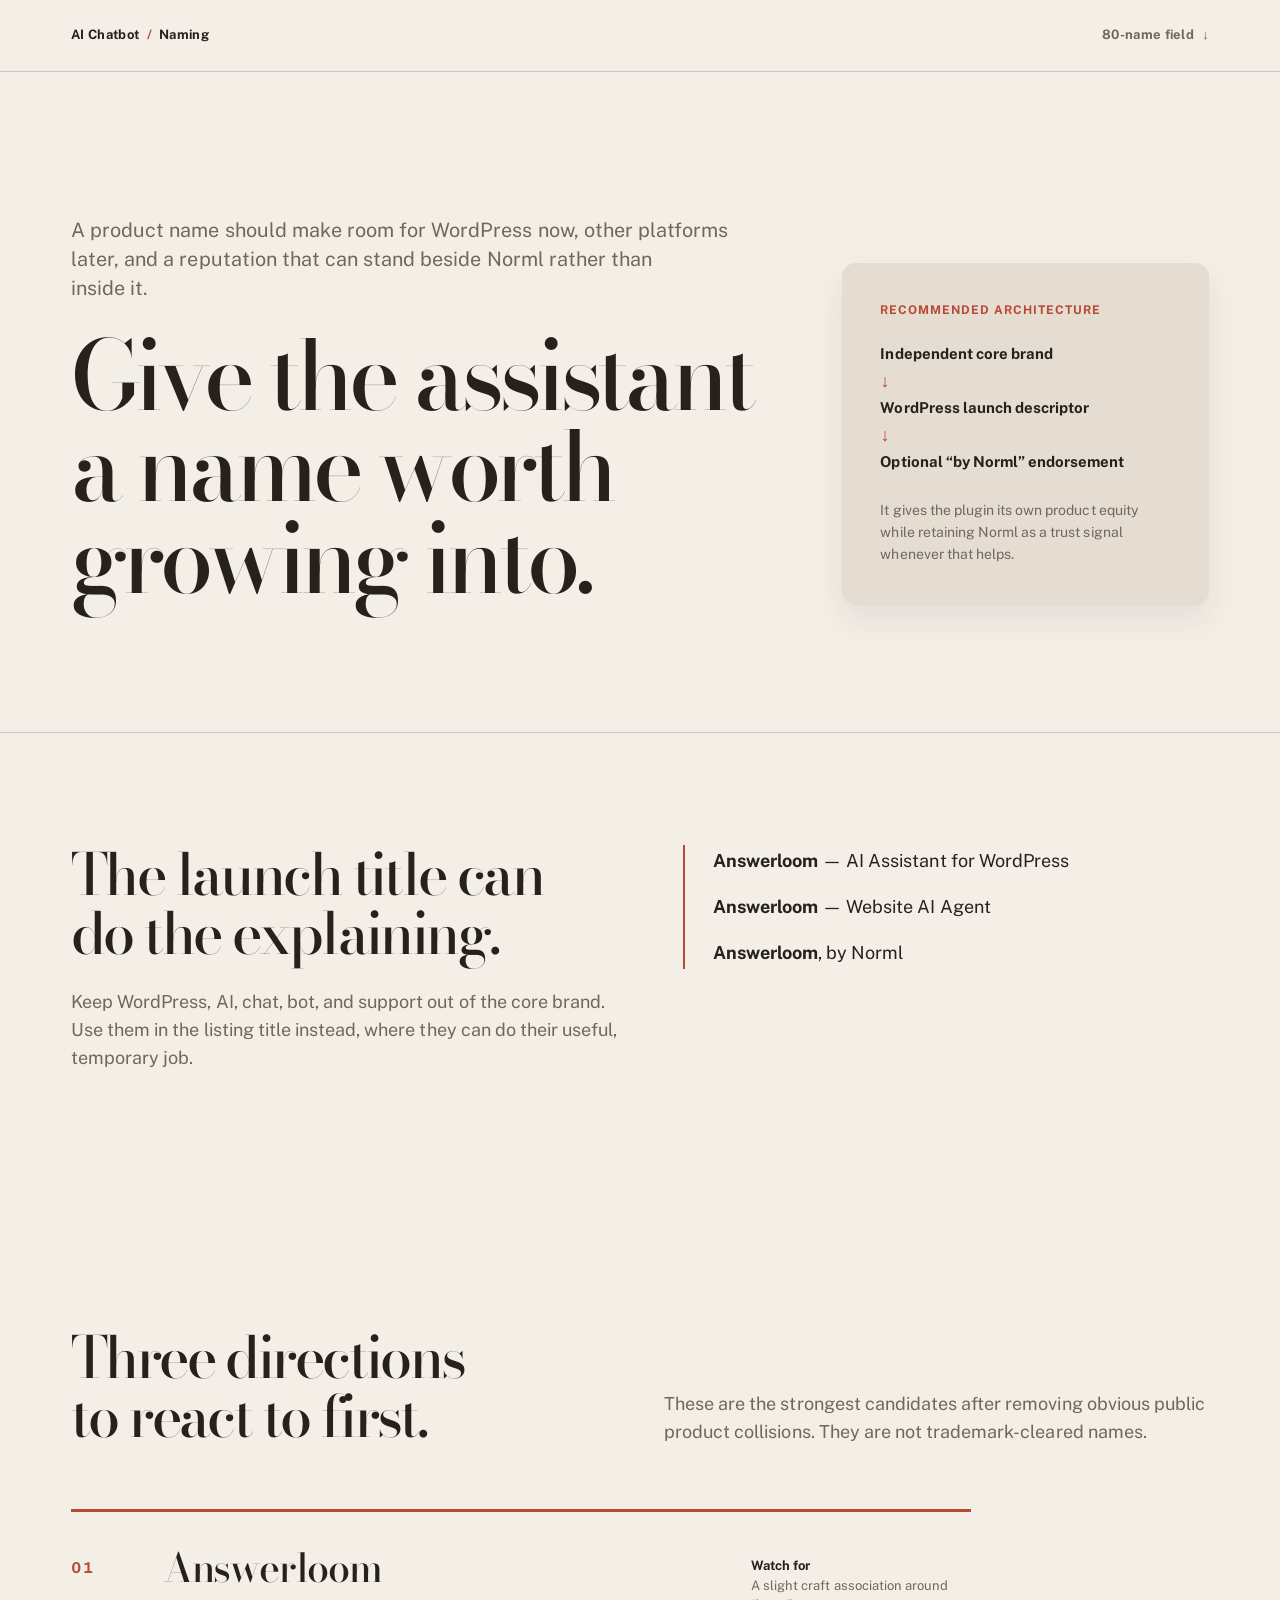
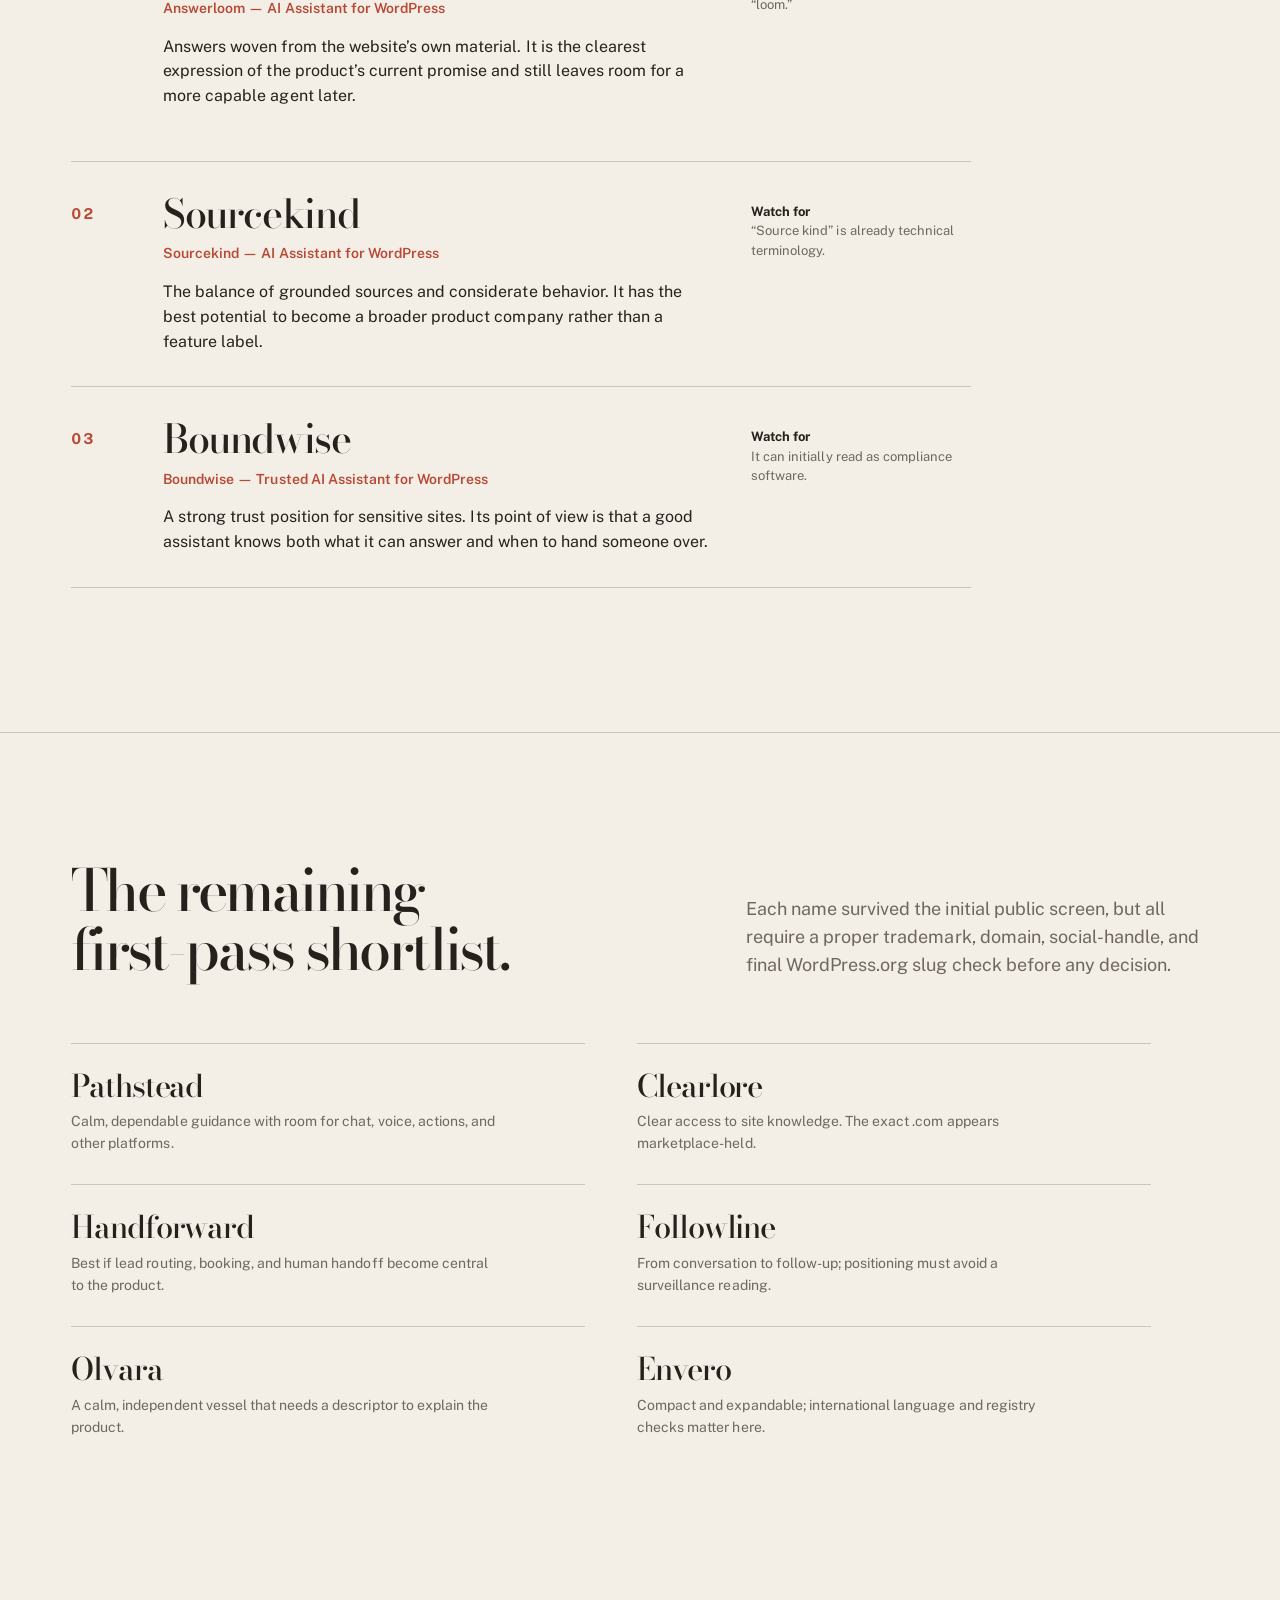
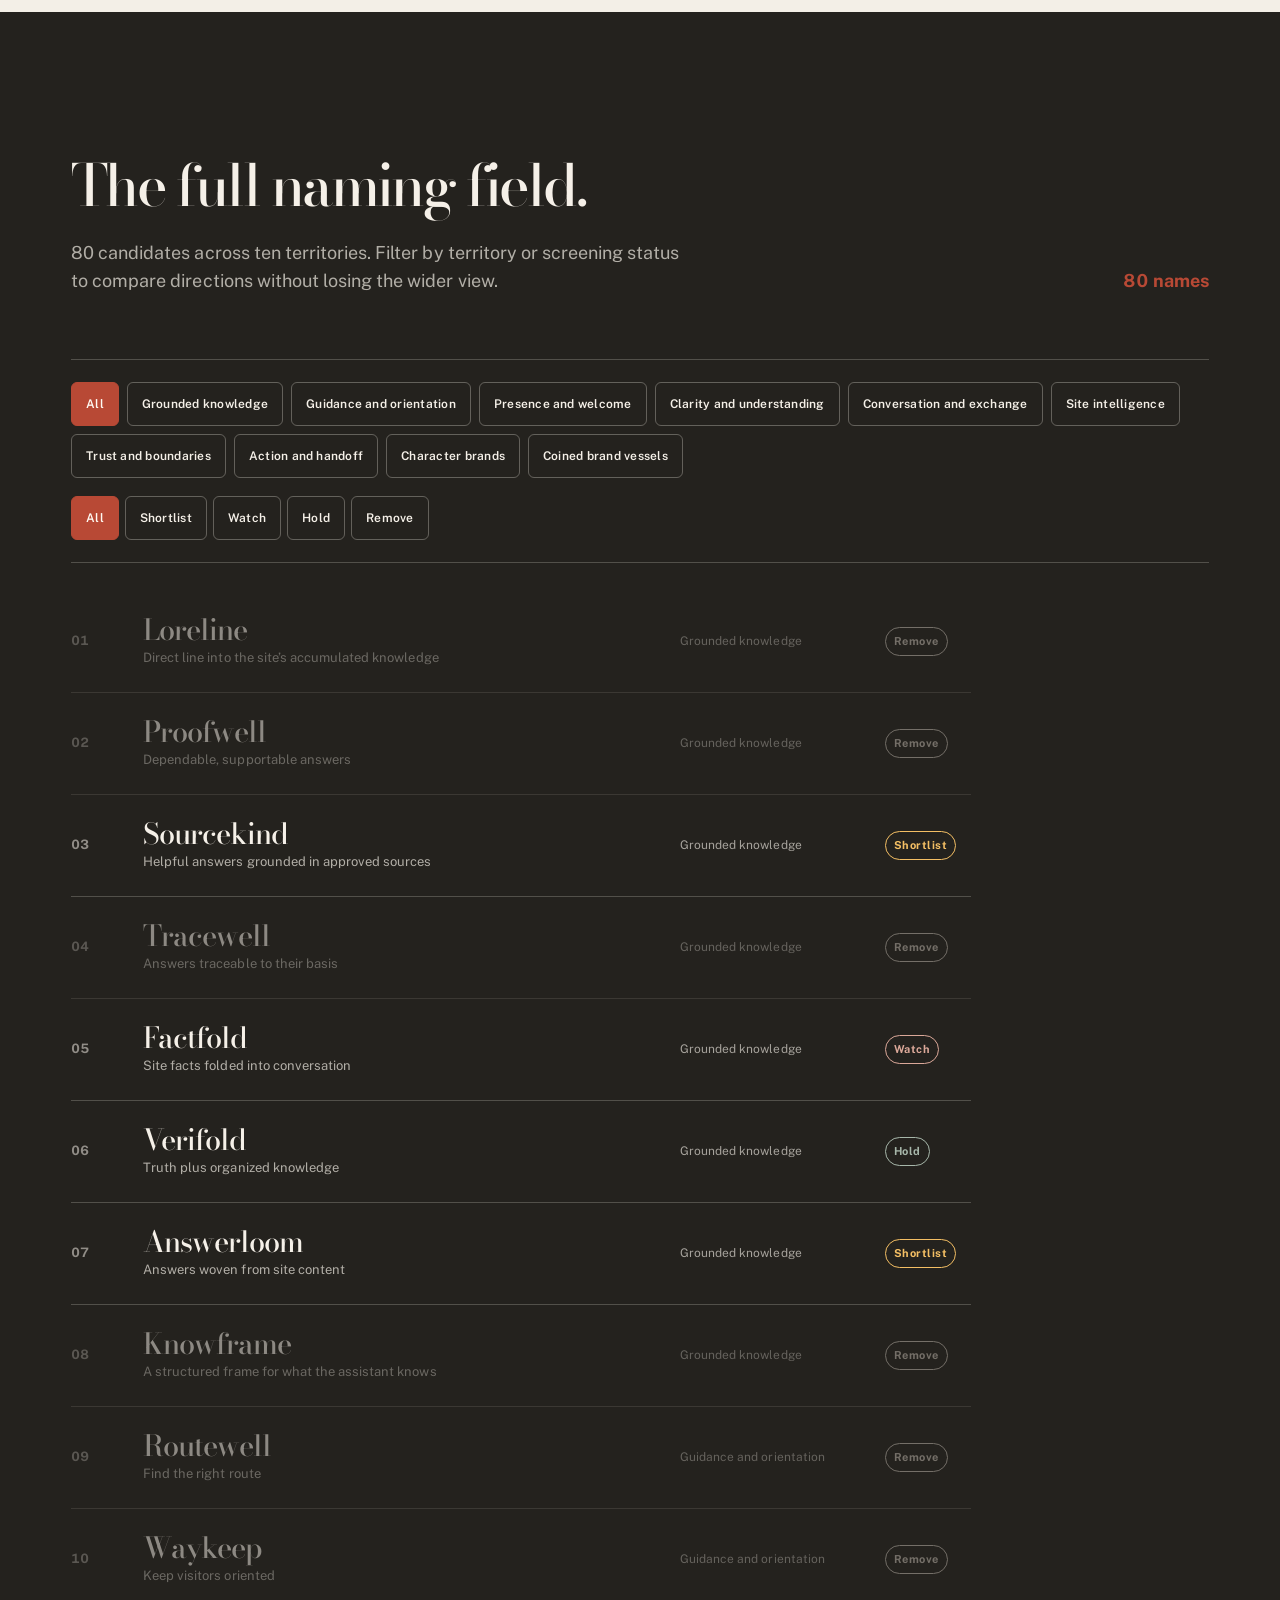
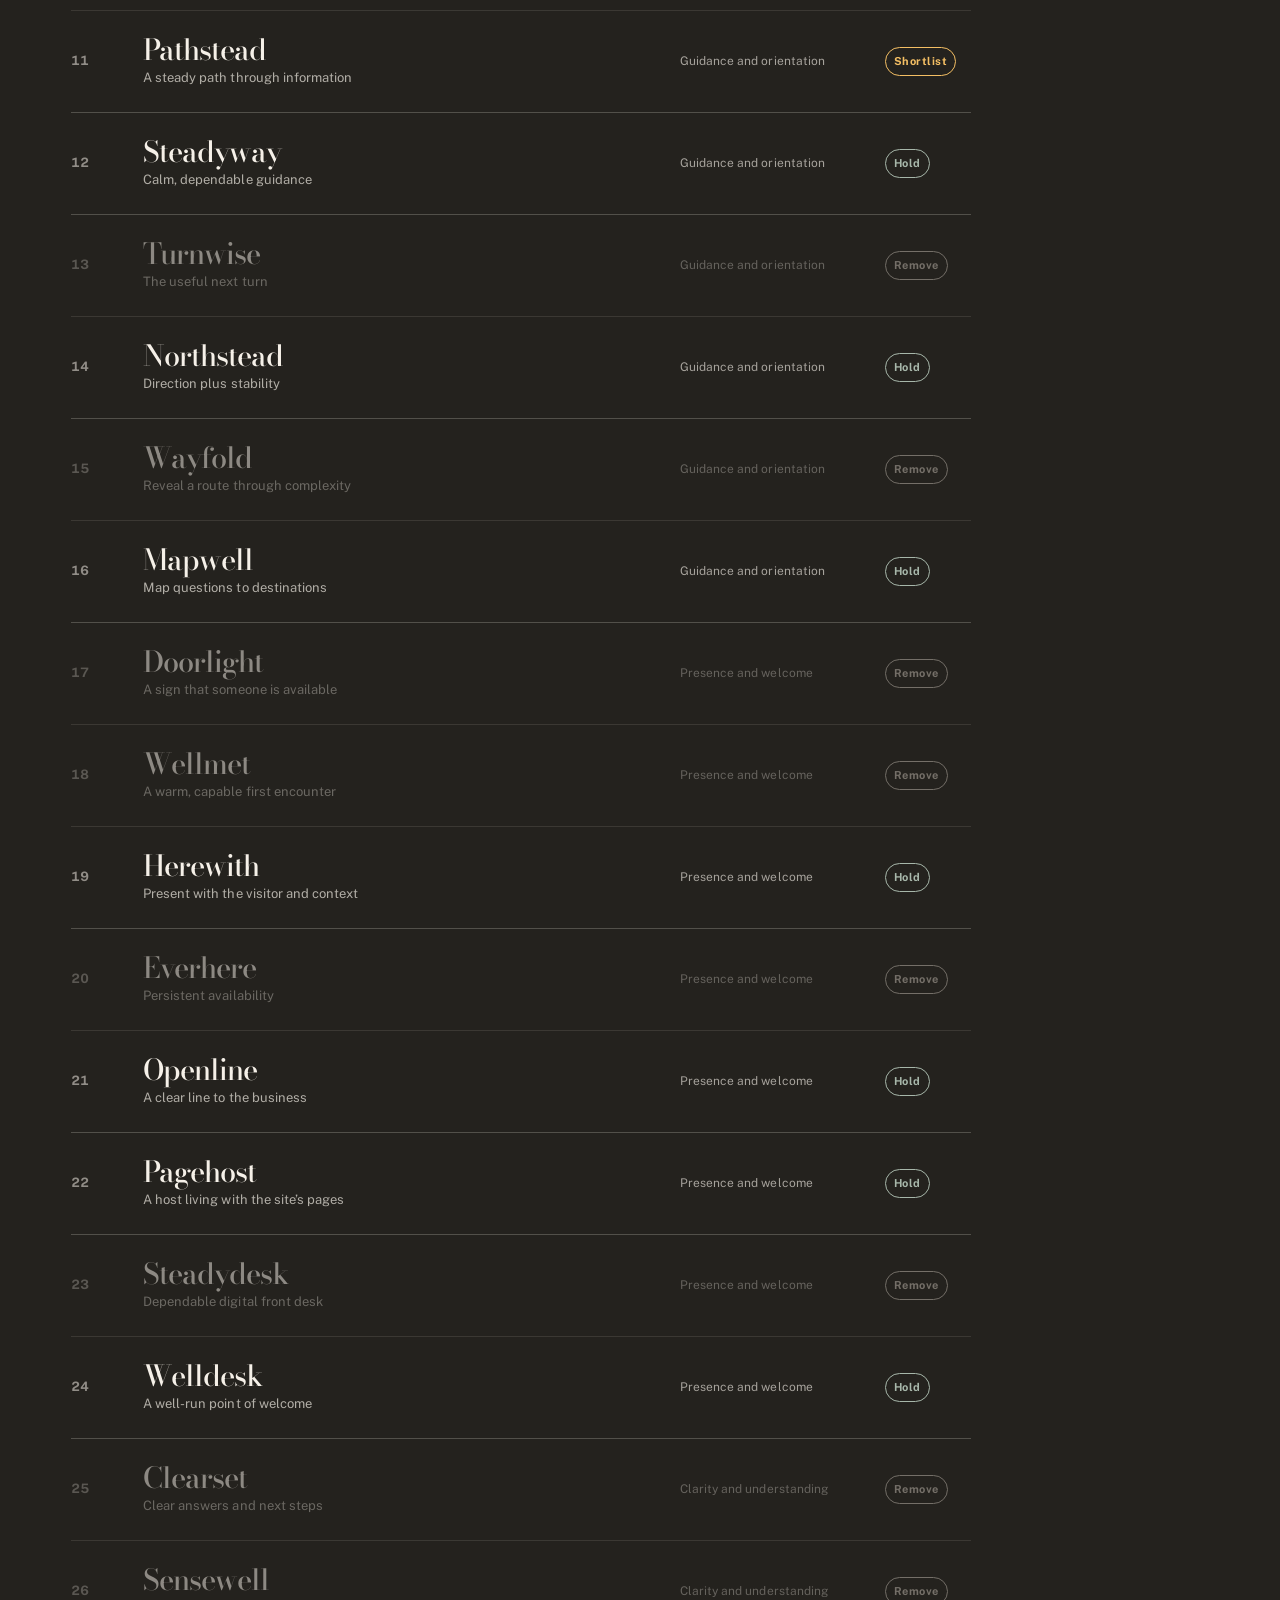
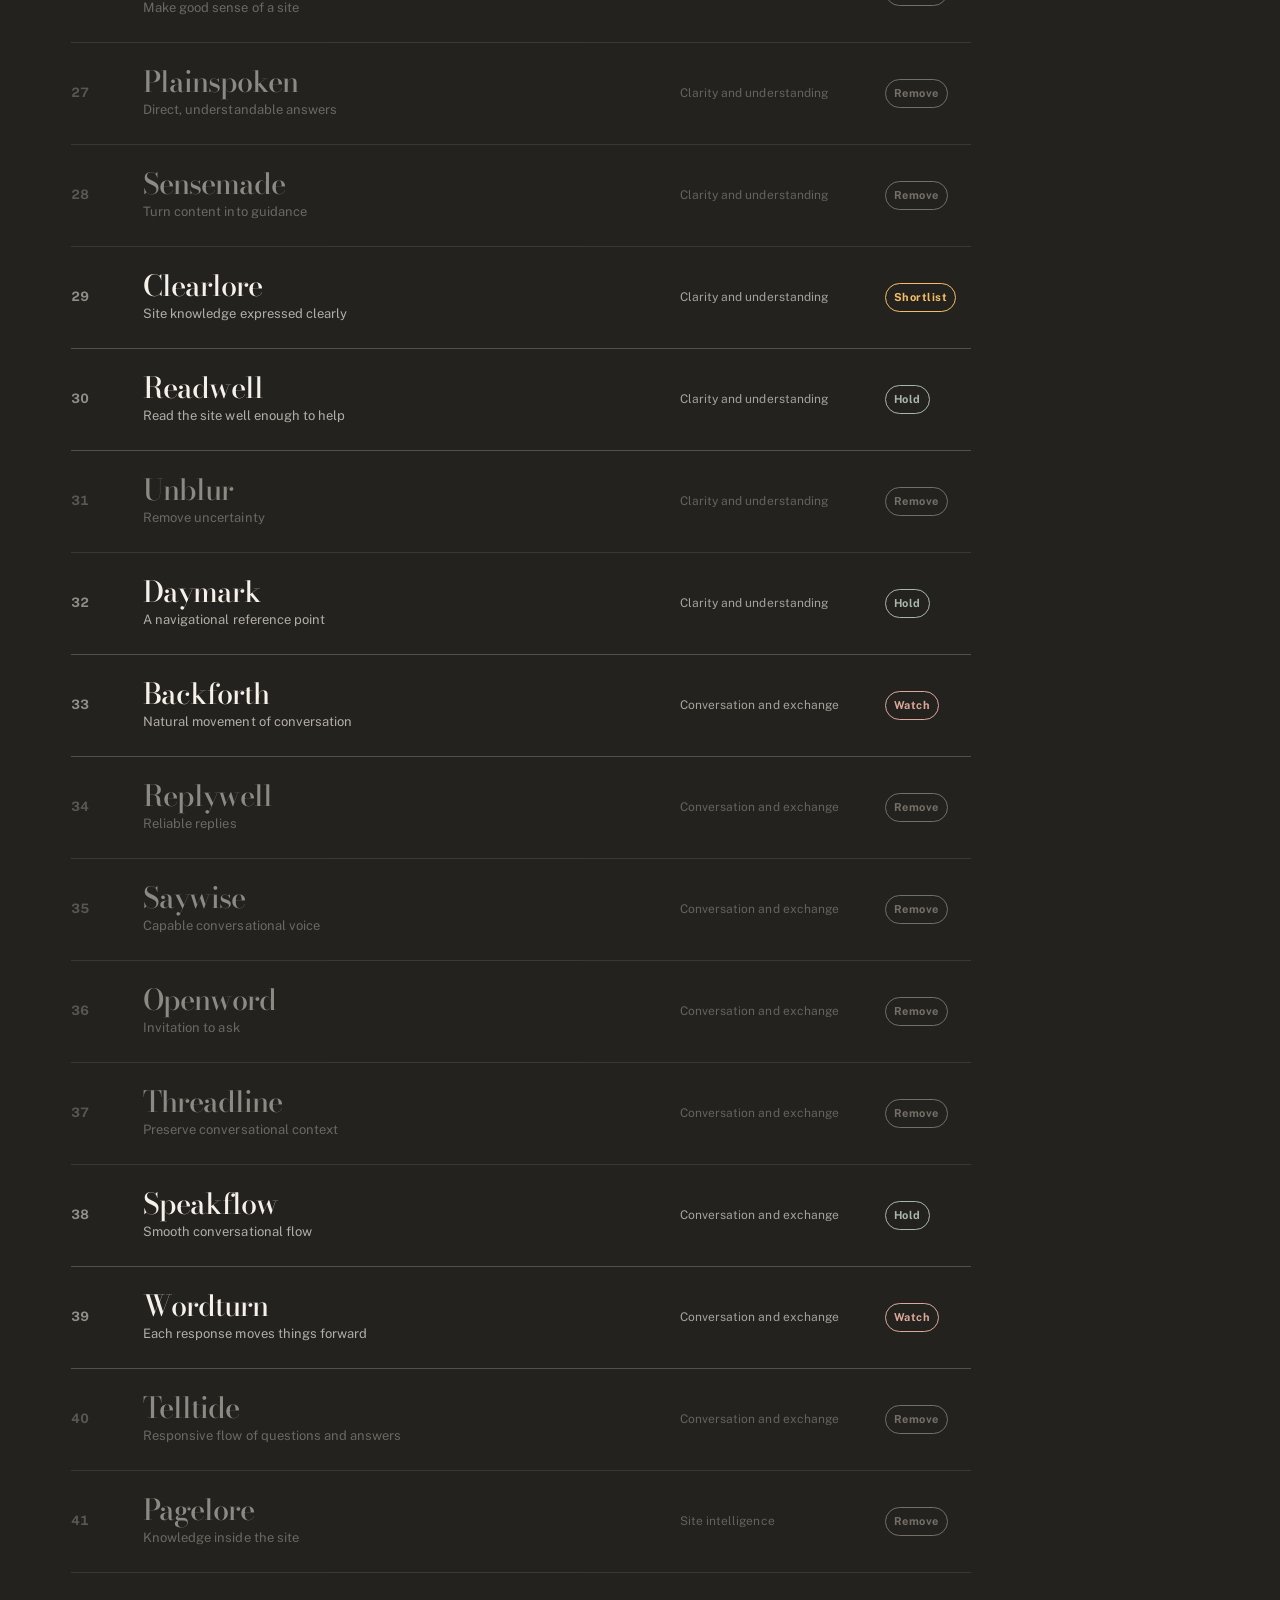
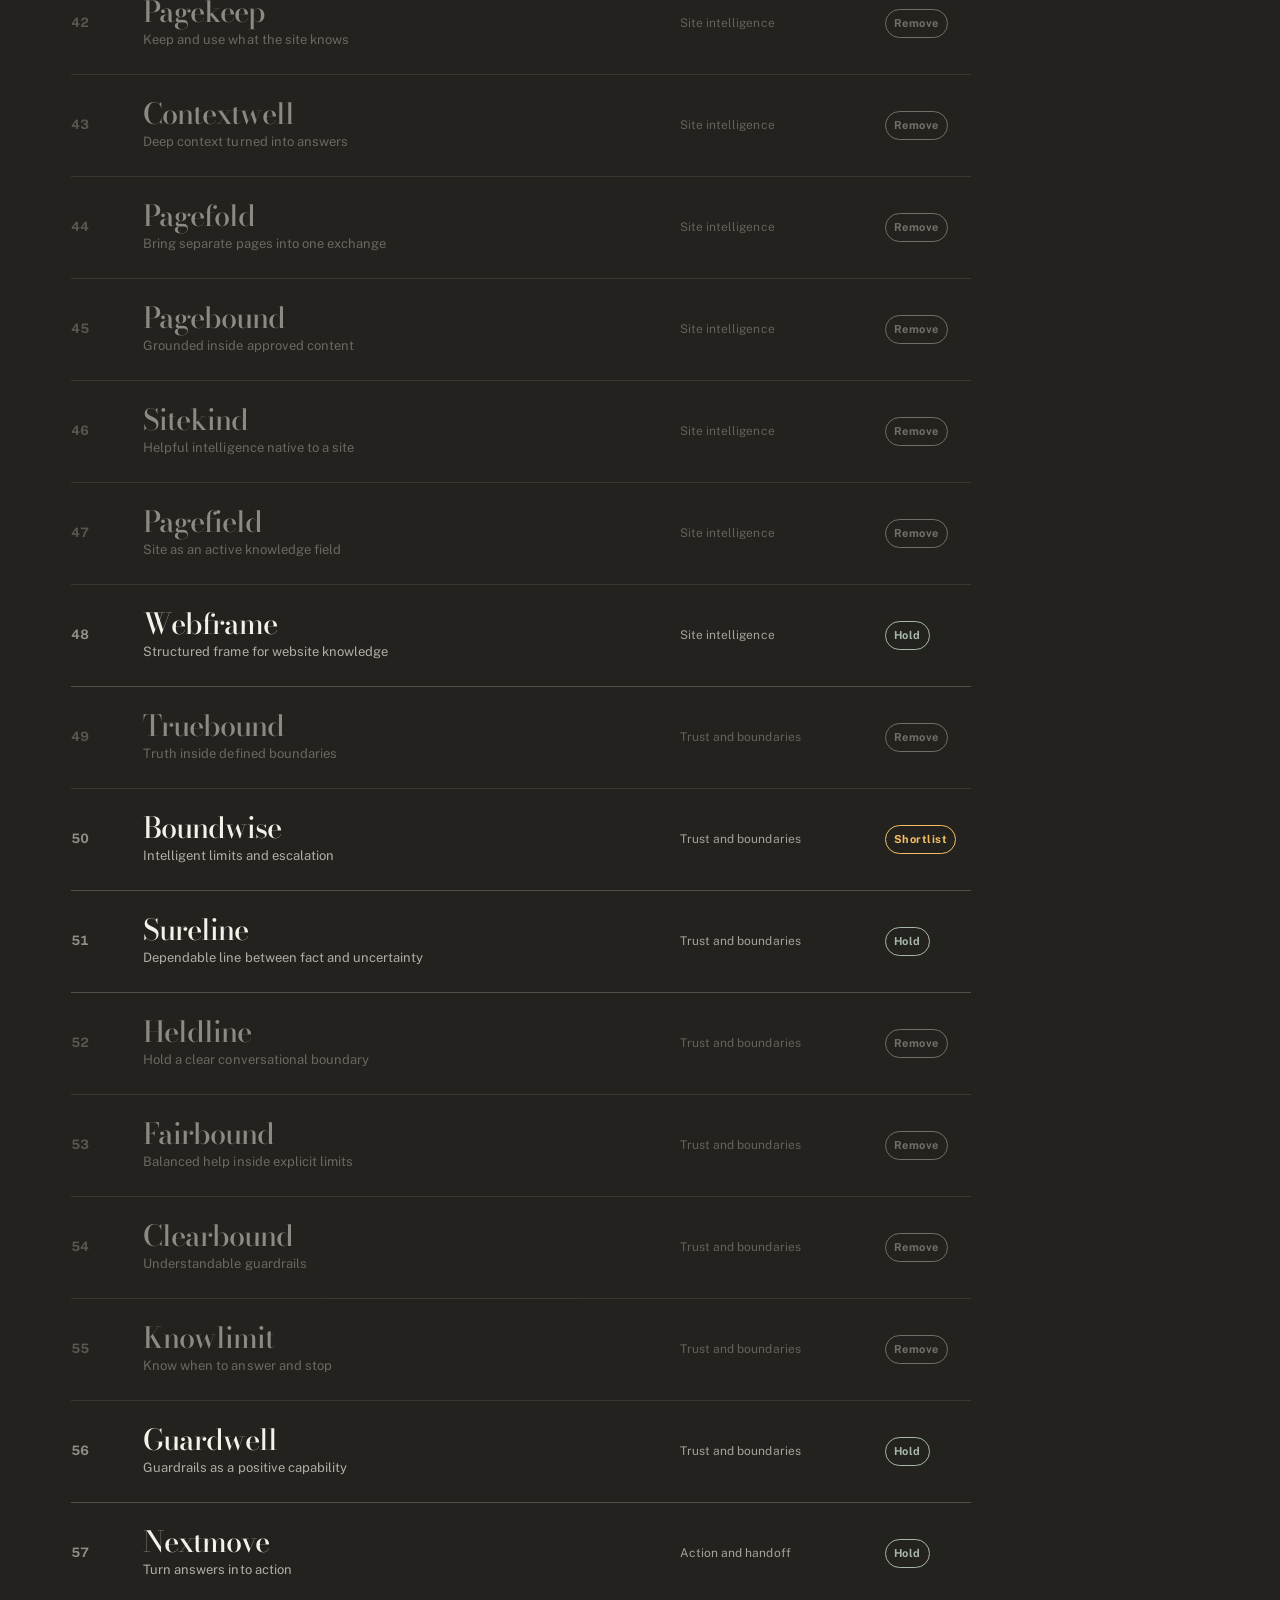
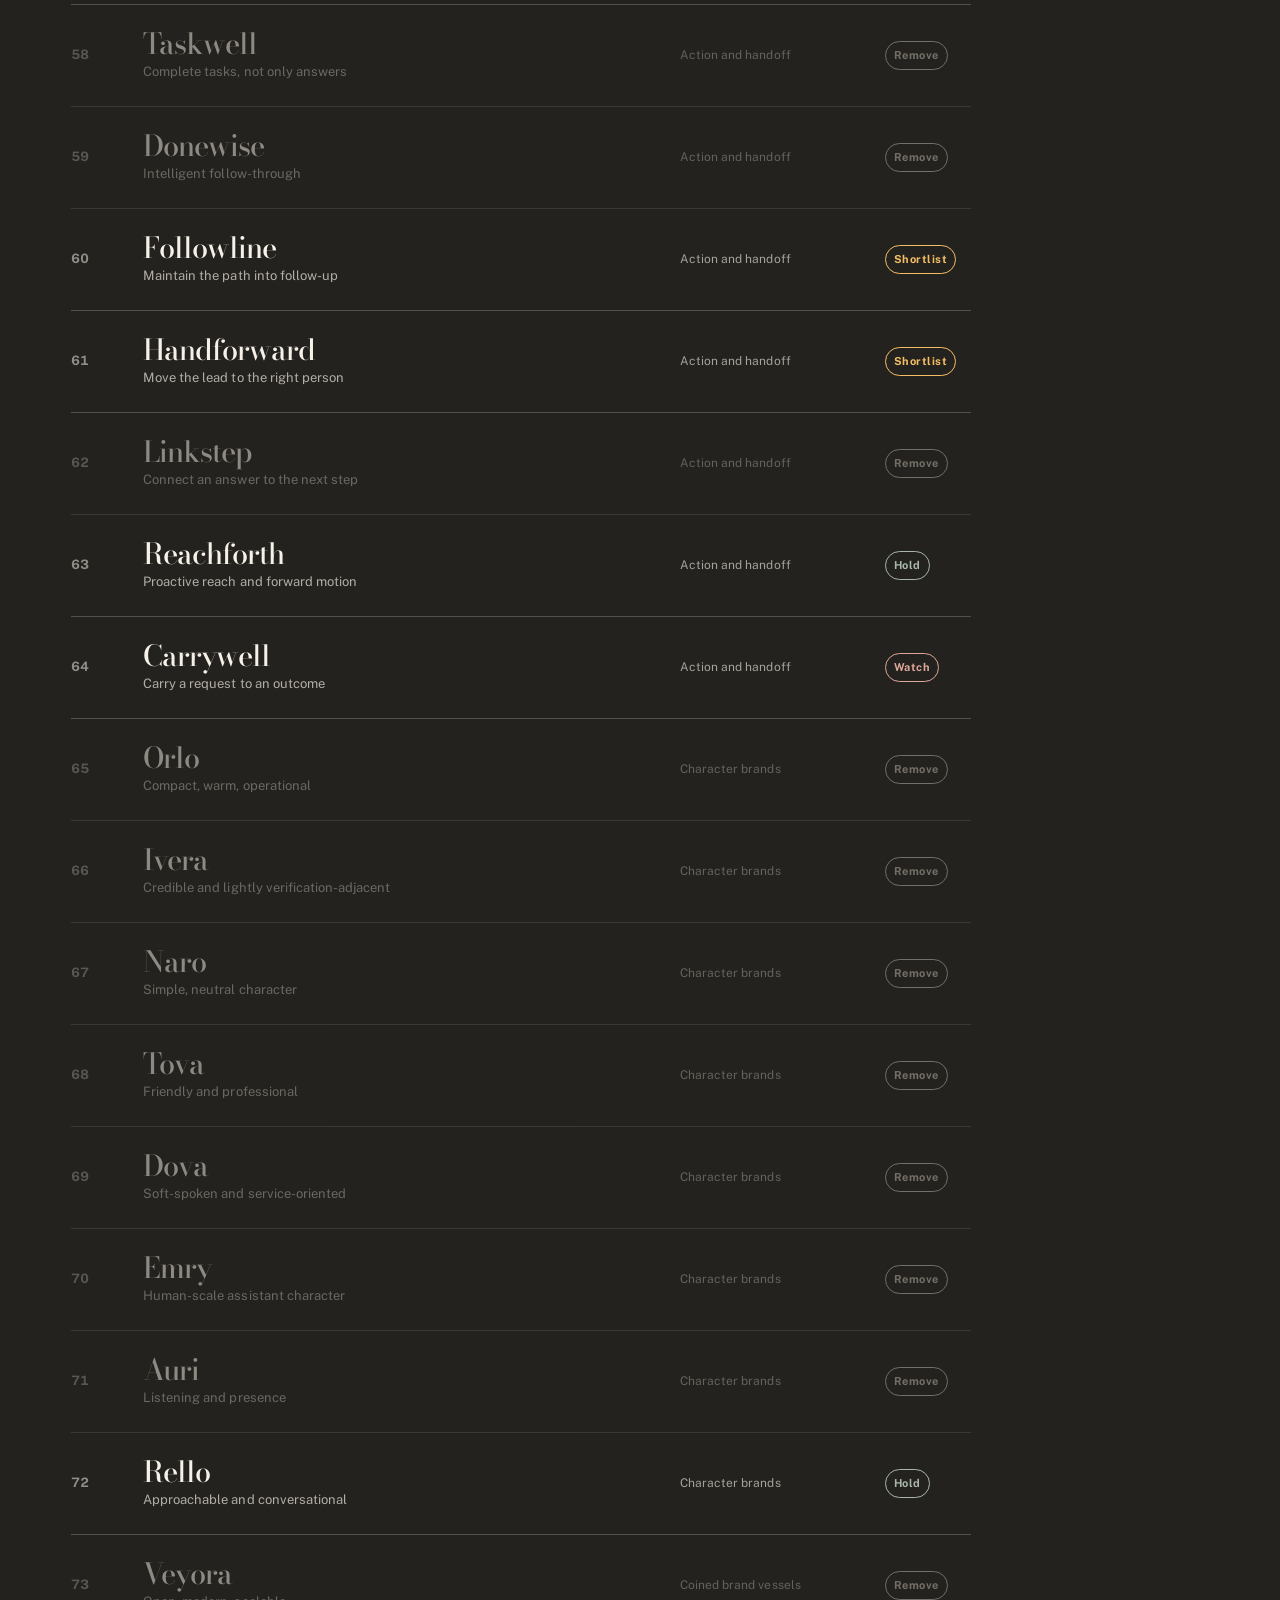
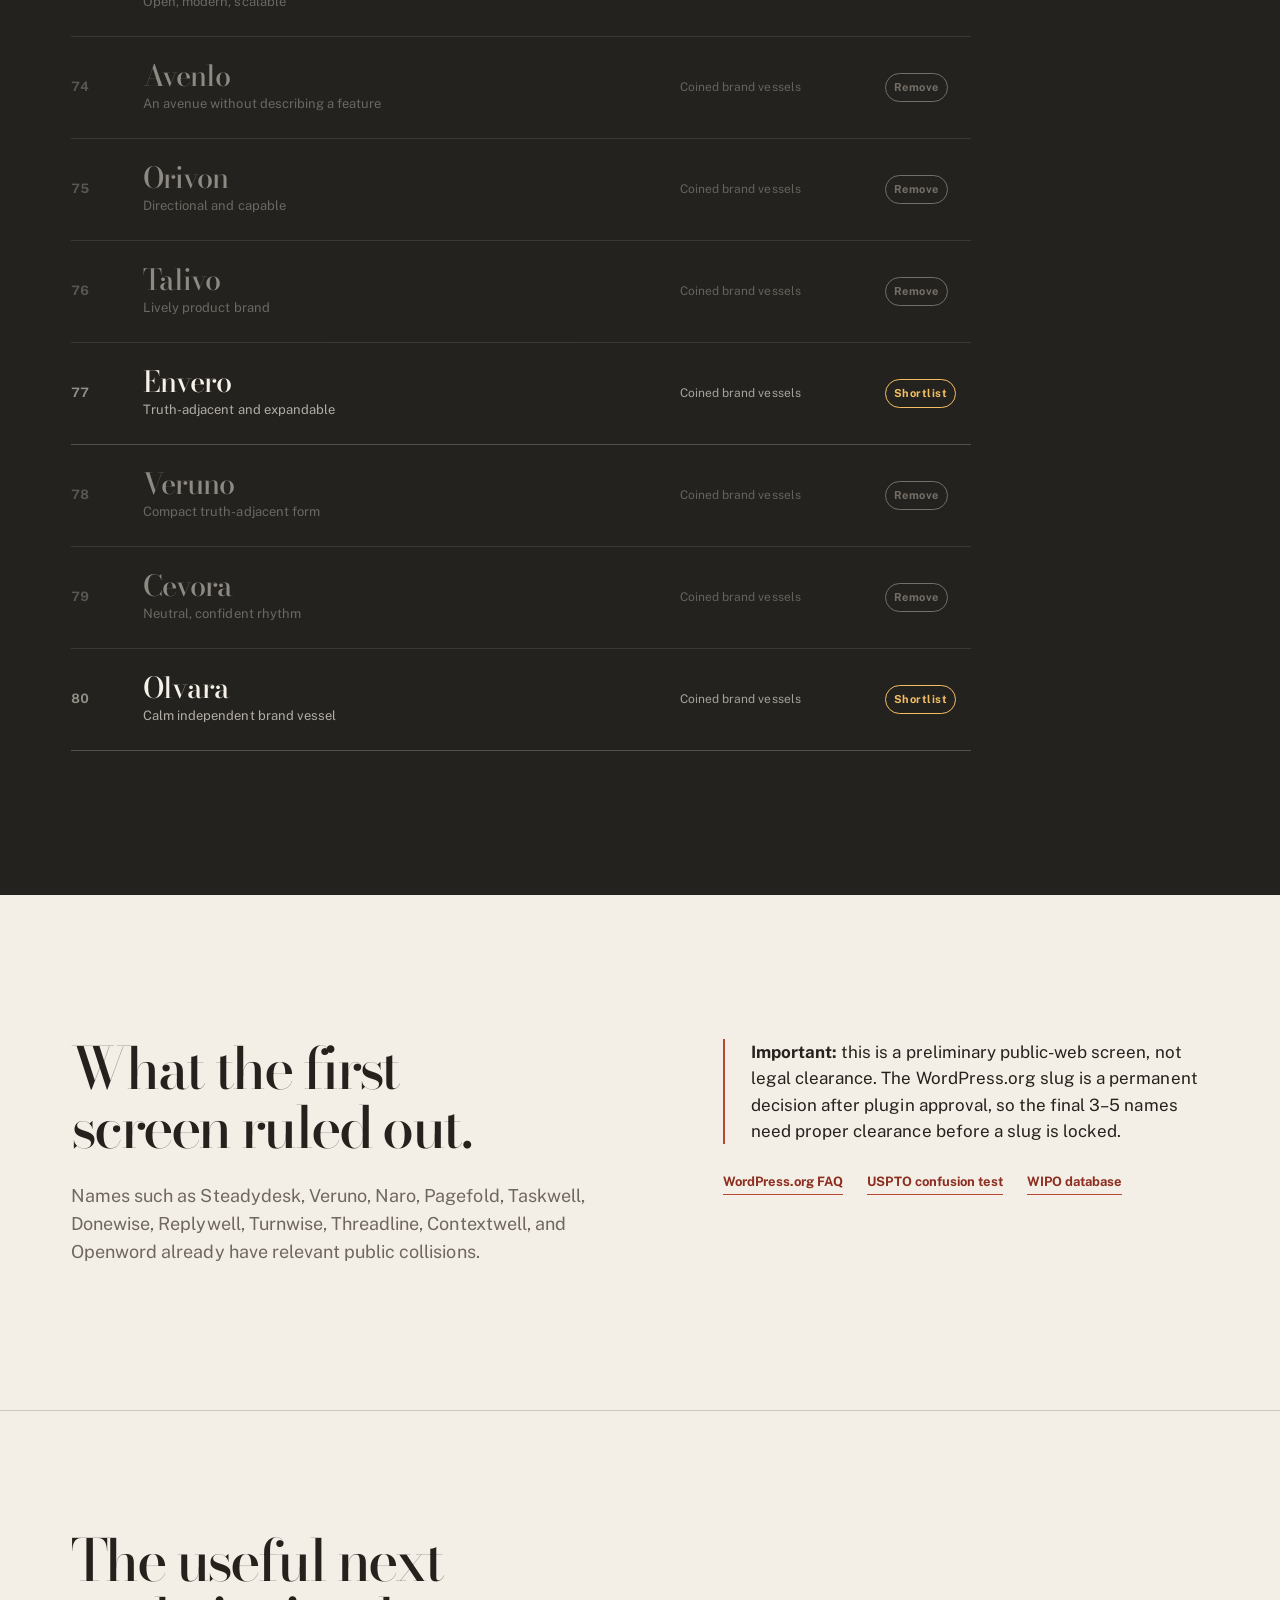
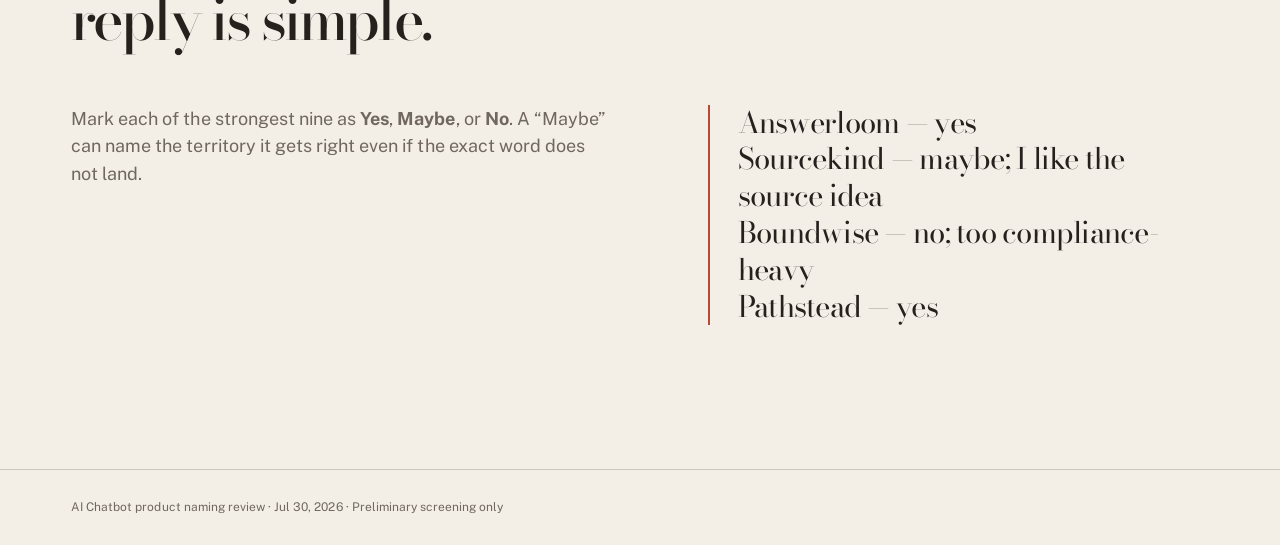
==== index.html @ e7cc0f83 "feat: publish AI chatbot naming review Create a shareable editorial review for the independent plugi" ====
<!doctype html>
<html lang="en">
  <head>
    <meta charset="UTF-8" />
    <meta name="viewport" content="width=device-width, initial-scale=1" />
    <meta name="description" content="Naming review for the WordPress-focused AI assistant plugin." />
    <title>AI Chatbot — Product Naming</title>
    <link rel="preconnect" href="https://fonts.googleapis.com" />
    <link rel="preconnect" href="https://fonts.gstatic.com" crossorigin />
    <link href="https://fonts.googleapis.com/css2?family=Bodoni+Moda:opsz,wght@6..96,400;6..96,500;6..96,600&family=Public+Sans:ital,wght@0,400;0,500;0,600;0,700;1,400&display=swap" rel="stylesheet" />
    <link rel="stylesheet" href="styles.css" />
  </head>
  <body>
    <header class="site-header">
      <a class="wordmark" href="#top" aria-label="AI Chatbot product naming">AI Chatbot <span>/</span> Naming</a>
      <a class="header-link" href="#field">80-name field <span aria-hidden="true">↓</span></a>
    </header>

    <main id="top">
      <section class="hero" aria-labelledby="page-title">
        <div class="hero-copy">
          <p class="intro">A product name should make room for WordPress now, other platforms later, and a reputation that can stand beside Norml rather than inside it.</p>
          <h1 id="page-title">Give the assistant a name worth growing into.</h1>
        </div>
        <aside class="decision-panel" aria-label="Naming architecture">
          <p class="meta">Recommended architecture</p>
          <div class="architecture">
            <strong>Independent core brand</strong>
            <span aria-hidden="true">↓</span>
            <strong>WordPress launch descriptor</strong>
            <span aria-hidden="true">↓</span>
            <strong>Optional “by Norml” endorsement</strong>
          </div>
          <p>It gives the plugin its own product equity while retaining Norml as a trust signal whenever that helps.</p>
        </aside>
      </section>

      <section class="principle" aria-labelledby="principle-title">
        <div>
          <h2 id="principle-title">The launch title can do the explaining.</h2>
          <p>Keep WordPress, AI, chat, bot, and support out of the core brand. Use them in the listing title instead, where they can do their useful, temporary job.</p>
        </div>
        <div class="naming-examples">
          <p><strong>Answerloom</strong> — AI Assistant for WordPress</p>
          <p><strong>Answerloom</strong> — Website AI Agent</p>
          <p><strong>Answerloom</strong>, by Norml</p>
        </div>
      </section>

      <section class="podium" aria-labelledby="podium-title">
        <div class="section-intro">
          <h2 id="podium-title">Three directions to react to first.</h2>
          <p>These are the strongest candidates after removing obvious public product collisions. They are not trademark-cleared names.</p>
        </div>
        <ol class="podium-list">
          <li class="podium-item featured">
            <span class="rank">01</span>
            <div>
              <h3>Answerloom</h3>
              <p class="treatment">Answerloom — AI Assistant for WordPress</p>
              <p>Answers woven from the website’s own material. It is the clearest expression of the product’s current promise and still leaves room for a more capable agent later.</p>
            </div>
            <div class="tradeoff"><strong>Watch for</strong><br />A slight craft association around “loom.”</div>
          </li>
          <li class="podium-item">
            <span class="rank">02</span>
            <div>
              <h3>Sourcekind</h3>
              <p class="treatment">Sourcekind — AI Assistant for WordPress</p>
              <p>The balance of grounded sources and considerate behavior. It has the best potential to become a broader product company rather than a feature label.</p>
            </div>
            <div class="tradeoff"><strong>Watch for</strong><br />“Source kind” is already technical terminology.</div>
          </li>
          <li class="podium-item">
            <span class="rank">03</span>
            <div>
              <h3>Boundwise</h3>
              <p class="treatment">Boundwise — Trusted AI Assistant for WordPress</p>
              <p>A strong trust position for sensitive sites. Its point of view is that a good assistant knows both what it can answer and when to hand someone over.</p>
            </div>
            <div class="tradeoff"><strong>Watch for</strong><br />It can initially read as compliance software.</div>
          </li>
        </ol>
      </section>

      <section class="shortlist" aria-labelledby="shortlist-title">
        <div class="section-intro side-by-side">
          <h2 id="shortlist-title">The remaining first-pass shortlist.</h2>
          <p>Each name survived the initial public screen, but all require a proper trademark, domain, social-handle, and final WordPress.org slug check before any decision.</p>
        </div>
        <div class="shortlist-grid">
          <article><h3>Pathstead</h3><p>Calm, dependable guidance with room for chat, voice, actions, and other platforms.</p></article>
          <article><h3>Clearlore</h3><p>Clear access to site knowledge. The exact .com appears marketplace-held.</p></article>
          <article><h3>Handforward</h3><p>Best if lead routing, booking, and human handoff become central to the product.</p></article>
          <article><h3>Followline</h3><p>From conversation to follow-up; positioning must avoid a surveillance reading.</p></article>
          <article><h3>Olvara</h3><p>A calm, independent vessel that needs a descriptor to explain the product.</p></article>
          <article><h3>Envero</h3><p>Compact and expandable; international language and registry checks matter here.</p></article>
        </div>
      </section>

      <section id="field" class="field" aria-labelledby="field-title">
        <div class="field-head">
          <div>
            <h2 id="field-title">The full naming field.</h2>
            <p>80 candidates across ten territories. Filter by territory or screening status to compare directions without losing the wider view.</p>
          </div>
          <p class="field-counter" id="field-counter" aria-live="polite">80 names</p>
        </div>
        <div class="filters" aria-label="Candidate filters">
          <div class="filter-group" id="territory-filters"></div>
          <div class="filter-group status-filter" id="status-filters"></div>
        </div>
        <div class="candidate-list" id="candidate-list" aria-live="polite"></div>
      </section>

      <section class="screening" aria-labelledby="screening-title">
        <div>
          <h2 id="screening-title">What the first screen ruled out.</h2>
          <p>Names such as Steadydesk, Veruno, Naro, Pagefold, Taskwell, Donewise, Replywell, Turnwise, Threadline, Contextwell, and Openword already have relevant public collisions.</p>
        </div>
        <div class="screening-note">
          <p><strong>Important:</strong> this is a preliminary public-web screen, not legal clearance. The WordPress.org slug is a permanent decision after plugin approval, so the final 3–5 names need proper clearance before a slug is locked.</p>
          <div class="reference-links">
            <a href="https://developer.wordpress.org/plugins/wordpress-org/plugin-developer-faq/" target="_blank" rel="noreferrer">WordPress.org FAQ</a>
            <a href="https://www.uspto.gov/trademarks/search/likelihood-confusion" target="_blank" rel="noreferrer">USPTO confusion test</a>
            <a href="https://www.wipo.int/en/web/global-brand-database" target="_blank" rel="noreferrer">WIPO database</a>
          </div>
        </div>
      </section>

      <section class="response" aria-labelledby="response-title">
        <h2 id="response-title">The useful next reply is simple.</h2>
        <div class="response-grid">
          <p>Mark each of the strongest nine as <strong>Yes</strong>, <strong>Maybe</strong>, or <strong>No</strong>. A “Maybe” can name the territory it gets right even if the exact word does not land.</p>
          <blockquote>Answerloom — yes<br />Sourcekind — maybe; I like the source idea<br />Boundwise — no; too compliance-heavy<br />Pathstead — yes</blockquote>
        </div>
      </section>
    </main>

    <footer>
      <p>AI Chatbot product naming review · Jul 30, 2026 · Preliminary screening only</p>
    </footer>

    <script>
      const candidates = [
        ["Grounded knowledge", "Loreline", "Direct line into the site’s accumulated knowledge", "Remove"],
        ["Grounded knowledge", "Proofwell", "Dependable, supportable answers", "Remove"],
        ["Grounded knowledge", "Sourcekind", "Helpful answers grounded in approved sources", "Shortlist"],
        ["Grounded knowledge", "Tracewell", "Answers traceable to their basis", "Remove"],
        ["Grounded knowledge", "Factfold", "Site facts folded into conversation", "Watch"],
        ["Grounded knowledge", "Verifold", "Truth plus organized knowledge", "Hold"],
        ["Grounded knowledge", "Answerloom", "Answers woven from site content", "Shortlist"],
        ["Grounded knowledge", "Knowframe", "A structured frame for what the assistant knows", "Remove"],
        ["Guidance and orientation", "Routewell", "Find the right route", "Remove"],
        ["Guidance and orientation", "Waykeep", "Keep visitors oriented", "Remove"],
        ["Guidance and orientation", "Pathstead", "A steady path through information", "Shortlist"],
        ["Guidance and orientation", "Steadyway", "Calm, dependable guidance", "Hold"],
        ["Guidance and orientation", "Turnwise", "The useful next turn", "Remove"],
        ["Guidance and orientation", "Northstead", "Direction plus stability", "Hold"],
        ["Guidance and orientation", "Wayfold", "Reveal a route through complexity", "Remove"],
        ["Guidance and orientation", "Mapwell", "Map questions to destinations", "Hold"],
        ["Presence and welcome", "Doorlight", "A sign that someone is available", "Remove"],
        ["Presence and welcome", "Wellmet", "A warm, capable first encounter", "Remove"],
        ["Presence and welcome", "Herewith", "Present with the visitor and context", "Hold"],
        ["Presence and welcome", "Everhere", "Persistent availability", "Remove"],
        ["Presence and welcome", "Openline", "A clear line to the business", "Hold"],
        ["Presence and welcome", "Pagehost", "A host living with the site’s pages", "Hold"],
        ["Presence and welcome", "Steadydesk", "Dependable digital front desk", "Remove"],
        ["Presence and welcome", "Welldesk", "A well-run point of welcome", "Hold"],
        ["Clarity and understanding", "Clearset", "Clear answers and next steps", "Remove"],
        ["Clarity and understanding", "Sensewell", "Make good sense of a site", "Remove"],
        ["Clarity and understanding", "Plainspoken", "Direct, understandable answers", "Remove"],
        ["Clarity and understanding", "Sensemade", "Turn content into guidance", "Remove"],
        ["Clarity and understanding", "Clearlore", "Site knowledge expressed clearly", "Shortlist"],
        ["Clarity and understanding", "Readwell", "Read the site well enough to help", "Hold"],
        ["Clarity and understanding", "Unblur", "Remove uncertainty", "Remove"],
        ["Clarity and understanding", "Daymark", "A navigational reference point", "Hold"],
        ["Conversation and exchange", "Backforth", "Natural movement of conversation", "Watch"],
        ["Conversation and exchange", "Replywell", "Reliable replies", "Remove"],
        ["Conversation and exchange", "Saywise", "Capable conversational voice", "Remove"],
        ["Conversation and exchange", "Openword", "Invitation to ask", "Remove"],
        ["Conversation and exchange", "Threadline", "Preserve conversational context", "Remove"],
        ["Conversation and exchange", "Speakflow", "Smooth conversational flow", "Hold"],
        ["Conversation and exchange", "Wordturn", "Each response moves things forward", "Watch"],
        ["Conversation and exchange", "Telltide", "Responsive flow of questions and answers", "Remove"],
        ["Site intelligence", "Pagelore", "Knowledge inside the site", "Remove"],
        ["Site intelligence", "Pagekeep", "Keep and use what the site knows", "Remove"],
        ["Site intelligence", "Contextwell", "Deep context turned into answers", "Remove"],
        ["Site intelligence", "Pagefold", "Bring separate pages into one exchange", "Remove"],
        ["Site intelligence", "Pagebound", "Grounded inside approved content", "Remove"],
        ["Site intelligence", "Sitekind", "Helpful intelligence native to a site", "Remove"],
        ["Site intelligence", "Pagefield", "Site as an active knowledge field", "Remove"],
        ["Site intelligence", "Webframe", "Structured frame for website knowledge", "Hold"],
        ["Trust and boundaries", "Truebound", "Truth inside defined boundaries", "Remove"],
        ["Trust and boundaries", "Boundwise", "Intelligent limits and escalation", "Shortlist"],
        ["Trust and boundaries", "Sureline", "Dependable line between fact and uncertainty", "Hold"],
        ["Trust and boundaries", "Heldline", "Hold a clear conversational boundary", "Remove"],
        ["Trust and boundaries", "Fairbound", "Balanced help inside explicit limits", "Remove"],
        ["Trust and boundaries", "Clearbound", "Understandable guardrails", "Remove"],
        ["Trust and boundaries", "Knowlimit", "Know when to answer and stop", "Remove"],
        ["Trust and boundaries", "Guardwell", "Guardrails as a positive capability", "Hold"],
        ["Action and handoff", "Nextmove", "Turn answers into action", "Hold"],
        ["Action and handoff", "Taskwell", "Complete tasks, not only answers", "Remove"],
        ["Action and handoff", "Donewise", "Intelligent follow-through", "Remove"],
        ["Action and handoff", "Followline", "Maintain the path into follow-up", "Shortlist"],
        ["Action and handoff", "Handforward", "Move the lead to the right person", "Shortlist"],
        ["Action and handoff", "Linkstep", "Connect an answer to the next step", "Remove"],
        ["Action and handoff", "Reachforth", "Proactive reach and forward motion", "Hold"],
        ["Action and handoff", "Carrywell", "Carry a request to an outcome", "Watch"],
        ["Character brands", "Orlo", "Compact, warm, operational", "Remove"],
        ["Character brands", "Ivera", "Credible and lightly verification-adjacent", "Remove"],
        ["Character brands", "Naro", "Simple, neutral character", "Remove"],
        ["Character brands", "Tova", "Friendly and professional", "Remove"],
        ["Character brands", "Dova", "Soft-spoken and service-oriented", "Remove"],
        ["Character brands", "Emry", "Human-scale assistant character", "Remove"],
        ["Character brands", "Auri", "Listening and presence", "Remove"],
        ["Character brands", "Rello", "Approachable and conversational", "Hold"],
        ["Coined brand vessels", "Veyora", "Open, modern, scalable", "Remove"],
        ["Coined brand vessels", "Avenlo", "An avenue without describing a feature", "Remove"],
        ["Coined brand vessels", "Orivon", "Directional and capable", "Remove"],
        ["Coined brand vessels", "Talivo", "Lively product brand", "Remove"],
        ["Coined brand vessels", "Envero", "Truth-adjacent and expandable", "Shortlist"],
        ["Coined brand vessels", "Veruno", "Compact truth-adjacent form", "Remove"],
        ["Coined brand vessels", "Cevora", "Neutral, confident rhythm", "Remove"],
        ["Coined brand vessels", "Olvara", "Calm independent brand vessel", "Shortlist"]
      ].map((item, index) => ({ territory: item[0], name: item[1], idea: item[2], status: item[3], index: index + 1 }));

      const state = { territory: "All", status: "All" };
      const territoryFilters = document.querySelector("#territory-filters");
      const statusFilters = document.querySelector("#status-filters");
      const candidateList = document.querySelector("#candidate-list");
      const fieldCounter = document.querySelector("#field-counter");
      const territories = ["All", ...new Set(candidates.map(candidate => candidate.territory))];
      const statuses = ["All", "Shortlist", "Watch", "Hold", "Remove"];

      function button(label, group, value) {
        const item = document.createElement("button");
        item.type = "button";
        item.textContent = label;
        item.dataset.group = group;
        item.dataset.value = value;
        item.addEventListener("click", () => {
          state[group] = value;
          render();
        });
        return item;
      }

      territories.forEach(value => territoryFilters.appendChild(button(value, "territory", value)));
      statuses.forEach(value => statusFilters.appendChild(button(value, "status", value)));

      function render() {
        document.querySelectorAll(".filters button").forEach(item => {
          item.classList.toggle("is-active", item.dataset.value === state[item.dataset.group]);
          item.setAttribute("aria-pressed", item.classList.contains("is-active"));
        });
        const visible = candidates.filter(candidate =>
          (state.territory === "All" || candidate.territory === state.territory) &&
          (state.status === "All" || candidate.status === state.status)
        );
        fieldCounter.textContent = `${visible.length} ${visible.length === 1 ? "name" : "names"}`;
        candidateList.replaceChildren();
        visible.forEach(candidate => {
          const item = document.createElement("article");
          item.className = `candidate candidate--${candidate.status.toLowerCase()}`;
          item.innerHTML = `
            <span class="candidate-index">${String(candidate.index).padStart(2, "0")}</span>
            <div><h3>${candidate.name}</h3><p>${candidate.idea}</p></div>
            <span class="candidate-territory">${candidate.territory}</span>
            <span class="status">${candidate.status}</span>
          `;
          candidateList.appendChild(item);
        });
      }
      render();
    </script>
  </body>
</html>
---- styles.css ----
:root {
  --canvas: #f3efe7;
  --ink: #27211d;
  --muted: #70675e;
  --clay: #b84935;
  --clay-deep: #8d2e20;
  --dark: #24221e;
  --dark-ink: #f5f0e8;
  --panel: #e5ddd1;
  --line: rgba(39, 33, 29, 0.2);
  --dark-line: rgba(245, 240, 232, 0.22);
  --gutter: clamp(20px, 5.55vw, 80px);
  --body: "Public Sans", sans-serif;
  --display: "Bodoni Moda", serif;
}

* { box-sizing: border-box; }
html { background: var(--canvas); scroll-behavior: smooth; }
body {
  margin: 0;
  min-width: 320px;
  color: var(--ink);
  background: var(--canvas);
  font-family: var(--body);
  font-size: 16px;
  line-height: 1.55;
  letter-spacing: .002em;
  -webkit-font-smoothing: antialiased;
  overflow-x: hidden;
}
a { color: inherit; text-decoration: none; }
button, a { -webkit-tap-highlight-color: transparent; }

.site-header {
  align-items: center;
  border-bottom: 1px solid var(--line);
  display: flex;
  justify-content: space-between;
  min-height: 72px;
  padding-inline: var(--gutter);
}
.wordmark, .header-link { font-size: 13px; font-weight: 700; letter-spacing: .025em; }
.wordmark span { color: var(--clay); padding-inline: .3em; }
.header-link { color: var(--muted); display: inline-flex; gap: 8px; min-height: 44px; align-items: center; }
.header-link:hover { color: var(--clay); }

section { padding-inline: var(--gutter); }
.hero {
  display: grid;
  gap: clamp(48px, 7vw, 112px);
  grid-template-columns: 1.3fr .7fr;
  padding-block: 144px 128px;
}
.hero-copy { align-self: end; max-width: 920px; }
.hero h1, h2, h3 { font-family: var(--display); font-weight: 500; text-wrap: balance; }
.hero h1 { font-size: clamp(46px, 7.5vw, 108px); letter-spacing: -.052em; line-height: .95; margin: 28px 0 0; max-width: 850px; }
.intro { color: var(--muted); font-size: clamp(18px, 1.55vw, 22px); line-height: 1.45; margin: 0; max-width: 660px; text-wrap: pretty; }
.decision-panel { align-self: end; background: var(--panel); border-radius: 14px; box-shadow: 0 1px 1px rgba(39,33,29,.04), 0 16px 32px rgba(39,33,29,.08); max-width: 520px; padding: clamp(28px, 3vw, 44px); }
.meta { color: var(--clay); font-size: 12px; font-weight: 700; letter-spacing: .08em; margin: 0 0 24px; text-transform: uppercase; }
.architecture { display: grid; gap: 8px; font-size: 15px; line-height: 1.35; }
.architecture span { color: var(--clay); font-size: 18px; line-height: 1; }
.decision-panel > p:last-child { color: var(--muted); font-size: 14px; margin: 28px 0 0; max-width: 50ch; }

.principle { align-items: start; border-top: 1px solid var(--line); display: grid; gap: 64px; grid-template-columns: 1.02fr .98fr; padding-block: 112px; }
h2 { font-size: clamp(36px, 4.5vw, 66px); letter-spacing: -.045em; line-height: 1.02; margin: 0; max-width: 740px; }
.principle p, .section-intro p, .screening p, .response p { color: var(--muted); font-size: 18px; margin: 26px 0 0; max-width: 640px; text-wrap: pretty; }
.naming-examples { border-left: 2px solid var(--clay); padding: 2px 0 2px 28px; }
.naming-examples p { color: var(--ink); font-size: 18px; margin: 0 0 18px; }
.naming-examples p:last-child { margin-bottom: 0; }

.podium { padding-block: 144px; }
.section-intro { display: grid; grid-template-columns: 1fr 1fr; gap: 48px; align-items: end; }
.section-intro p { margin: 0; }
.podium-list { list-style: none; margin: 64px 0 0; max-width: 900px; padding: 0; }
.podium-item { align-items: start; border-top: 1px solid var(--line); display: grid; gap: 28px; grid-template-columns: 64px 1fr 220px; padding-block: 32px; }
.podium-item:last-child { border-bottom: 1px solid var(--line); }
.podium-item.featured { border-top: 3px solid var(--clay); margin-block: 0 12px; padding: 36px 0 40px; }
.rank { color: var(--clay); font-size: 15px; font-variant-numeric: tabular-nums; font-weight: 700; letter-spacing: .04em; padding-top: 8px; }
.podium h3, .shortlist h3, .candidate h3 { font-size: clamp(29px, 3.1vw, 43px); letter-spacing: -.035em; line-height: 1.02; margin: 0; }
.treatment { color: var(--clay); font-size: 14px; font-weight: 600; line-height: 1.4; margin: 10px 0 16px; }
.podium-item div > p:last-child { margin: 0; max-width: 60ch; text-wrap: pretty; }
.tradeoff { color: var(--muted); font-size: 13px; line-height: 1.5; padding-top: 8px; }
.tradeoff strong { color: var(--ink); font-weight: 700; }

.shortlist { border-top: 1px solid var(--line); padding-block: 128px 144px; }
.side-by-side { grid-template-columns: 1.15fr .85fr; }
.shortlist-grid { display: grid; gap: 0 52px; grid-template-columns: repeat(2, minmax(0, 1fr)); margin-top: 64px; max-width: 1080px; }
.shortlist-grid article { border-top: 1px solid var(--line); padding-block: 26px 30px; }
.shortlist-grid h3 { font-size: 31px; }
.shortlist-grid p { color: var(--muted); font-size: 14px; line-height: 1.55; margin: 10px 0 0; max-width: 48ch; }

.field { background: var(--dark); color: var(--dark-ink); padding-block: 144px; }
.field-head { align-items: end; display: flex; gap: 48px; justify-content: space-between; }
.field h2 { max-width: 760px; }
.field-head > div > p { color: rgba(245,240,232,.68); font-size: 18px; margin: 24px 0 0; max-width: 620px; }
.field-counter { color: var(--clay); flex: 0 0 auto; font-size: 18px; font-variant-numeric: tabular-nums; font-weight: 700; margin: 0; }
.filters { border-block: 1px solid var(--dark-line); display: grid; gap: 18px; margin-top: 64px; padding-block: 22px; }
.filter-group { display: flex; flex-wrap: wrap; gap: 8px; }
.filters button { background: transparent; border: 1px solid rgba(245,240,232,.3); border-radius: 6px; color: var(--dark-ink); cursor: pointer; font-family: var(--body); font-size: 12px; font-weight: 600; letter-spacing: .02em; min-height: 44px; padding: 0 14px; transition: background-color .2s ease-out, border-color .2s ease-out, color .2s ease-out, transform .2s ease-out; }
.filters button:hover, .filters button.is-active { background: var(--clay); border-color: var(--clay); color: #fffaf3; }
.filters button:active { transform: scale(.96); }
.status-filter { gap: 6px; }
.candidate-list { margin-top: 28px; max-width: 900px; }
.candidate { align-items: center; border-bottom: 1px solid var(--dark-line); display: grid; gap: 20px; grid-template-columns: 52px 1fr 185px 86px; min-height: 102px; padding-block: 18px; }
.candidate-index { color: rgba(245,240,232,.52); font-size: 13px; font-variant-numeric: tabular-nums; font-weight: 700; }
.candidate h3 { font-size: 29px; }
.candidate p { color: rgba(245,240,232,.68); font-size: 13px; line-height: 1.45; margin: 5px 0 0; max-width: 56ch; }
.candidate-territory { color: rgba(245,240,232,.62); font-size: 12px; line-height: 1.35; }
.status { border: 1px solid currentColor; border-radius: 100px; font-size: 11px; font-weight: 700; justify-self: start; letter-spacing: .04em; padding: 5px 8px; }
.candidate--shortlist .status { color: #f4bf64; }
.candidate--watch .status { color: #dba899; }
.candidate--hold .status { color: #a7b7aa; }
.candidate--remove { opacity: .5; }
.candidate--remove .status { color: #c3bbb1; }

.screening { align-items: start; display: grid; gap: 80px; grid-template-columns: 1fr .85fr; padding-block: 144px; }
.screening-note { max-width: 600px; }
.screening-note p { border-left: 2px solid var(--clay); color: var(--ink); font-size: 17px; margin: 0; padding-left: 26px; }
.reference-links { display: flex; flex-wrap: wrap; gap: 16px 24px; margin-top: 28px; }
.reference-links a { border-bottom: 1px solid var(--clay); color: var(--clay-deep); font-size: 13px; font-weight: 700; padding-bottom: 2px; transition: color .2s ease-out, border-color .2s ease-out; }
.reference-links a:hover { border-color: var(--ink); color: var(--ink); }

.response { border-top: 1px solid var(--line); padding-block: 120px 144px; }
.response-grid { align-items: start; display: grid; gap: 80px; grid-template-columns: 1fr .9fr; margin-top: 56px; }
.response-grid p { margin: 0; }
blockquote { border-left: 2px solid var(--clay); font-family: var(--display); font-size: clamp(24px, 2.3vw, 34px); letter-spacing: -.025em; line-height: 1.25; margin: 0; padding-left: 28px; }
footer { border-top: 1px solid var(--line); color: var(--muted); font-size: 12px; padding: 28px var(--gutter); }
footer p { margin: 0; }

@media (min-width: 1600px) {
  .hero { gap: 132px; padding-block: 168px 144px; }
  .hero h1 { font-size: clamp(96px, 7.8vw, 132px); max-width: 1040px; }
  .intro { font-size: 24px; max-width: 720px; }
  .decision-panel { max-width: 590px; padding: 52px; }
  .podium-list { max-width: 900px; }
  .candidate-list { max-width: 900px; }
}
@media (min-width: 1800px) {
  .hero { gap: 156px; }
  .hero h1 { font-size: 144px; }
  .decision-panel { max-width: 650px; }
  .podium-list { max-width: 900px; }
}
@media (max-width: 1024px) {
  .hero, .principle, .screening, .response-grid { grid-template-columns: 1fr; }
  .hero { gap: 52px; padding-block: 104px; }
  .hero-copy { max-width: 740px; }
  .decision-panel { max-width: 620px; }
  .principle { gap: 48px; padding-block: 88px; }
  .podium { padding-block: 112px; }
  .section-intro, .side-by-side { grid-template-columns: 1fr; gap: 24px; }
  .podium-item { grid-template-columns: 52px 1fr; }
  .tradeoff { grid-column: 2; padding-top: 0; }
  .shortlist { padding-block: 104px 112px; }
  .field, .screening { padding-block: 112px; }
  .field-head { align-items: start; flex-direction: column; gap: 20px; }
  .candidate { grid-template-columns: 44px 1fr 130px 82px; }
  .screening { gap: 56px; }
  .response { padding-block: 96px 112px; }
}
@media (max-width: 640px) {
  .site-header { min-height: 64px; }
  .header-link { font-size: 12px; }
  .hero { gap: 40px; padding-block: 72px 80px; }
  .hero h1 { margin-top: 20px; }
  .intro { font-size: 18px; }
  .decision-panel { border-radius: 12px; padding: 28px; }
  .principle { gap: 40px; padding-block: 72px; }
  .principle p, .section-intro p, .screening p, .response p { font-size: 16px; }
  .naming-examples { padding-left: 20px; }
  .naming-examples p { font-size: 16px; }
  .podium { padding-block: 80px; }
  .podium-list { margin-top: 44px; }
  .podium-item, .podium-item.featured { gap: 16px; grid-template-columns: 36px 1fr; padding: 24px 0; }
  .podium-item.featured { margin-bottom: 8px; padding: 26px 0 28px; }
  .rank { font-size: 13px; }
  .podium h3 { font-size: 31px; }
  .tradeoff { font-size: 12px; }
  .shortlist { padding-block: 72px 80px; }
  .shortlist-grid { grid-template-columns: 1fr; margin-top: 40px; }
  .shortlist-grid article { padding-block: 22px; }
  .field, .screening { padding-block: 80px; }
  .field-head > div > p { font-size: 16px; }
  .filters { margin-top: 40px; }
  .filter-group { gap: 6px; }
  .filters button { font-size: 11px; padding-inline: 11px; }
  .candidate { align-items: start; gap: 10px 14px; grid-template-columns: 30px 1fr 72px; padding-block: 20px; }
  .candidate-index { padding-top: 6px; }
  .candidate h3 { font-size: 26px; }
  .candidate-territory { grid-column: 2; }
  .status { grid-column: 3; grid-row: 1; }
  .screening { gap: 44px; }
  .screening-note p { padding-left: 20px; }
  .response { padding-block: 72px 80px; }
  .response-grid { gap: 40px; margin-top: 40px; }
  blockquote { font-size: 24px; padding-left: 20px; }
}
@media (prefers-reduced-motion: no-preference) {
  .podium-item { animation: settle .5s both; }
  .podium-item:nth-child(2) { animation-delay: .08s; }
  .podium-item:nth-child(3) { animation-delay: .16s; }
  @keyframes settle { from { opacity: 0; transform: translateY(12px); } to { opacity: 1; transform: translateY(0); } }
}
@media (prefers-reduced-motion: reduce) { html { scroll-behavior: auto; } *, *::before, *::after { animation-duration: .01ms !important; transition-duration: .01ms !important; } }
@media print { .site-header, .filters { display: none !important; } .field { background: var(--canvas); color: var(--ink); } .candidate, .filters { border-color: var(--line); } .candidate p, .candidate-territory { color: var(--muted); } }
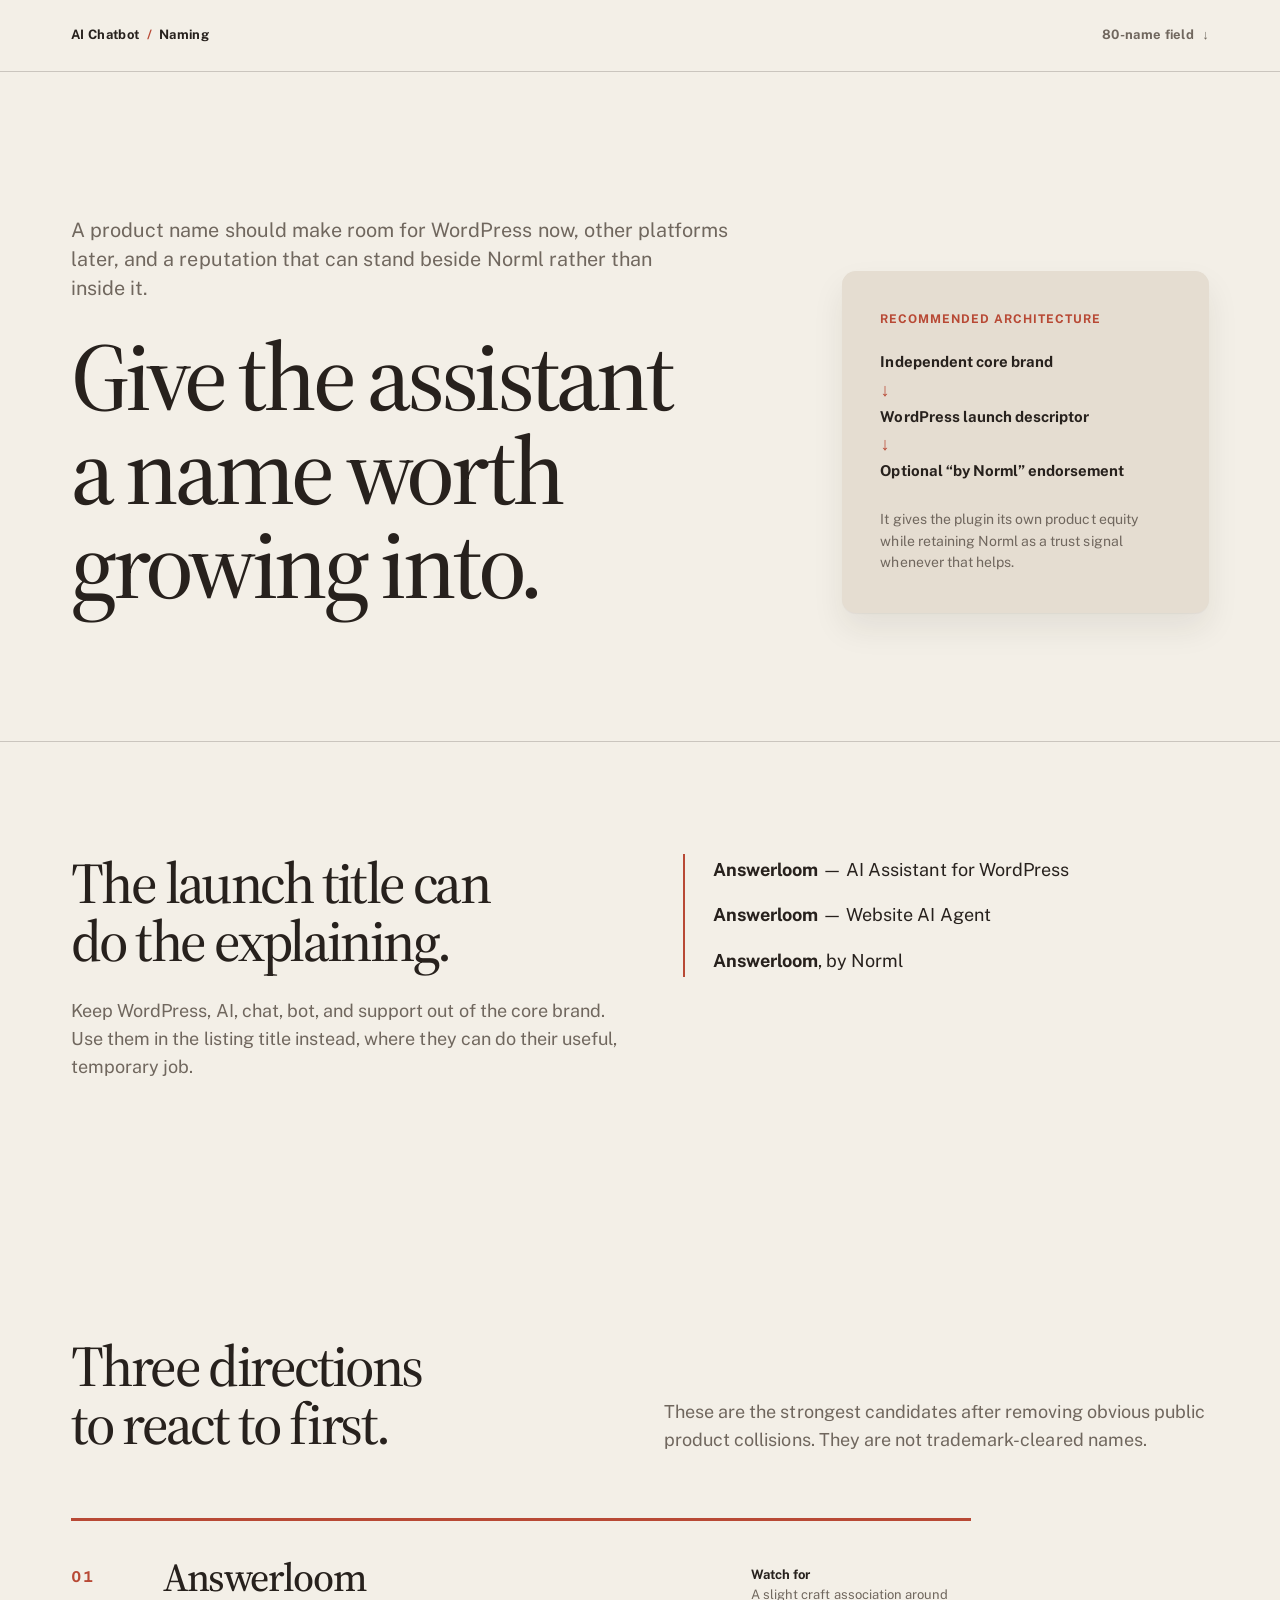
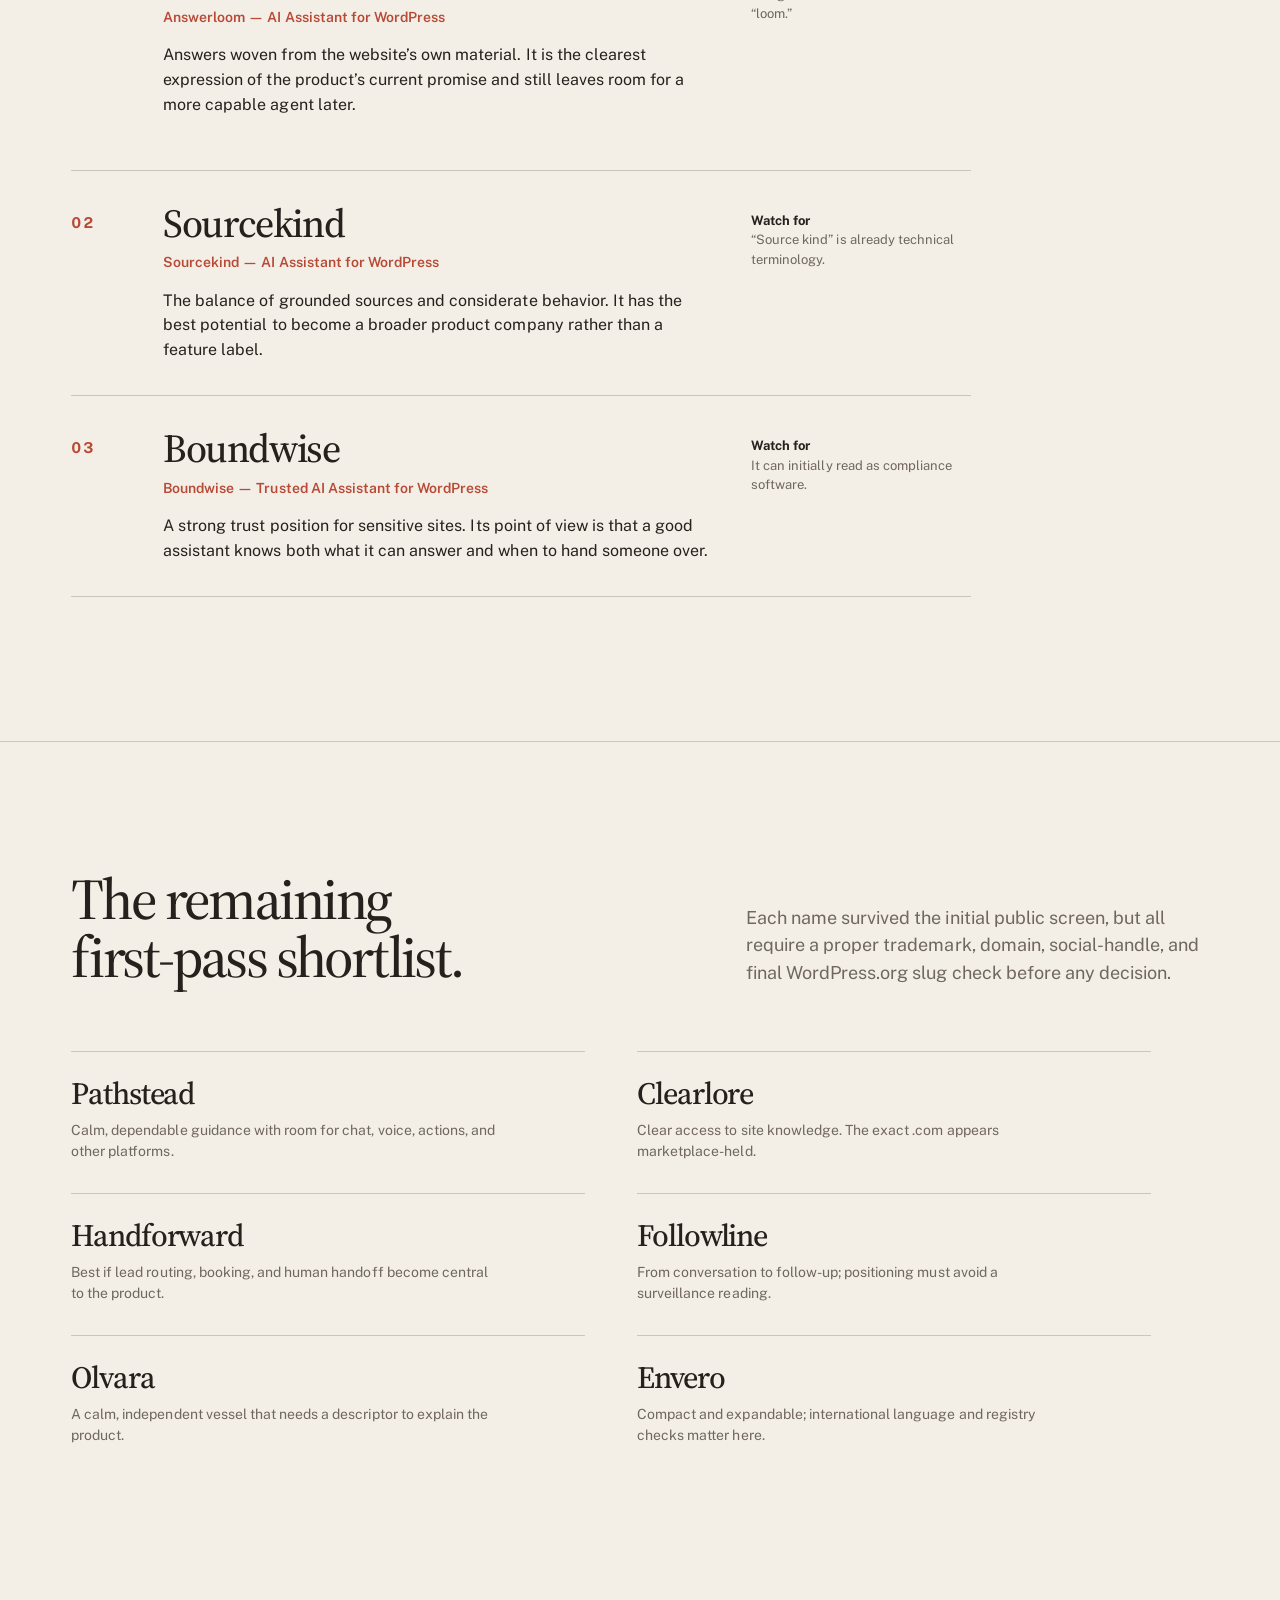
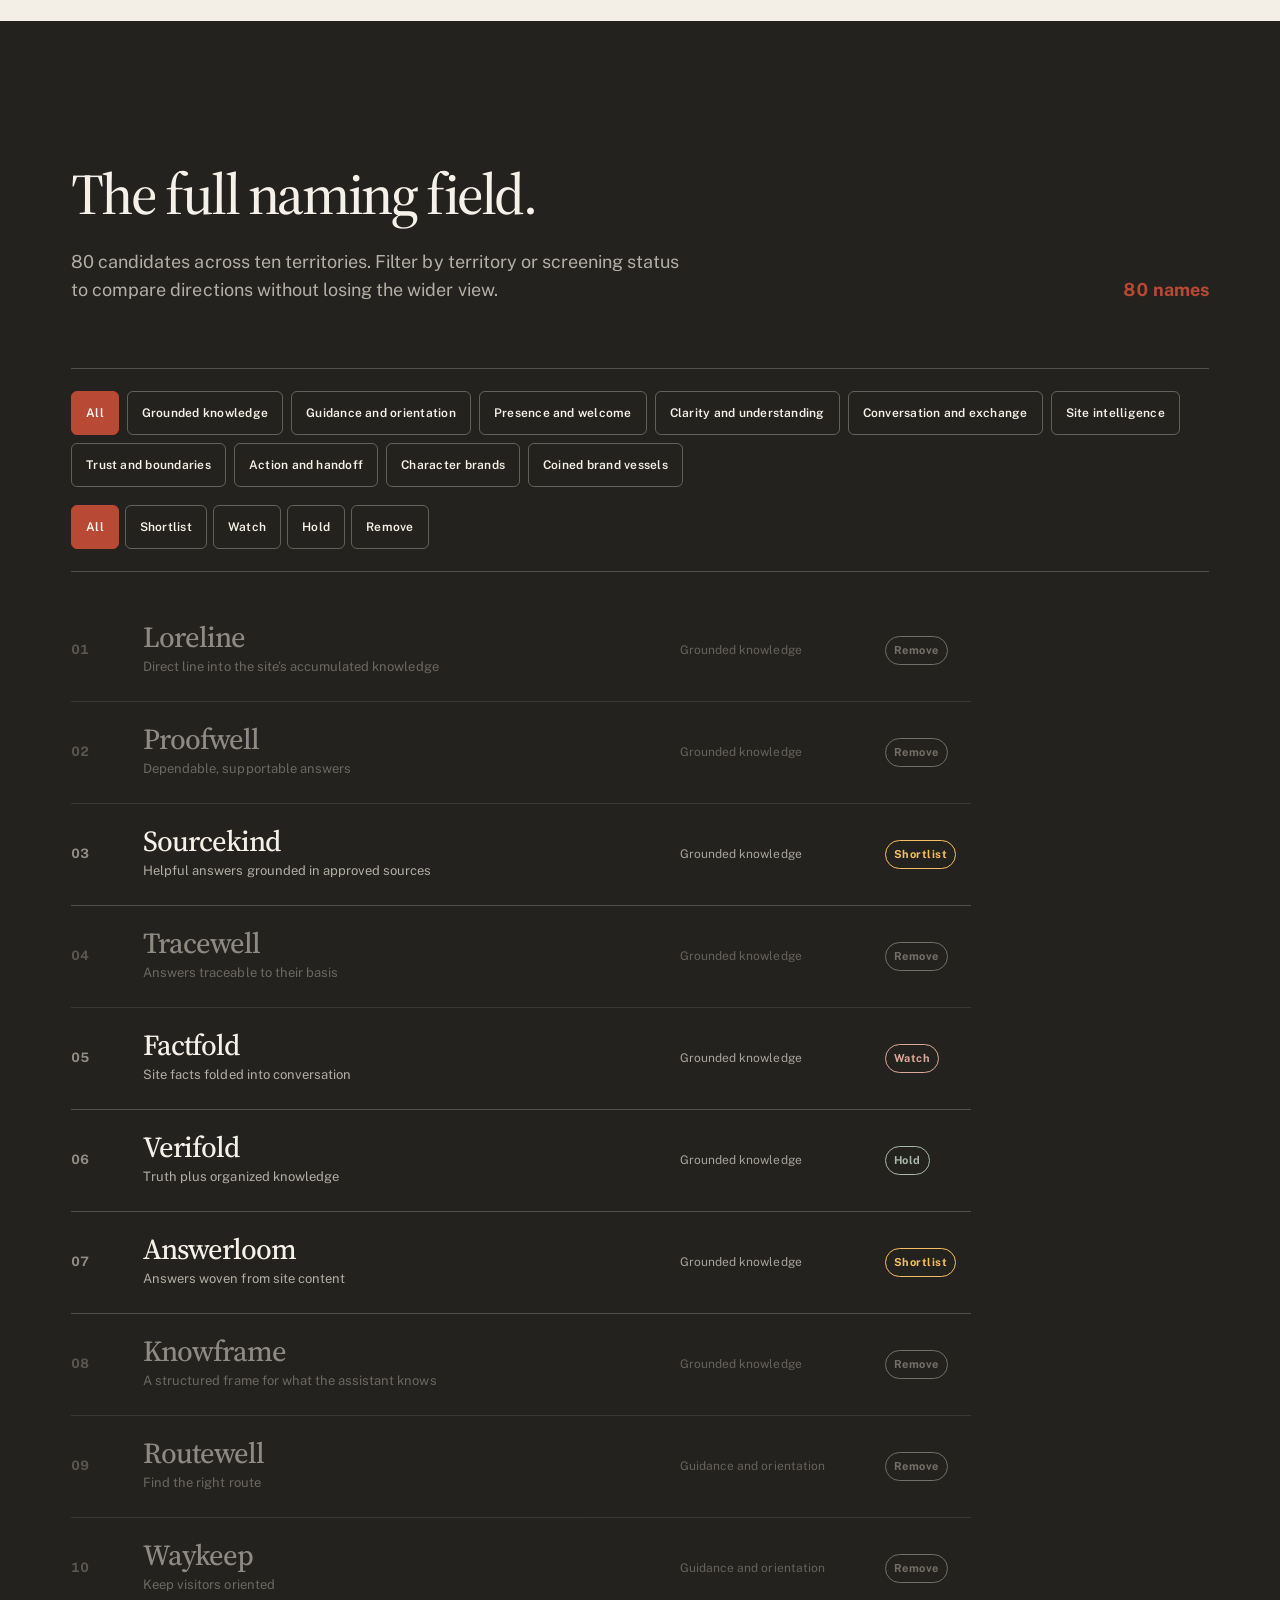
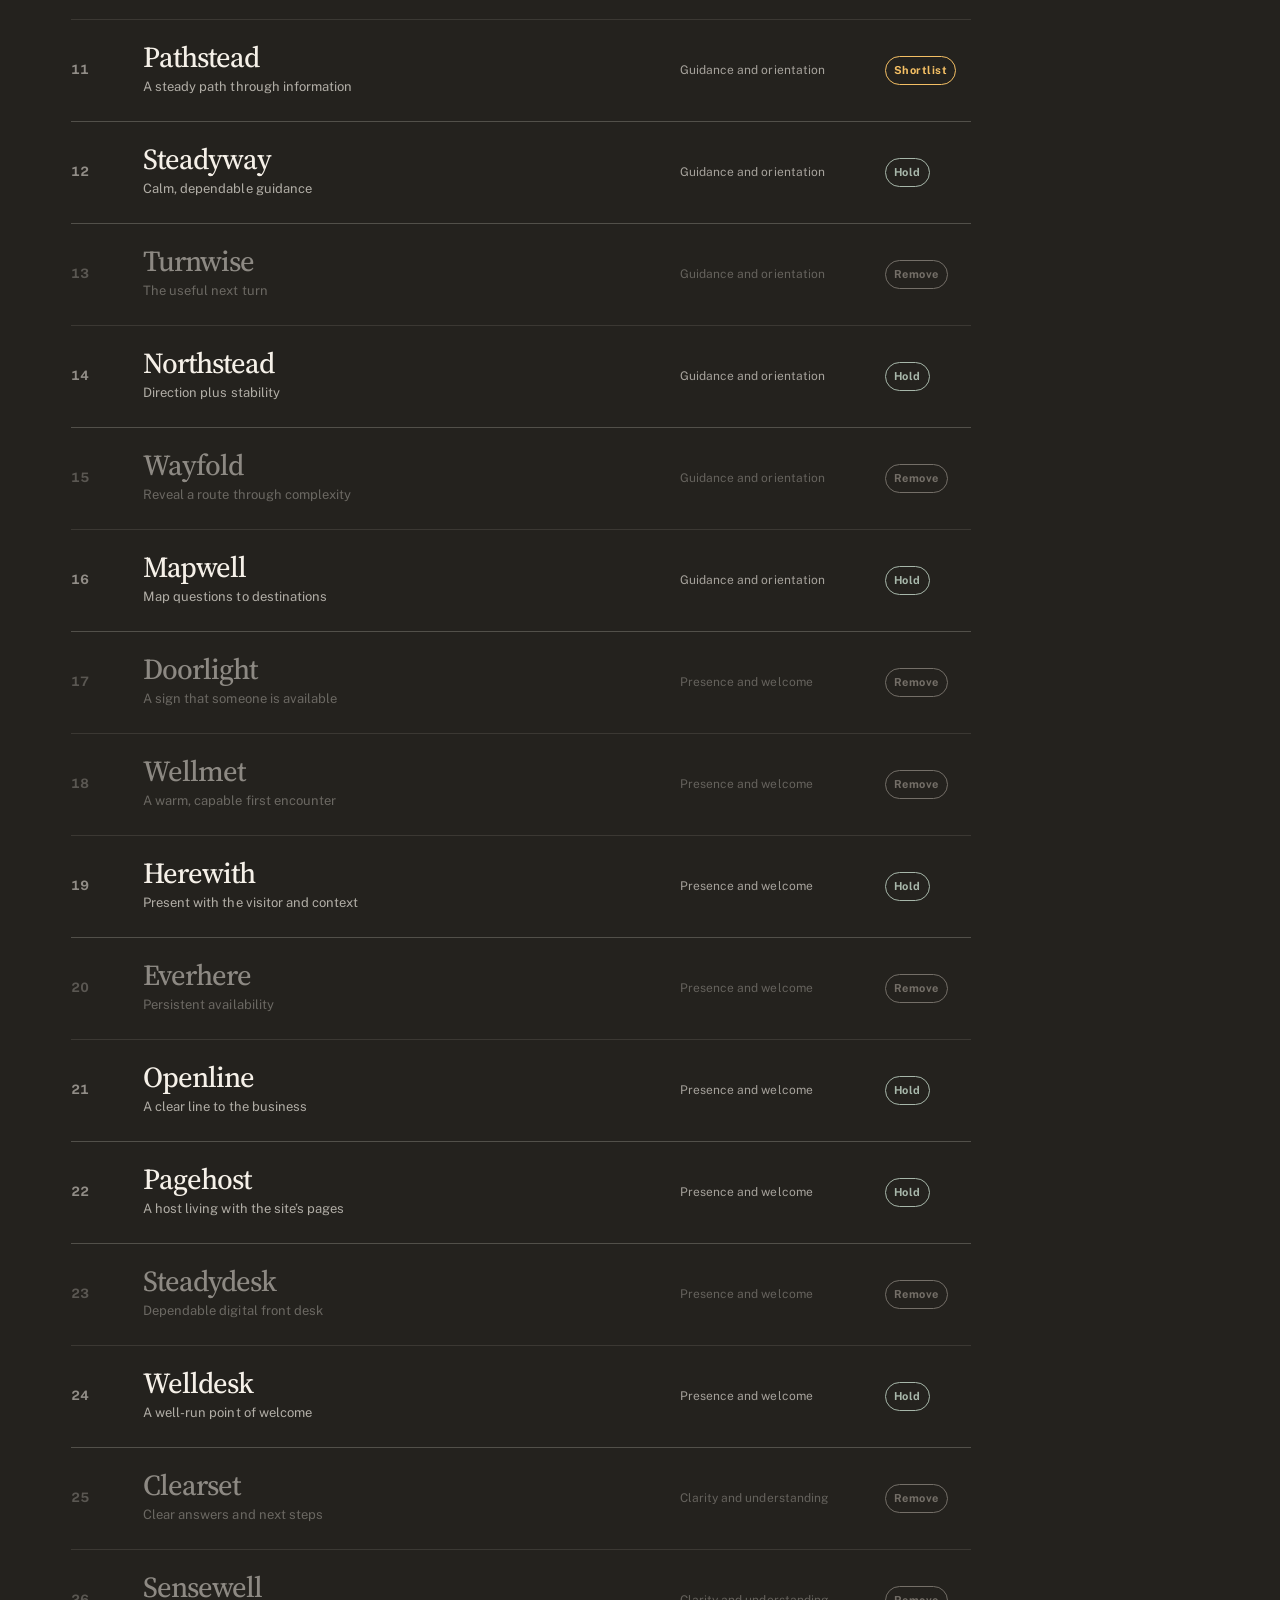
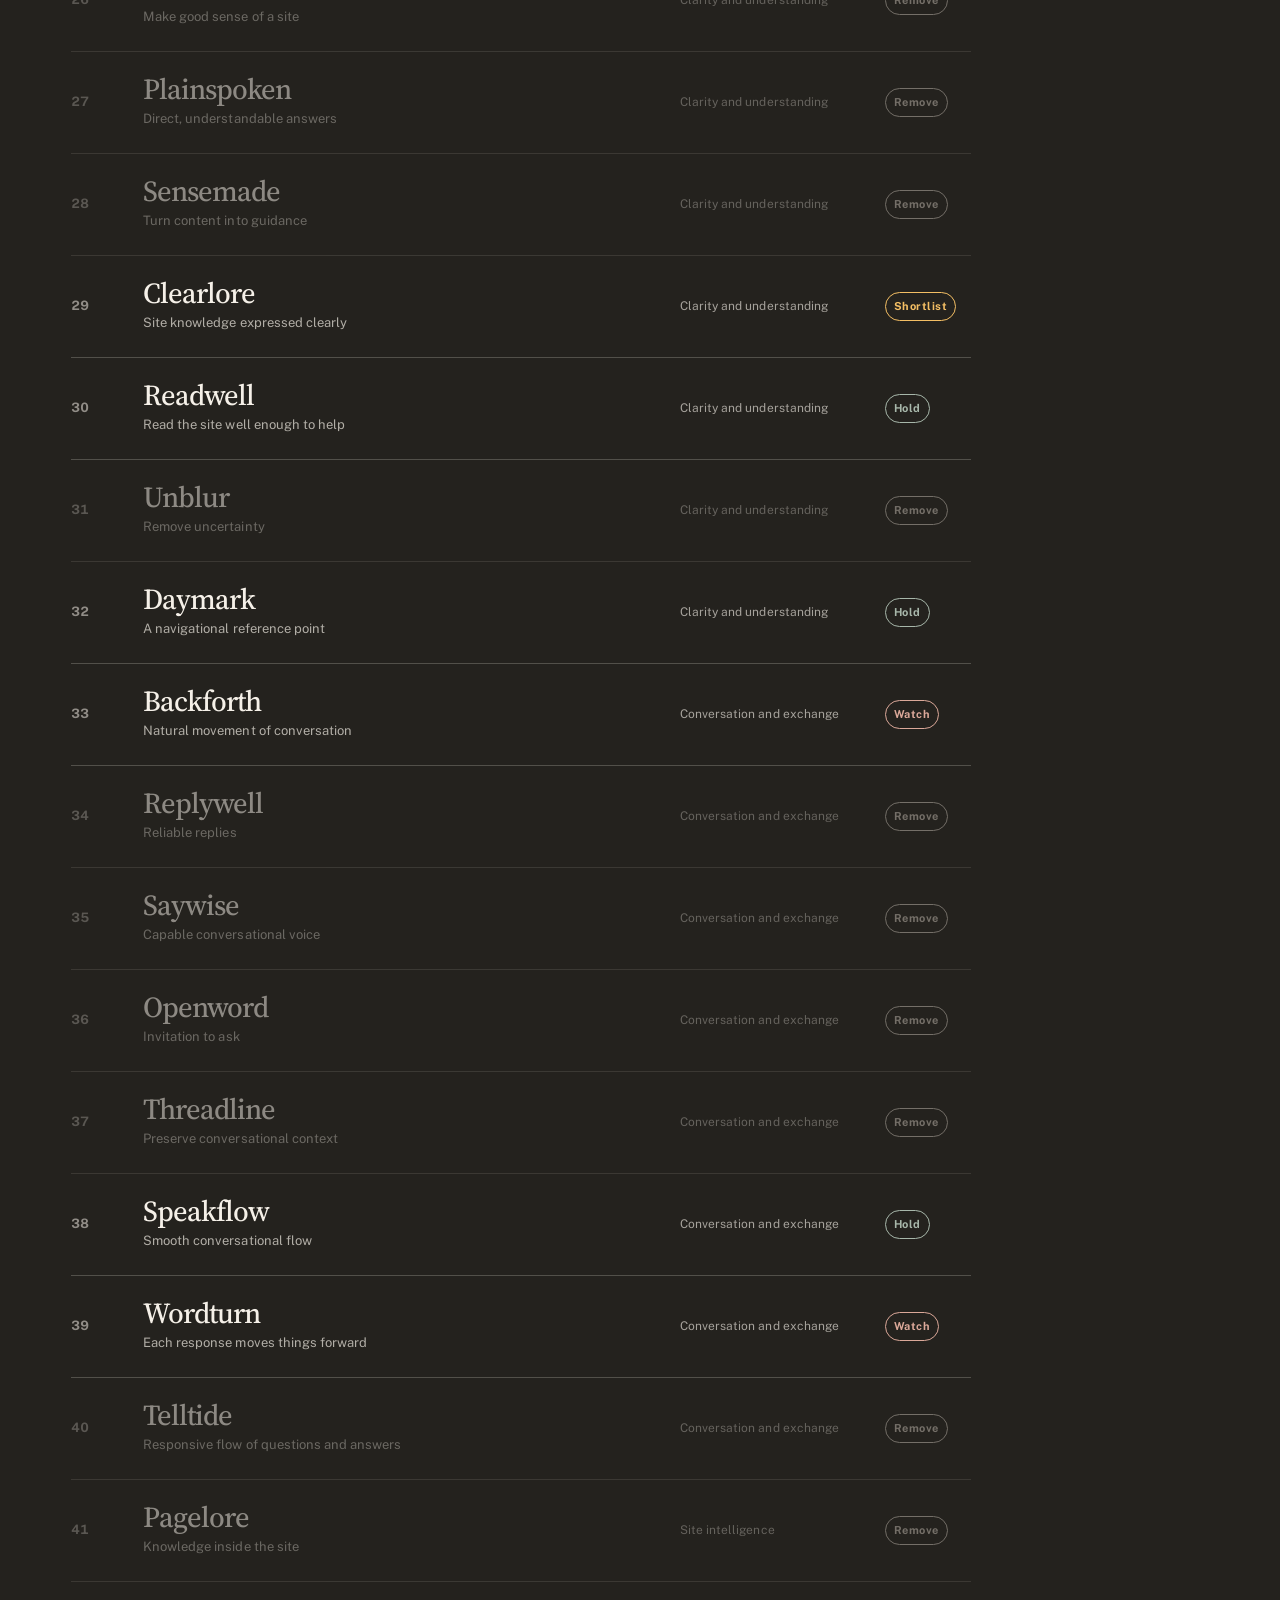
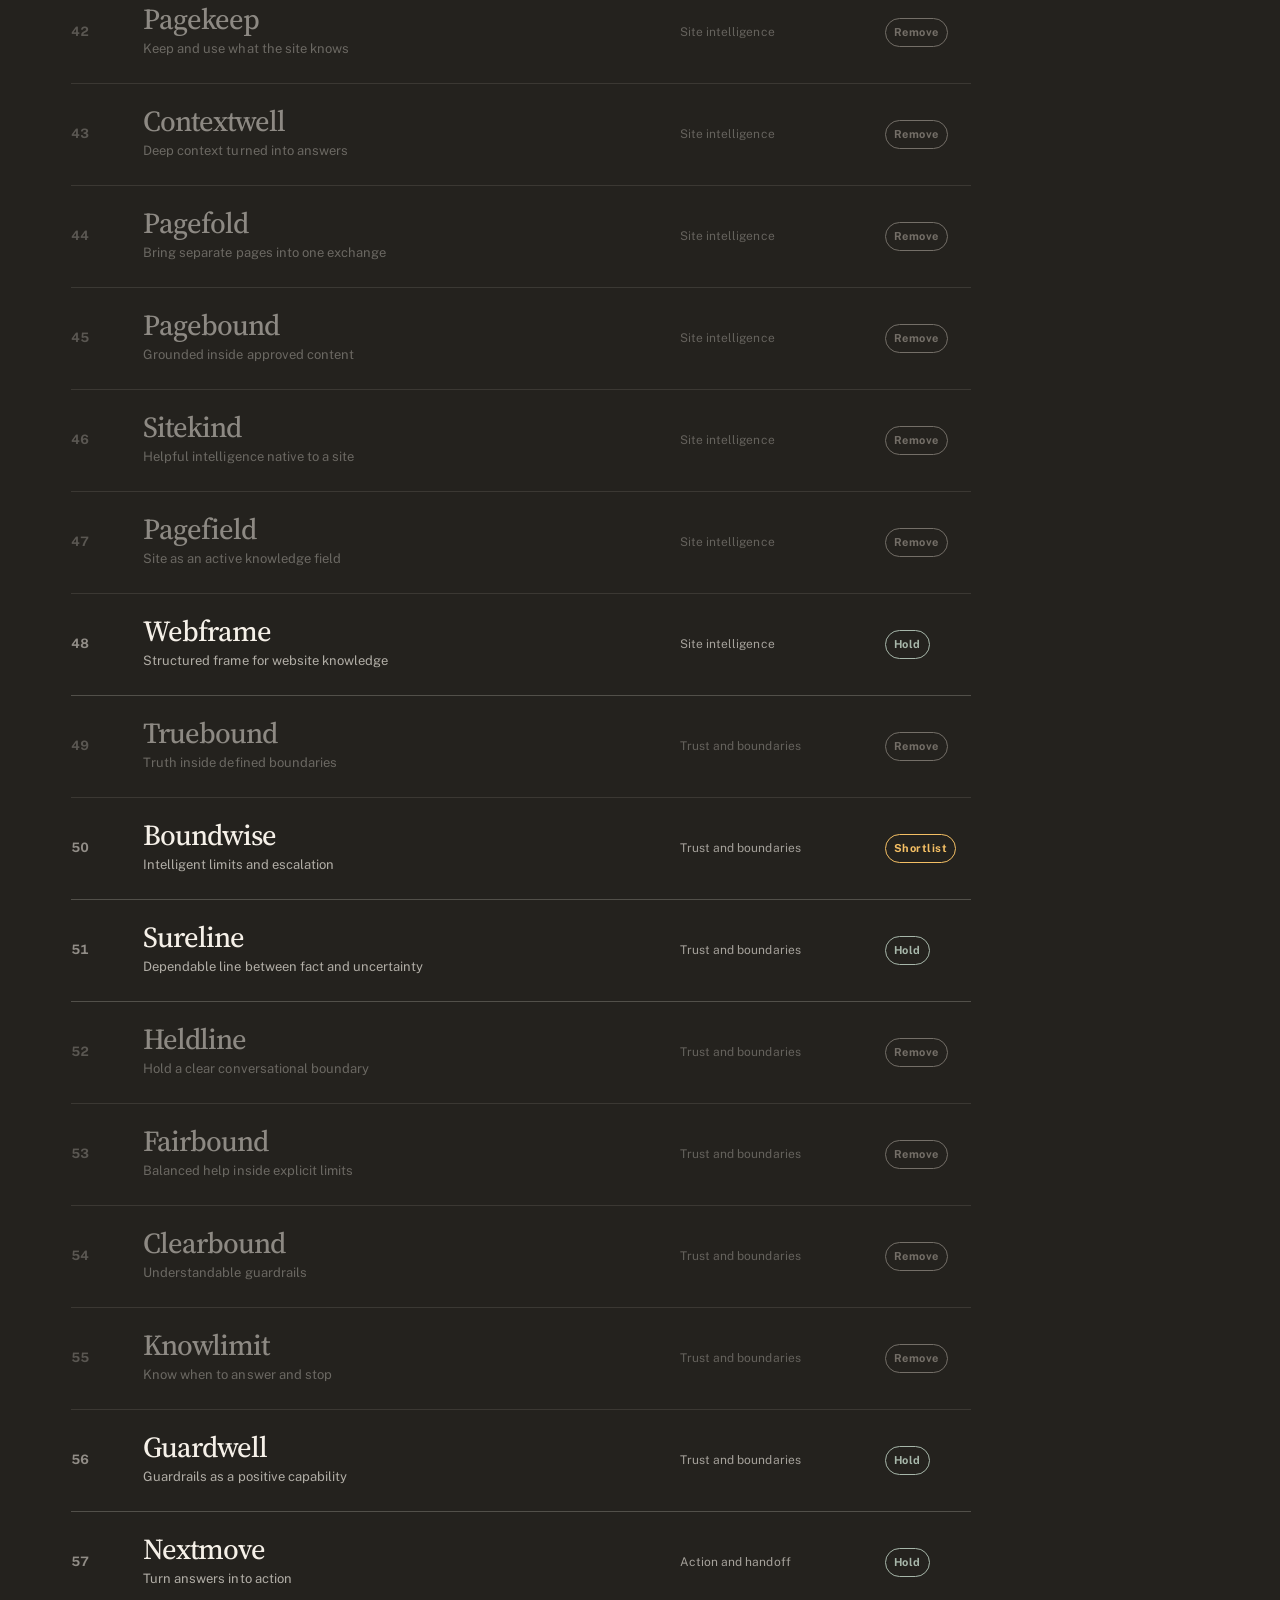
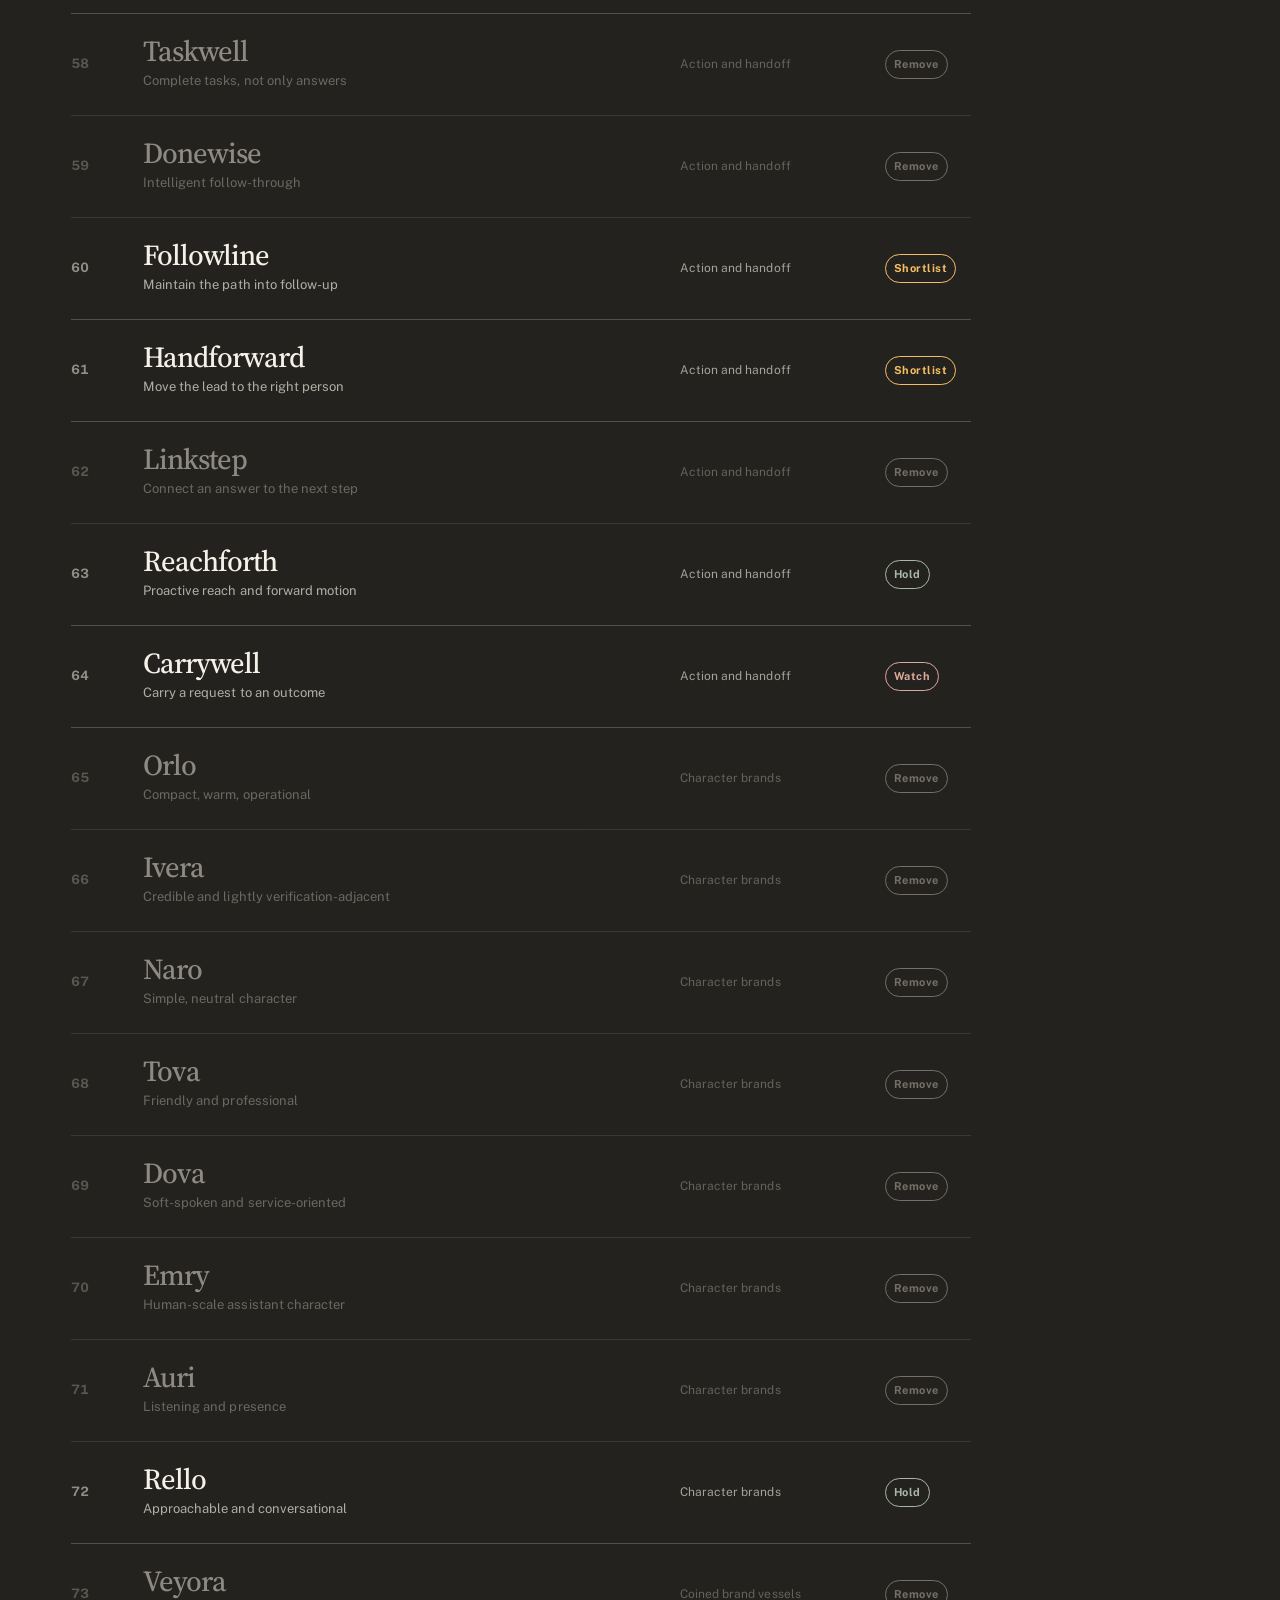
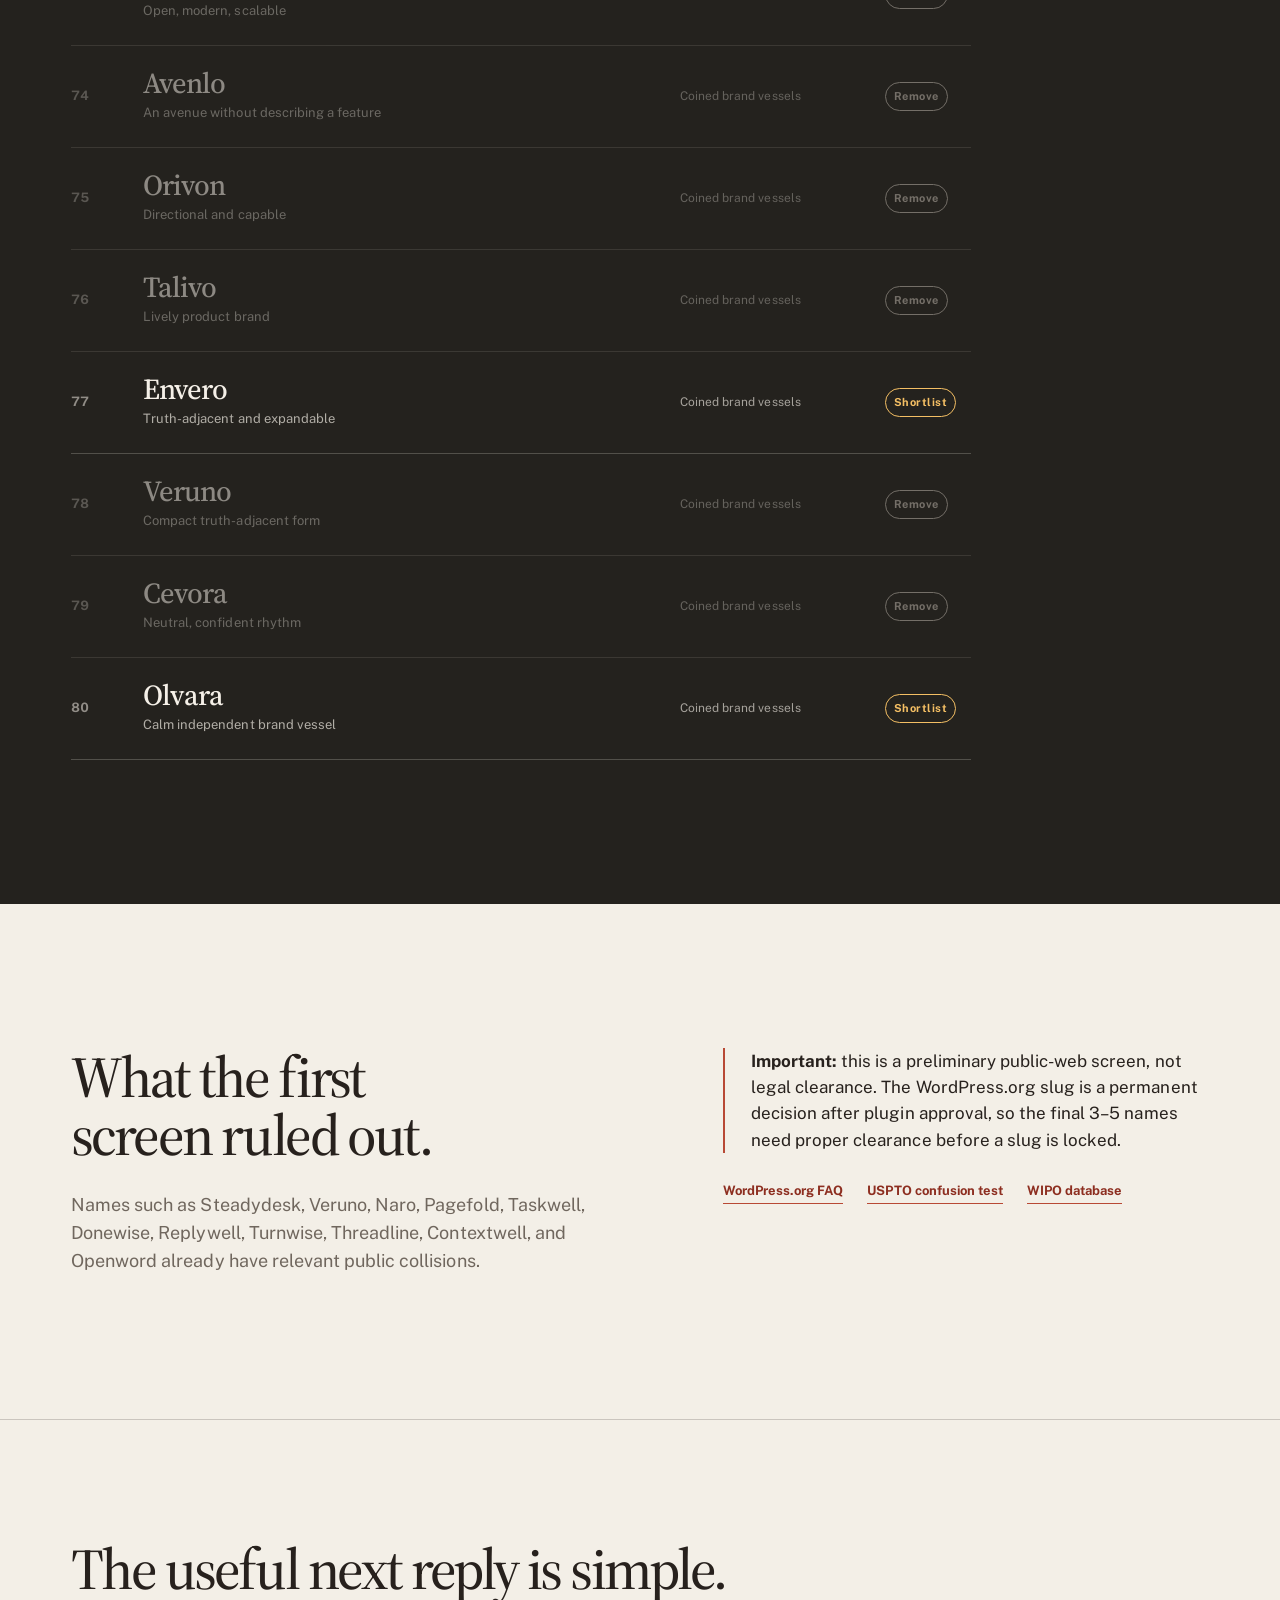
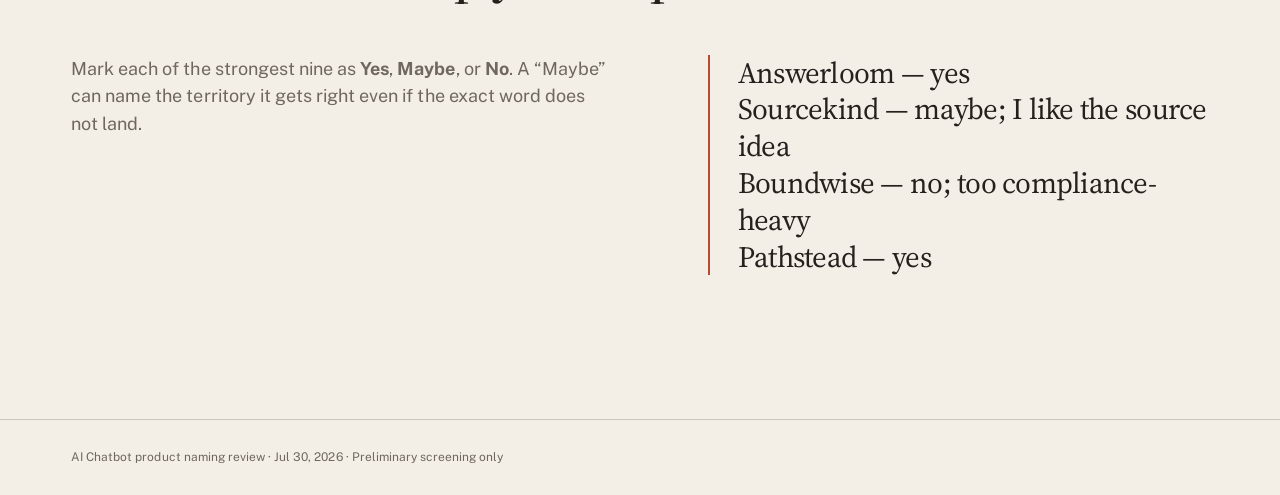
==== commit 03334a25: "fix: improve naming review heading legibility Replace the high-contrast display face with Source Ser" ====
--- a/index.html
+++ b/index.html
@@ -7,7 +7,7 @@
     <title>AI Chatbot — Product Naming</title>
     <link rel="preconnect" href="https://fonts.googleapis.com" />
     <link rel="preconnect" href="https://fonts.gstatic.com" crossorigin />
-    <link href="https://fonts.googleapis.com/css2?family=Bodoni+Moda:opsz,wght@6..96,400;6..96,500;6..96,600&family=Public+Sans:ital,wght@0,400;0,500;0,600;0,700;1,400&display=swap" rel="stylesheet" />
+    <link href="https://fonts.googleapis.com/css2?family=Public+Sans:ital,wght@0,400;0,500;0,600;0,700;1,400&family=Source+Serif+4:opsz,wght@8..60,400;8..60,500;8..60,600&display=swap" rel="stylesheet" />
     <link rel="stylesheet" href="styles.css" />
   </head>
   <body>
--- a/styles.css
+++ b/styles.css
@@ -11,7 +11,7 @@
   --dark-line: rgba(245, 240, 232, 0.22);
   --gutter: clamp(20px, 5.55vw, 80px);
   --body: "Public Sans", sans-serif;
-  --display: "Bodoni Moda", serif;
+  --display: "Source Serif 4", serif;
 }
 
 * { box-sizing: border-box; }
@@ -53,7 +53,7 @@
 }
 .hero-copy { align-self: end; max-width: 920px; }
 .hero h1, h2, h3 { font-family: var(--display); font-weight: 500; text-wrap: balance; }
-.hero h1 { font-size: clamp(46px, 7.5vw, 108px); letter-spacing: -.052em; line-height: .95; margin: 28px 0 0; max-width: 850px; }
+.hero h1 { font-size: clamp(46px, 7.5vw, 108px); letter-spacing: -.045em; line-height: .98; margin: 28px 0 0; max-width: 850px; }
 .intro { color: var(--muted); font-size: clamp(18px, 1.55vw, 22px); line-height: 1.45; margin: 0; max-width: 660px; text-wrap: pretty; }
 .decision-panel { align-self: end; background: var(--panel); border-radius: 14px; box-shadow: 0 1px 1px rgba(39,33,29,.04), 0 16px 32px rgba(39,33,29,.08); max-width: 520px; padding: clamp(28px, 3vw, 44px); }
 .meta { color: var(--clay); font-size: 12px; font-weight: 700; letter-spacing: .08em; margin: 0 0 24px; text-transform: uppercase; }
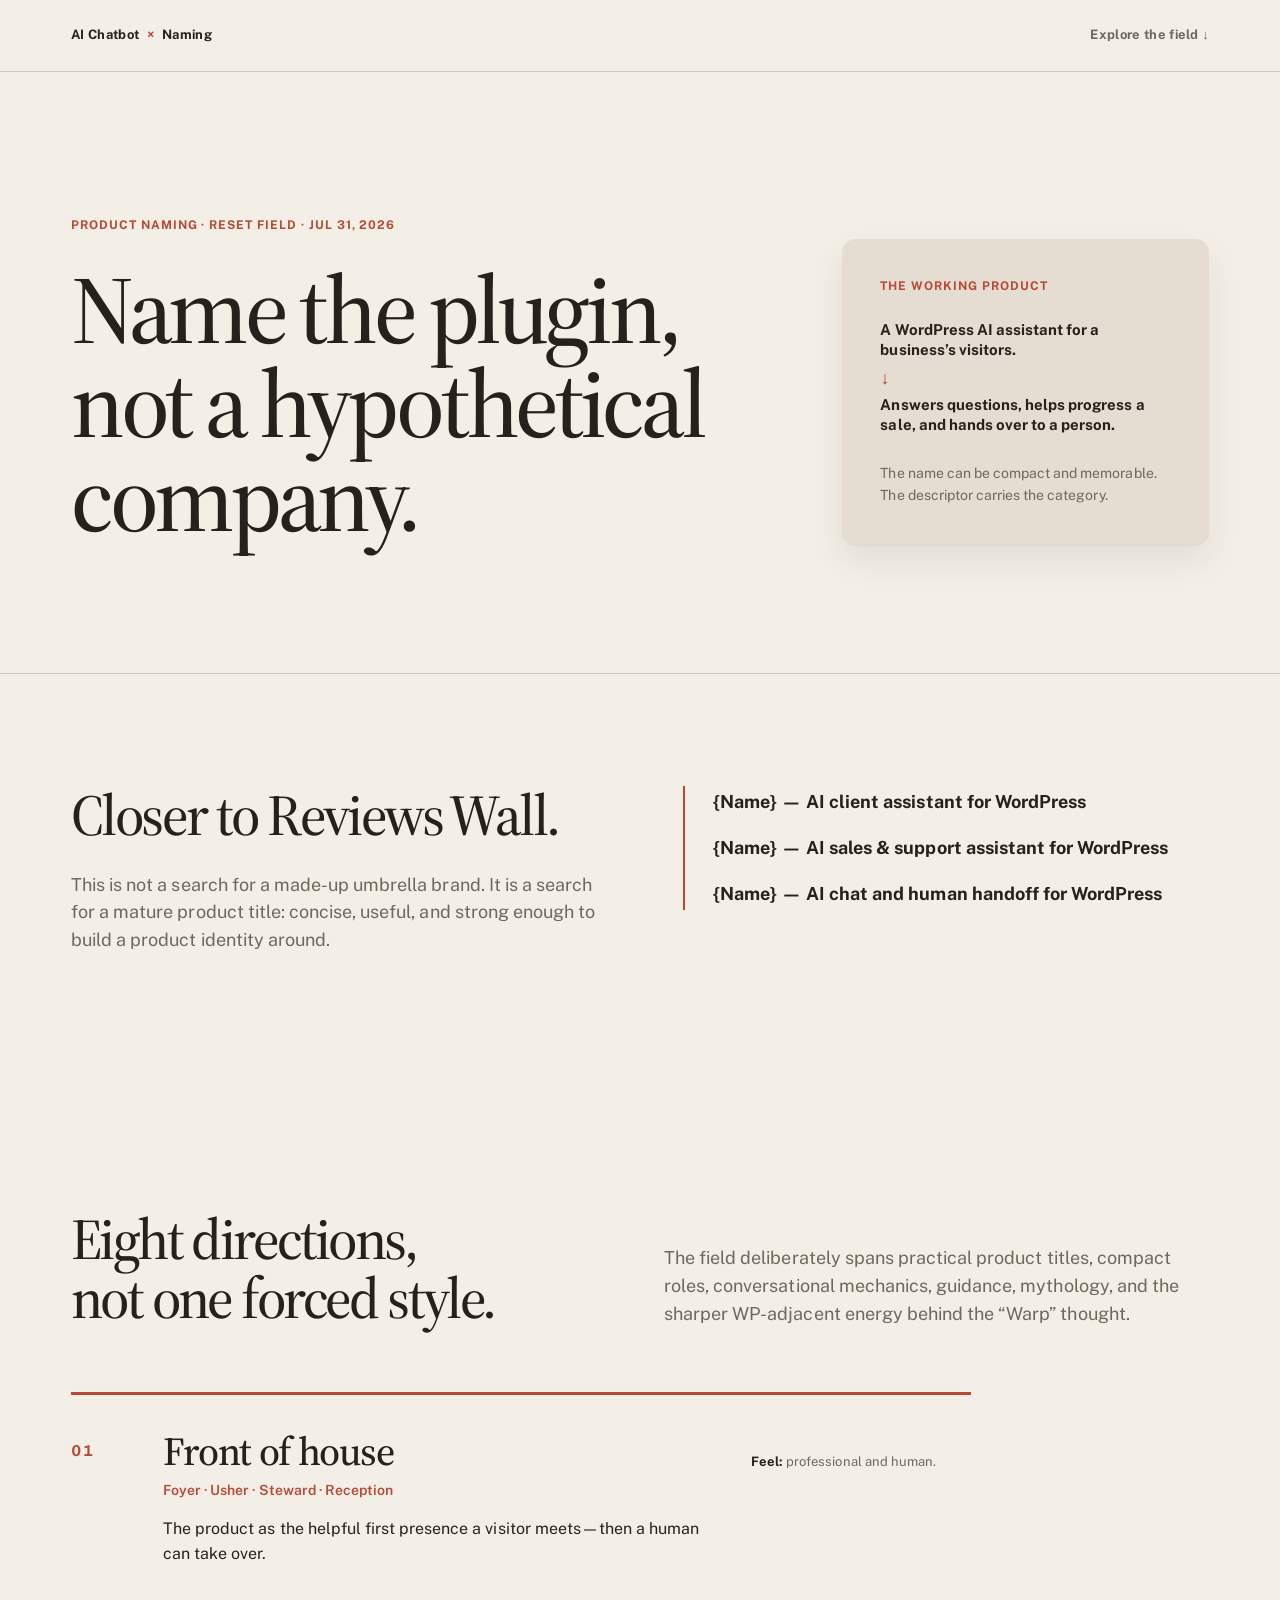
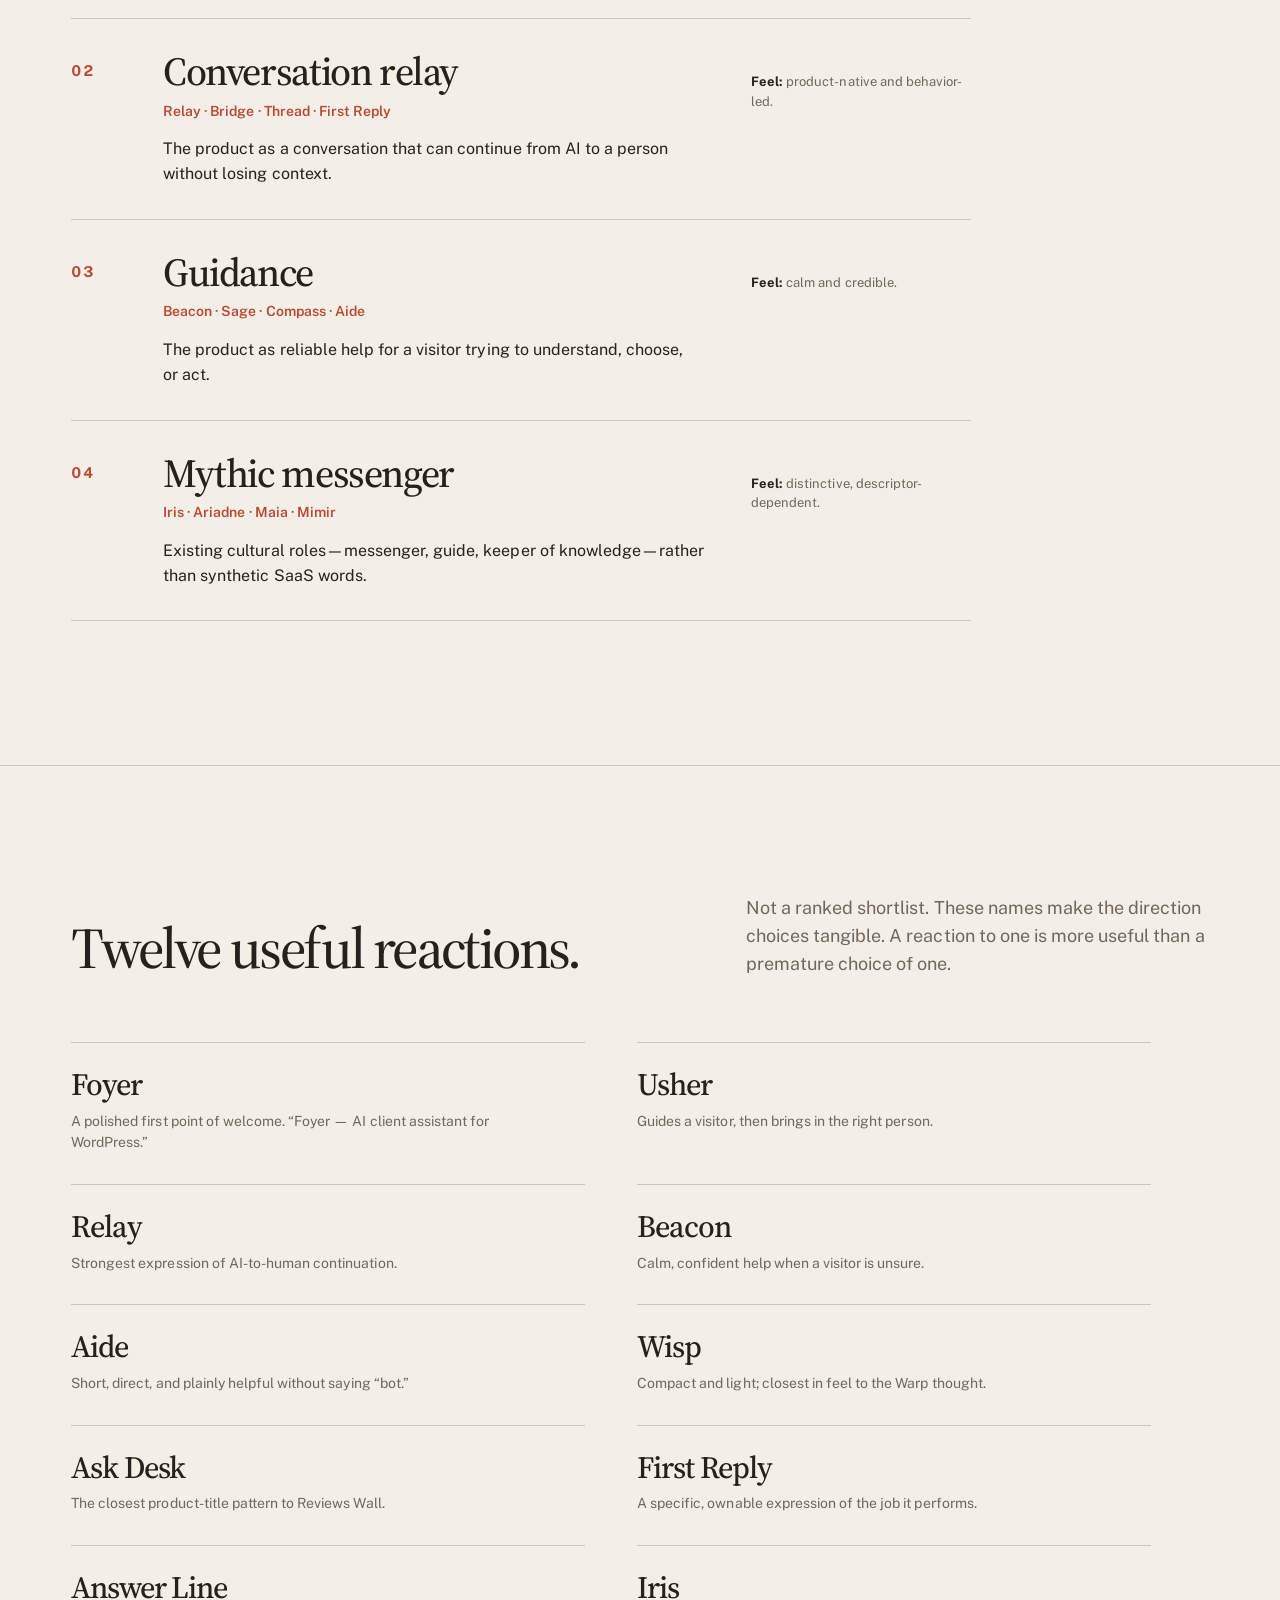
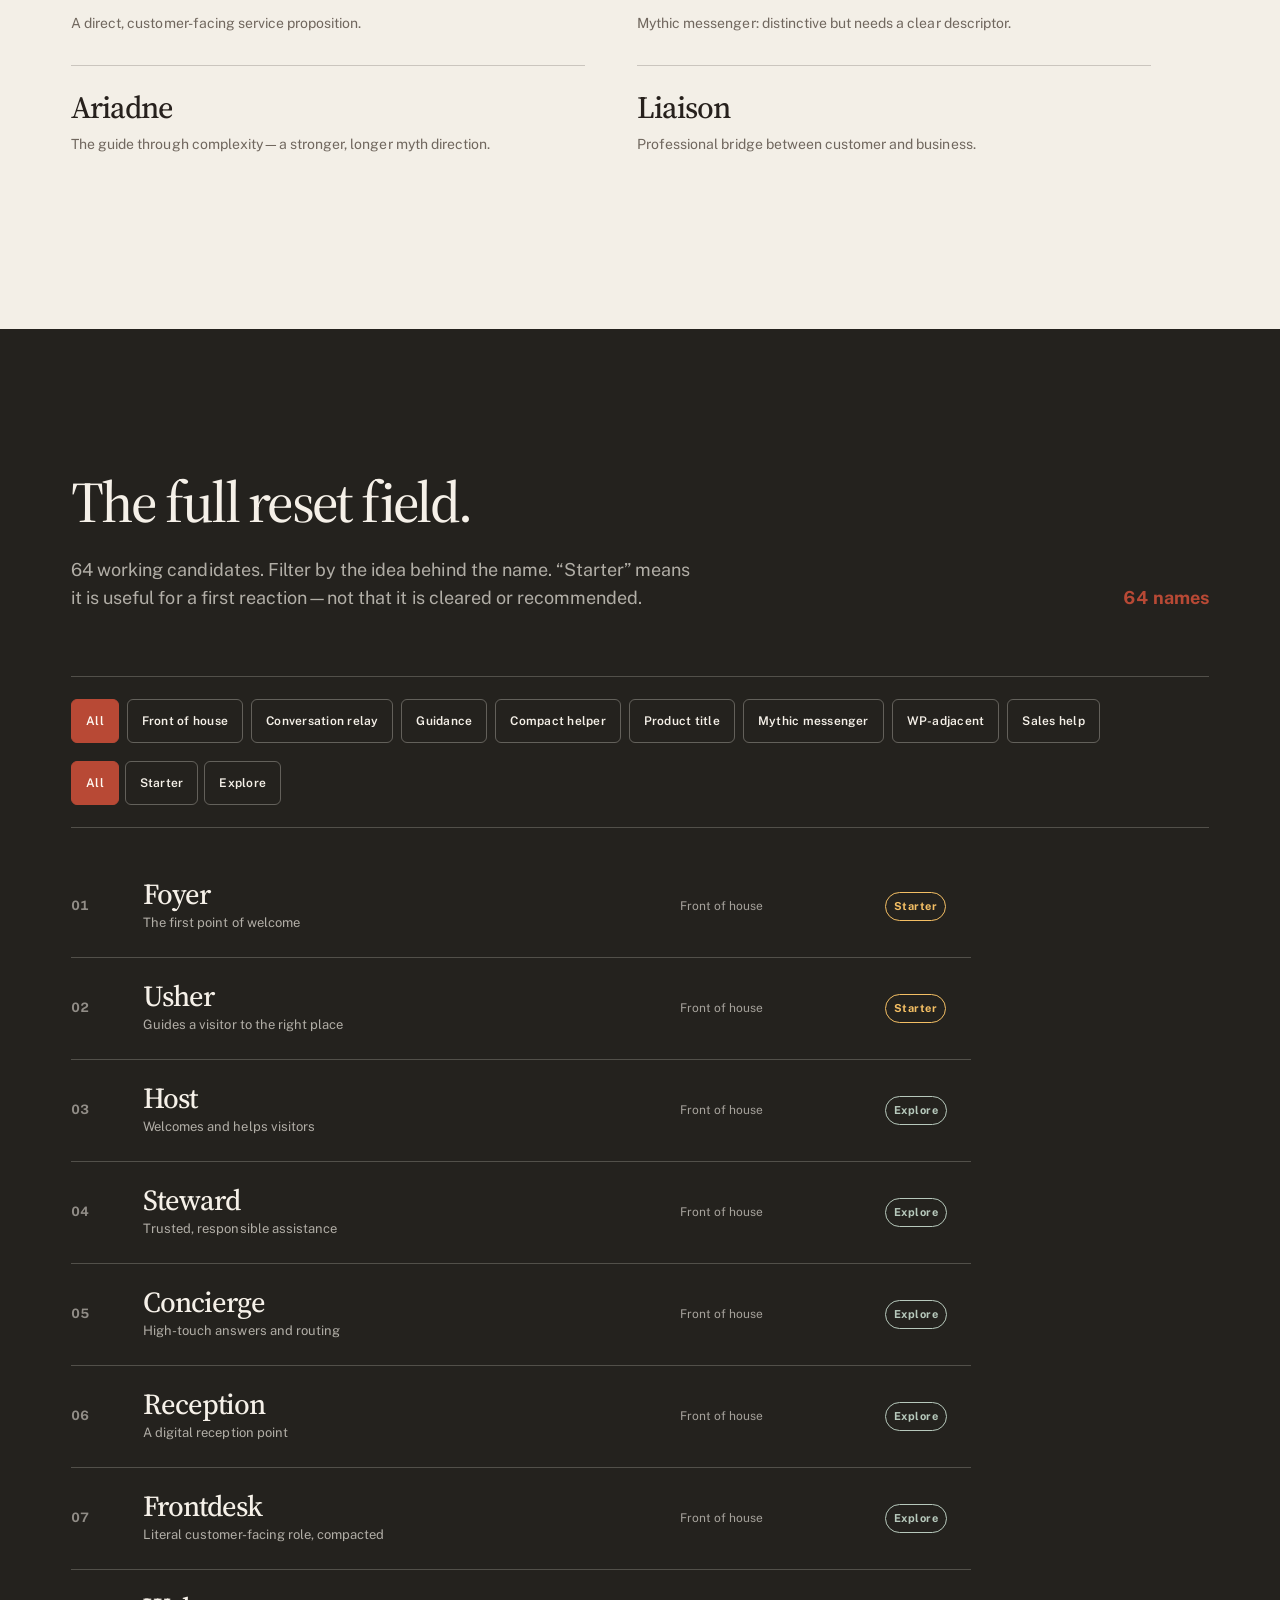
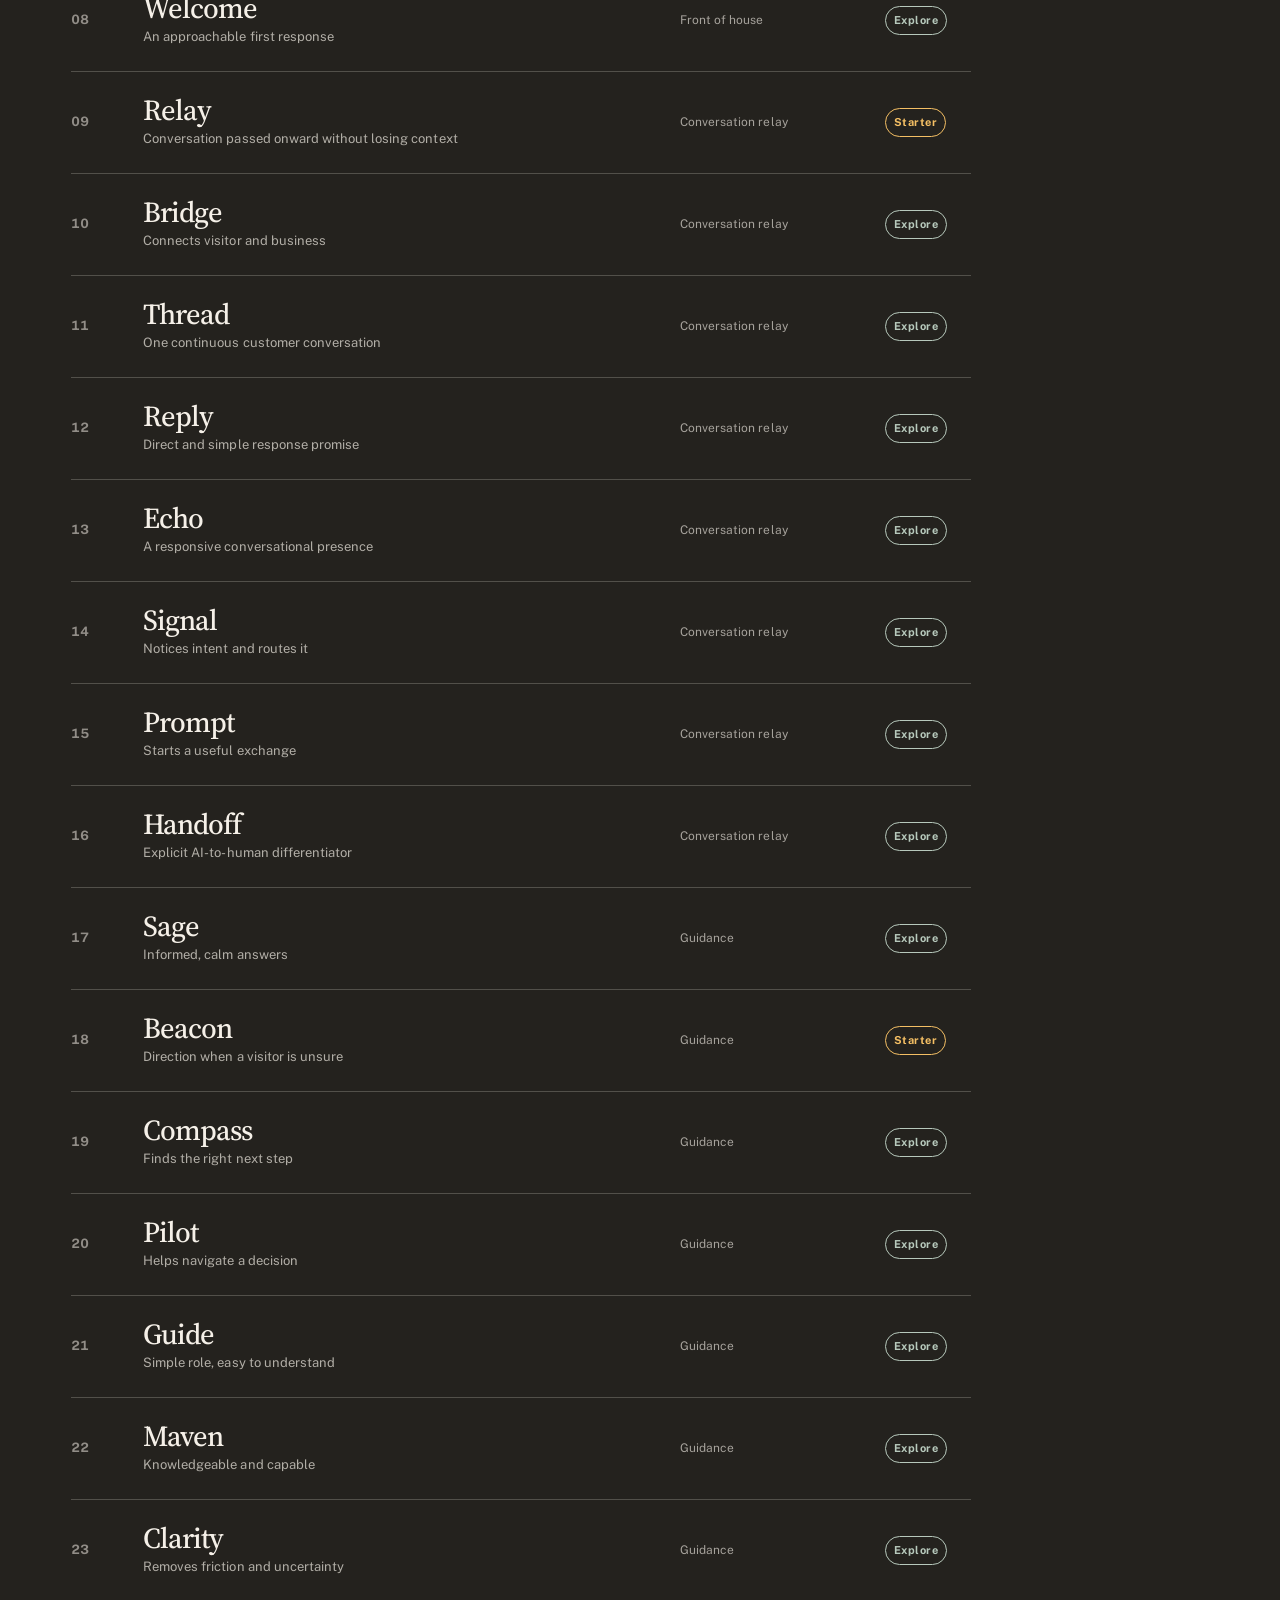
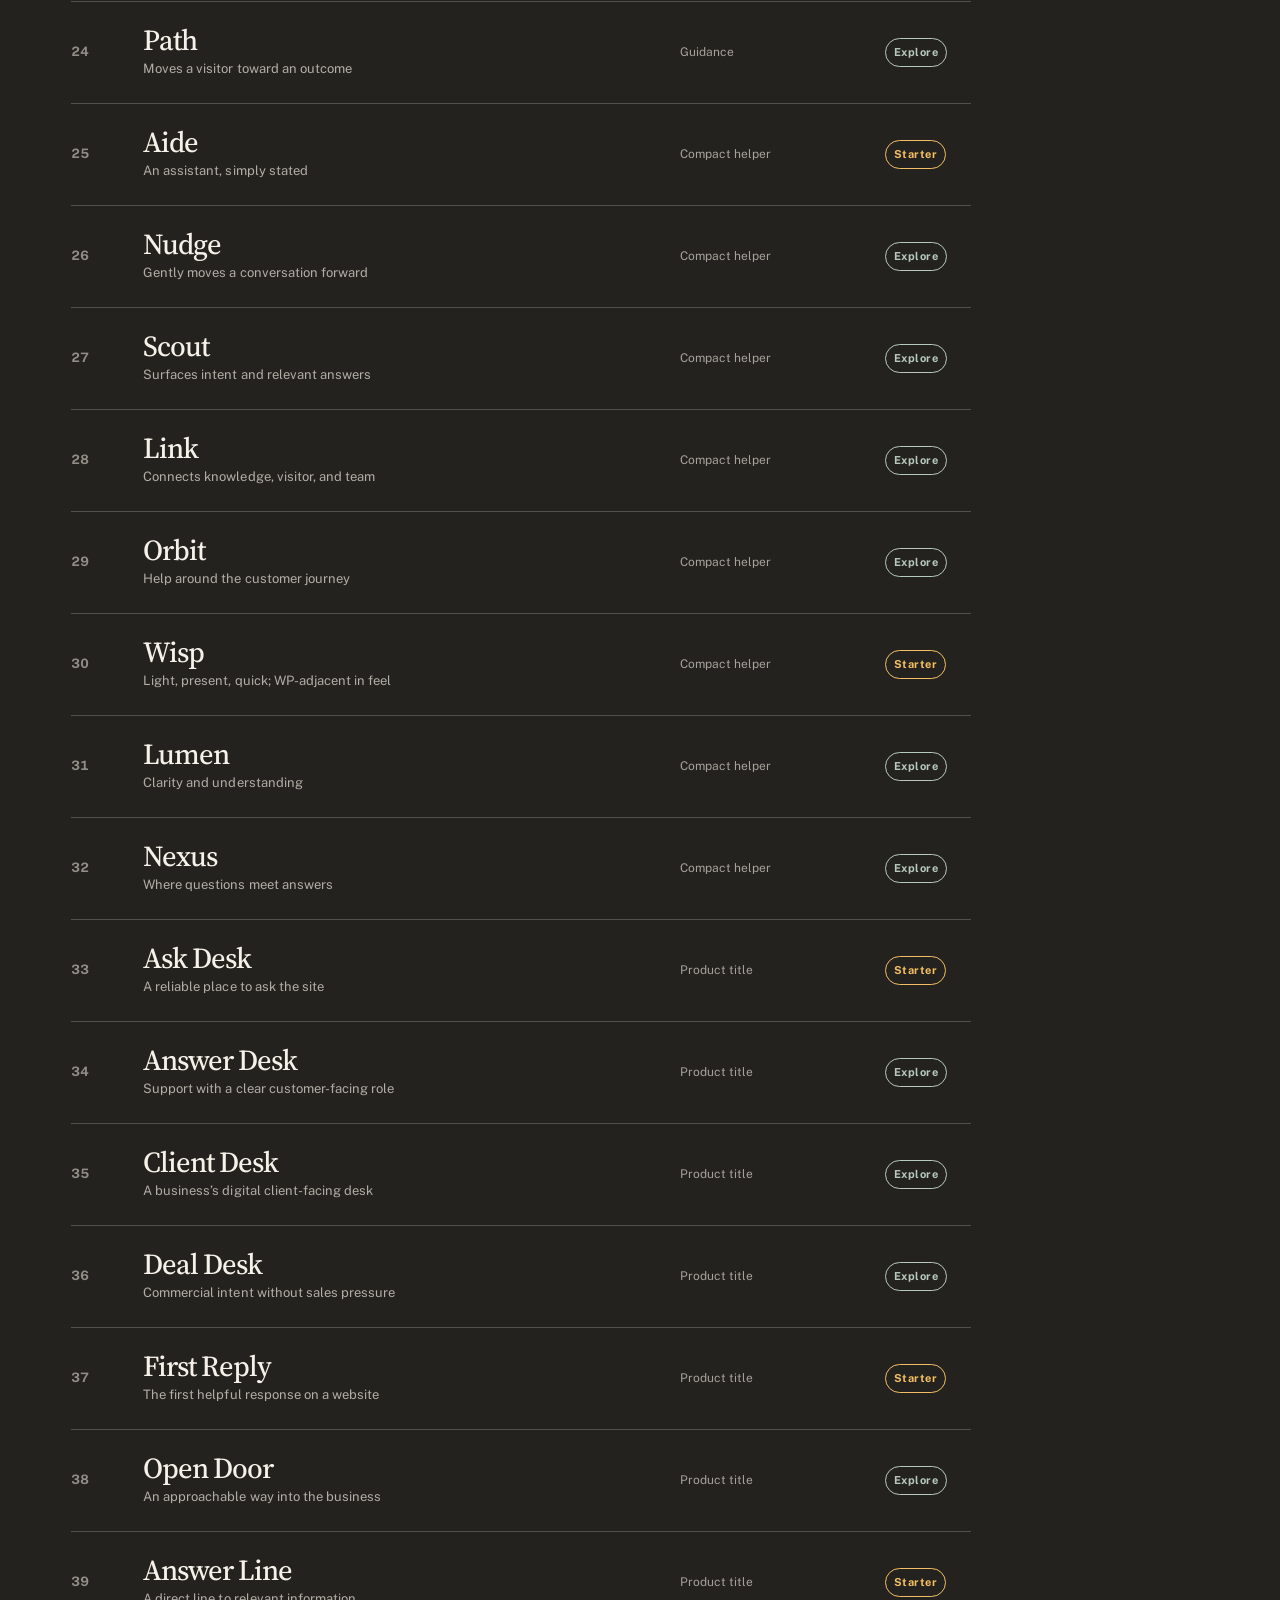
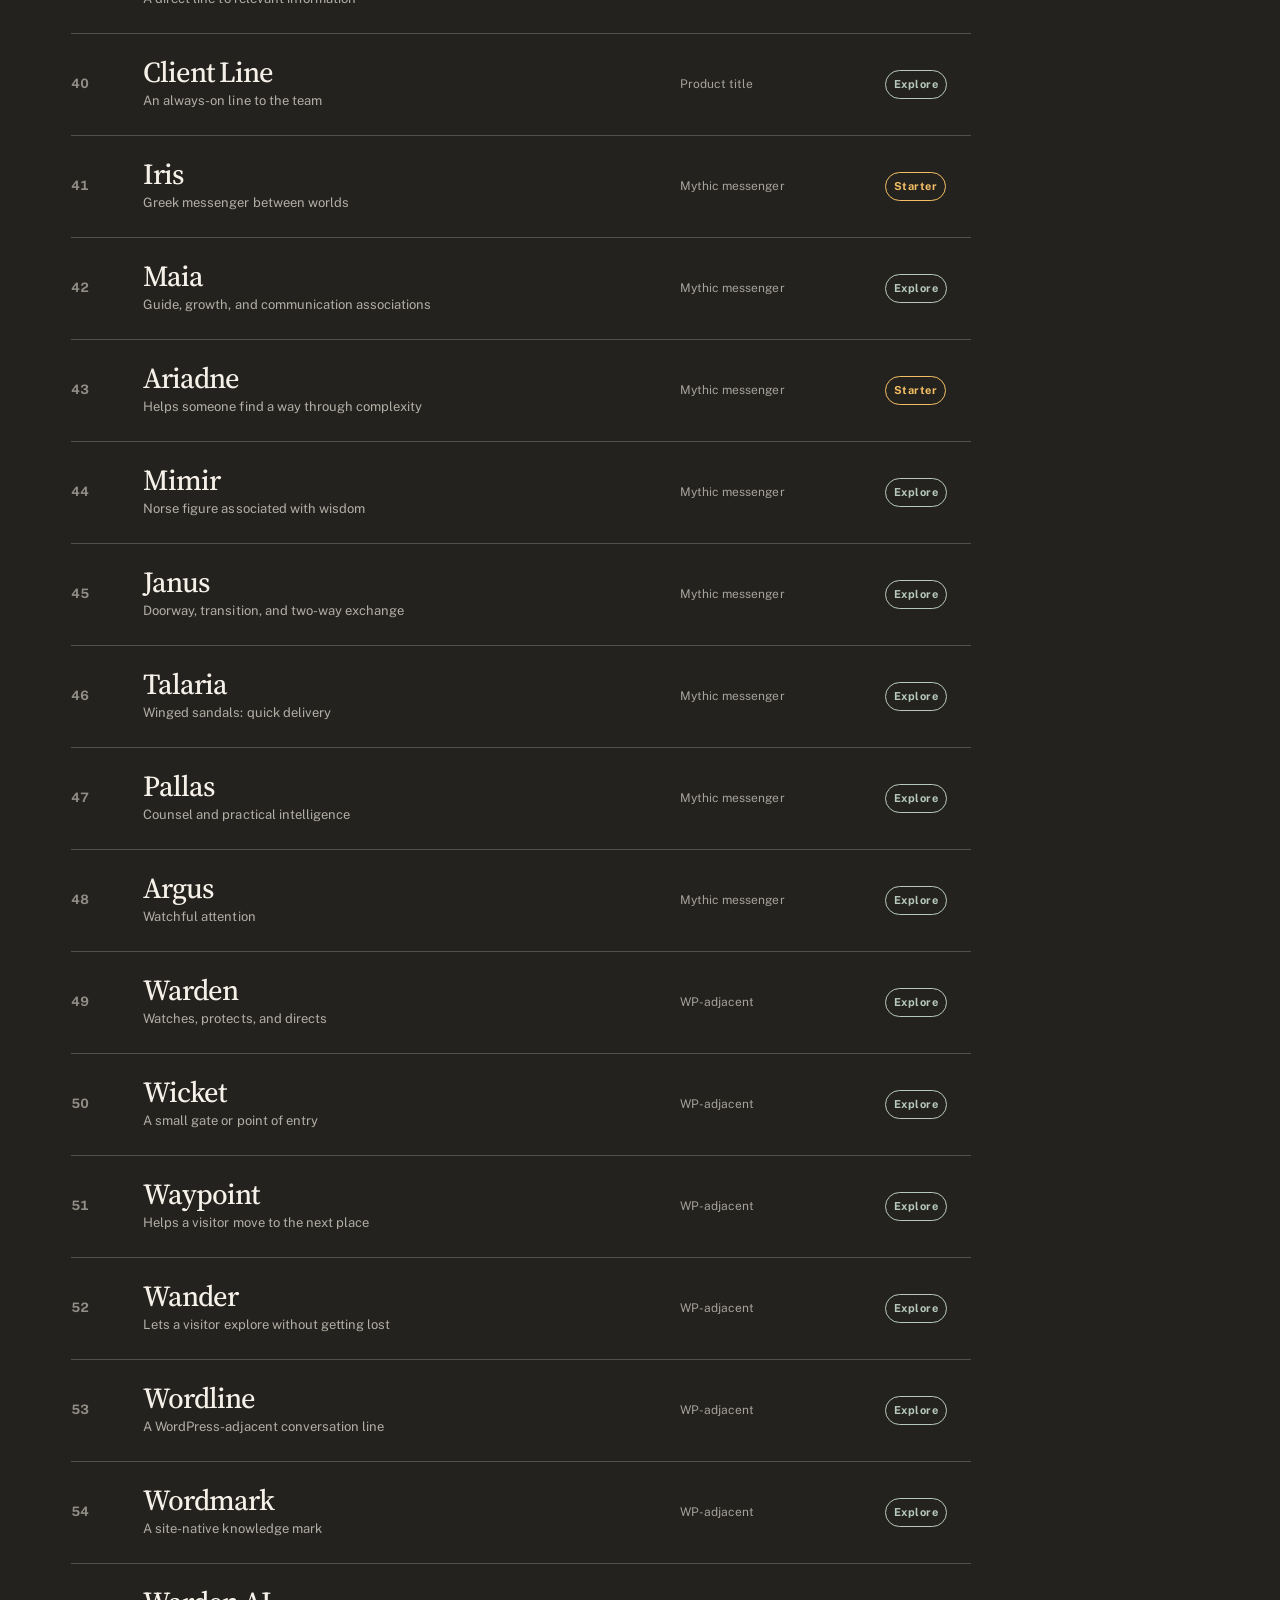
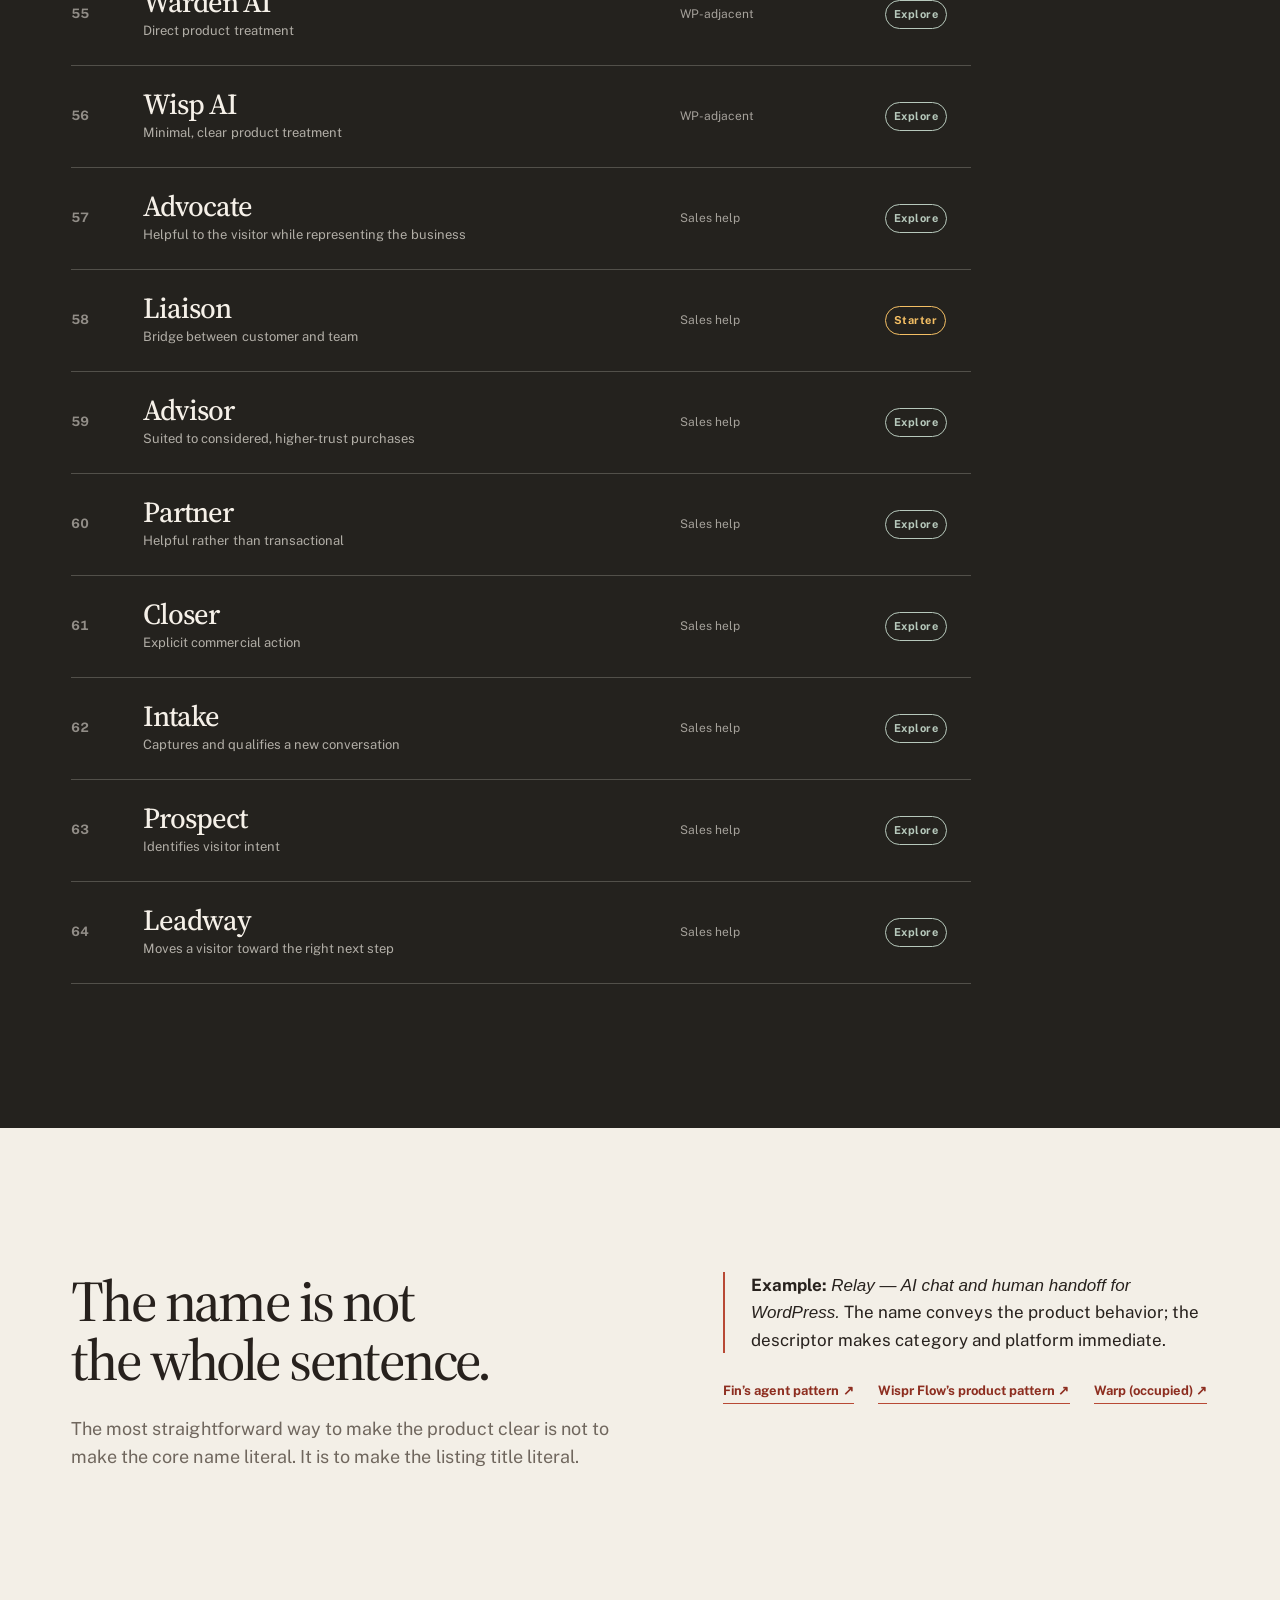
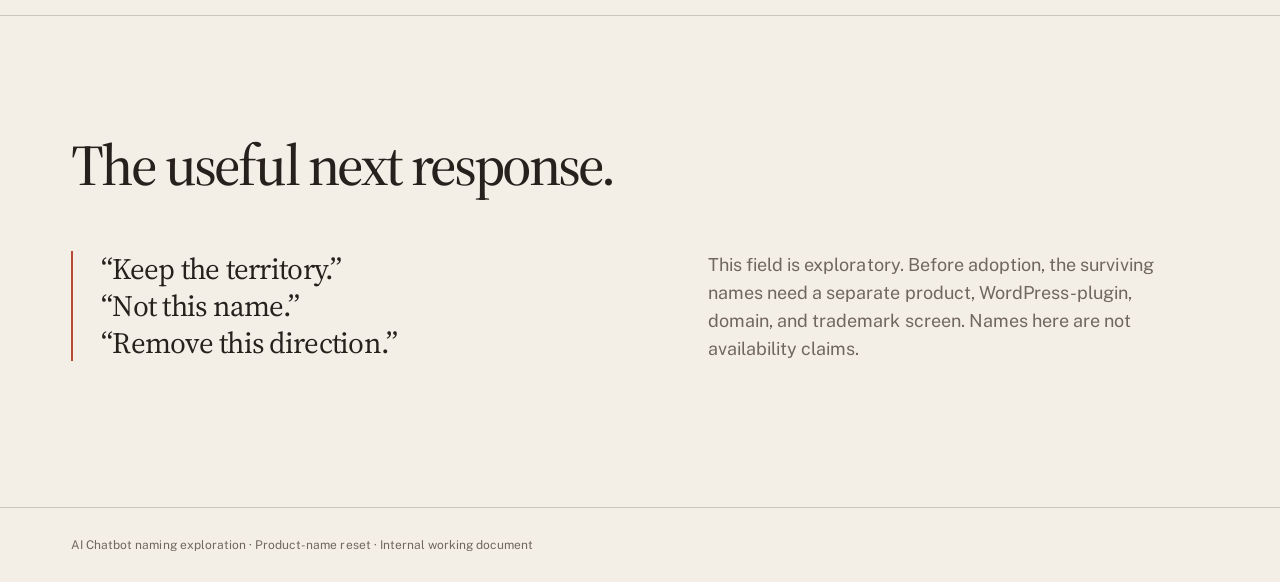
==== commit 2e518209: "feat(naming): replace brand field with product-name reset Reframe the public naming review around co" ====
--- a/index.html
+++ b/index.html
@@ -3,8 +3,8 @@
   <head>
     <meta charset="UTF-8" />
     <meta name="viewport" content="width=device-width, initial-scale=1" />
-    <meta name="description" content="Naming review for the WordPress-focused AI assistant plugin." />
-    <title>AI Chatbot — Product Naming</title>
+    <meta name="description" content="A product-name exploration for a WordPress AI sales and support assistant." />
+    <title>AI Chatbot — Product Naming Reset</title>
     <link rel="preconnect" href="https://fonts.googleapis.com" />
     <link rel="preconnect" href="https://fonts.gstatic.com" crossorigin />
     <link href="https://fonts.googleapis.com/css2?family=Public+Sans:ital,wght@0,400;0,500;0,600;0,700;1,400&family=Source+Serif+4:opsz,wght@8..60,400;8..60,500;8..60,600&display=swap" rel="stylesheet" />
@@ -12,265 +12,124 @@
   </head>
   <body>
     <header class="site-header">
-      <a class="wordmark" href="#top" aria-label="AI Chatbot product naming">AI Chatbot <span>/</span> Naming</a>
-      <a class="header-link" href="#field">80-name field <span aria-hidden="true">↓</span></a>
+      <a class="wordmark" href="#top">AI Chatbot <span>×</span> Naming</a>
+      <a class="header-link" href="#field">Explore the field ↓</a>
     </header>
 
     <main id="top">
-      <section class="hero" aria-labelledby="page-title">
+      <section class="hero">
         <div class="hero-copy">
-          <p class="intro">A product name should make room for WordPress now, other platforms later, and a reputation that can stand beside Norml rather than inside it.</p>
-          <h1 id="page-title">Give the assistant a name worth growing into.</h1>
+          <p class="meta">Product naming · reset field · Jul 31, 2026</p>
+          <h1>Name the plugin, not a hypothetical company.</h1>
         </div>
-        <aside class="decision-panel" aria-label="Naming architecture">
-          <p class="meta">Recommended architecture</p>
+        <aside class="decision-panel">
+          <p class="meta">The working product</p>
           <div class="architecture">
-            <strong>Independent core brand</strong>
-            <span aria-hidden="true">↓</span>
-            <strong>WordPress launch descriptor</strong>
-            <span aria-hidden="true">↓</span>
-            <strong>Optional “by Norml” endorsement</strong>
+            <strong>A WordPress AI assistant for a business’s visitors.</strong>
+            <span>↓</span>
+            <strong>Answers questions, helps progress a sale, and hands over to a person.</strong>
           </div>
-          <p>It gives the plugin its own product equity while retaining Norml as a trust signal whenever that helps.</p>
+          <p>The name can be compact and memorable. The descriptor carries the category.</p>
         </aside>
       </section>
 
-      <section class="principle" aria-labelledby="principle-title">
+      <section class="principle">
         <div>
-          <h2 id="principle-title">The launch title can do the explaining.</h2>
-          <p>Keep WordPress, AI, chat, bot, and support out of the core brand. Use them in the listing title instead, where they can do their useful, temporary job.</p>
+          <h2>Closer to Reviews Wall.</h2>
+          <p>This is not a search for a made-up umbrella brand. It is a search for a mature product title: concise, useful, and strong enough to build a product identity around.</p>
         </div>
         <div class="naming-examples">
-          <p><strong>Answerloom</strong> — AI Assistant for WordPress</p>
-          <p><strong>Answerloom</strong> — Website AI Agent</p>
-          <p><strong>Answerloom</strong>, by Norml</p>
+          <p><strong>{Name} — AI client assistant for WordPress</strong></p>
+          <p><strong>{Name} — AI sales &amp; support assistant for WordPress</strong></p>
+          <p><strong>{Name} — AI chat and human handoff for WordPress</strong></p>
         </div>
       </section>
 
-      <section class="podium" aria-labelledby="podium-title">
+      <section class="podium">
         <div class="section-intro">
-          <h2 id="podium-title">Three directions to react to first.</h2>
-          <p>These are the strongest candidates after removing obvious public product collisions. They are not trademark-cleared names.</p>
+          <div><h2>Eight directions, not one forced style.</h2></div>
+          <p>The field deliberately spans practical product titles, compact roles, conversational mechanics, guidance, mythology, and the sharper WP-adjacent energy behind the “Warp” thought.</p>
         </div>
         <ol class="podium-list">
-          <li class="podium-item featured">
-            <span class="rank">01</span>
-            <div>
-              <h3>Answerloom</h3>
-              <p class="treatment">Answerloom — AI Assistant for WordPress</p>
-              <p>Answers woven from the website’s own material. It is the clearest expression of the product’s current promise and still leaves room for a more capable agent later.</p>
-            </div>
-            <div class="tradeoff"><strong>Watch for</strong><br />A slight craft association around “loom.”</div>
-          </li>
-          <li class="podium-item">
-            <span class="rank">02</span>
-            <div>
-              <h3>Sourcekind</h3>
-              <p class="treatment">Sourcekind — AI Assistant for WordPress</p>
-              <p>The balance of grounded sources and considerate behavior. It has the best potential to become a broader product company rather than a feature label.</p>
-            </div>
-            <div class="tradeoff"><strong>Watch for</strong><br />“Source kind” is already technical terminology.</div>
-          </li>
-          <li class="podium-item">
-            <span class="rank">03</span>
-            <div>
-              <h3>Boundwise</h3>
-              <p class="treatment">Boundwise — Trusted AI Assistant for WordPress</p>
-              <p>A strong trust position for sensitive sites. Its point of view is that a good assistant knows both what it can answer and when to hand someone over.</p>
-            </div>
-            <div class="tradeoff"><strong>Watch for</strong><br />It can initially read as compliance software.</div>
-          </li>
+          <li class="podium-item featured"><span class="rank">01</span><div><h3>Front of house</h3><p class="treatment">Foyer · Usher · Steward · Reception</p><p>The product as the helpful first presence a visitor meets—then a human can take over.</p></div><p class="tradeoff"><strong>Feel:</strong> professional and human.</p></li>
+          <li class="podium-item"><span class="rank">02</span><div><h3>Conversation relay</h3><p class="treatment">Relay · Bridge · Thread · First Reply</p><p>The product as a conversation that can continue from AI to a person without losing context.</p></div><p class="tradeoff"><strong>Feel:</strong> product-native and behavior-led.</p></li>
+          <li class="podium-item"><span class="rank">03</span><div><h3>Guidance</h3><p class="treatment">Beacon · Sage · Compass · Aide</p><p>The product as reliable help for a visitor trying to understand, choose, or act.</p></div><p class="tradeoff"><strong>Feel:</strong> calm and credible.</p></li>
+          <li class="podium-item"><span class="rank">04</span><div><h3>Mythic messenger</h3><p class="treatment">Iris · Ariadne · Maia · Mimir</p><p>Existing cultural roles—messenger, guide, keeper of knowledge—rather than synthetic SaaS words.</p></div><p class="tradeoff"><strong>Feel:</strong> distinctive, descriptor-dependent.</p></li>
         </ol>
       </section>
 
-      <section class="shortlist" aria-labelledby="shortlist-title">
+      <section class="shortlist">
         <div class="section-intro side-by-side">
-          <h2 id="shortlist-title">The remaining first-pass shortlist.</h2>
-          <p>Each name survived the initial public screen, but all require a proper trademark, domain, social-handle, and final WordPress.org slug check before any decision.</p>
+          <div><h2>Twelve useful reactions.</h2></div>
+          <p>Not a ranked shortlist. These names make the direction choices tangible. A reaction to one is more useful than a premature choice of one.</p>
         </div>
         <div class="shortlist-grid">
-          <article><h3>Pathstead</h3><p>Calm, dependable guidance with room for chat, voice, actions, and other platforms.</p></article>
-          <article><h3>Clearlore</h3><p>Clear access to site knowledge. The exact .com appears marketplace-held.</p></article>
-          <article><h3>Handforward</h3><p>Best if lead routing, booking, and human handoff become central to the product.</p></article>
-          <article><h3>Followline</h3><p>From conversation to follow-up; positioning must avoid a surveillance reading.</p></article>
-          <article><h3>Olvara</h3><p>A calm, independent vessel that needs a descriptor to explain the product.</p></article>
-          <article><h3>Envero</h3><p>Compact and expandable; international language and registry checks matter here.</p></article>
+          <article><h3>Foyer</h3><p>A polished first point of welcome. “Foyer — AI client assistant for WordPress.”</p></article>
+          <article><h3>Usher</h3><p>Guides a visitor, then brings in the right person.</p></article>
+          <article><h3>Relay</h3><p>Strongest expression of AI-to-human continuation.</p></article>
+          <article><h3>Beacon</h3><p>Calm, confident help when a visitor is unsure.</p></article>
+          <article><h3>Aide</h3><p>Short, direct, and plainly helpful without saying “bot.”</p></article>
+          <article><h3>Wisp</h3><p>Compact and light; closest in feel to the Warp thought.</p></article>
+          <article><h3>Ask Desk</h3><p>The closest product-title pattern to Reviews Wall.</p></article>
+          <article><h3>First Reply</h3><p>A specific, ownable expression of the job it performs.</p></article>
+          <article><h3>Answer Line</h3><p>A direct, customer-facing service proposition.</p></article>
+          <article><h3>Iris</h3><p>Mythic messenger: distinctive but needs a clear descriptor.</p></article>
+          <article><h3>Ariadne</h3><p>The guide through complexity—a stronger, longer myth direction.</p></article>
+          <article><h3>Liaison</h3><p>Professional bridge between customer and business.</p></article>
         </div>
       </section>
 
-      <section id="field" class="field" aria-labelledby="field-title">
+      <section class="field" id="field">
         <div class="field-head">
-          <div>
-            <h2 id="field-title">The full naming field.</h2>
-            <p>80 candidates across ten territories. Filter by territory or screening status to compare directions without losing the wider view.</p>
-          </div>
-          <p class="field-counter" id="field-counter" aria-live="polite">80 names</p>
+          <div><h2>The full reset field.</h2><p>64 working candidates. Filter by the idea behind the name. “Starter” means it is useful for a first reaction—not that it is cleared or recommended.</p></div>
+          <p class="field-counter" id="field-counter">64 names</p>
         </div>
         <div class="filters" aria-label="Candidate filters">
           <div class="filter-group" id="territory-filters"></div>
           <div class="filter-group status-filter" id="status-filters"></div>
         </div>
-        <div class="candidate-list" id="candidate-list" aria-live="polite"></div>
+        <div class="candidate-list" id="candidate-list"></div>
       </section>
 
-      <section class="screening" aria-labelledby="screening-title">
-        <div>
-          <h2 id="screening-title">What the first screen ruled out.</h2>
-          <p>Names such as Steadydesk, Veruno, Naro, Pagefold, Taskwell, Donewise, Replywell, Turnwise, Threadline, Contextwell, and Openword already have relevant public collisions.</p>
-        </div>
-        <div class="screening-note">
-          <p><strong>Important:</strong> this is a preliminary public-web screen, not legal clearance. The WordPress.org slug is a permanent decision after plugin approval, so the final 3–5 names need proper clearance before a slug is locked.</p>
-          <div class="reference-links">
-            <a href="https://developer.wordpress.org/plugins/wordpress-org/plugin-developer-faq/" target="_blank" rel="noreferrer">WordPress.org FAQ</a>
-            <a href="https://www.uspto.gov/trademarks/search/likelihood-confusion" target="_blank" rel="noreferrer">USPTO confusion test</a>
-            <a href="https://www.wipo.int/en/web/global-brand-database" target="_blank" rel="noreferrer">WIPO database</a>
-          </div>
-        </div>
+      <section class="screening">
+        <div><h2>The name is not the whole sentence.</h2><p>The most straightforward way to make the product clear is not to make the core name literal. It is to make the listing title literal.</p></div>
+        <div class="screening-note"><p><strong>Example:</strong> <em>Relay — AI chat and human handoff for WordPress.</em> The name conveys the product behavior; the descriptor makes category and platform immediate.</p><div class="reference-links"><a href="https://www.intercom.com/fin" target="_blank" rel="noreferrer">Fin’s agent pattern ↗</a><a href="https://wisprflow.ai/about" target="_blank" rel="noreferrer">Wispr Flow’s product pattern ↗</a><a href="https://www.warp.dev/terminal" target="_blank" rel="noreferrer">Warp (occupied) ↗</a></div></div>
       </section>
 
-      <section class="response" aria-labelledby="response-title">
-        <h2 id="response-title">The useful next reply is simple.</h2>
-        <div class="response-grid">
-          <p>Mark each of the strongest nine as <strong>Yes</strong>, <strong>Maybe</strong>, or <strong>No</strong>. A “Maybe” can name the territory it gets right even if the exact word does not land.</p>
-          <blockquote>Answerloom — yes<br />Sourcekind — maybe; I like the source idea<br />Boundwise — no; too compliance-heavy<br />Pathstead — yes</blockquote>
-        </div>
+      <section class="response">
+        <h2>The useful next response.</h2>
+        <div class="response-grid"><blockquote>“Keep the territory.”<br />“Not this name.”<br />“Remove this direction.”</blockquote><p>This field is exploratory. Before adoption, the surviving names need a separate product, WordPress-plugin, domain, and trademark screen. Names here are not availability claims.</p></div>
       </section>
     </main>
-
-    <footer>
-      <p>AI Chatbot product naming review · Jul 30, 2026 · Preliminary screening only</p>
-    </footer>
+    <footer><p>AI Chatbot naming exploration · Product-name reset · Internal working document</p></footer>
 
     <script>
       const candidates = [
-        ["Grounded knowledge", "Loreline", "Direct line into the site’s accumulated knowledge", "Remove"],
-        ["Grounded knowledge", "Proofwell", "Dependable, supportable answers", "Remove"],
-        ["Grounded knowledge", "Sourcekind", "Helpful answers grounded in approved sources", "Shortlist"],
-        ["Grounded knowledge", "Tracewell", "Answers traceable to their basis", "Remove"],
-        ["Grounded knowledge", "Factfold", "Site facts folded into conversation", "Watch"],
-        ["Grounded knowledge", "Verifold", "Truth plus organized knowledge", "Hold"],
-        ["Grounded knowledge", "Answerloom", "Answers woven from site content", "Shortlist"],
-        ["Grounded knowledge", "Knowframe", "A structured frame for what the assistant knows", "Remove"],
-        ["Guidance and orientation", "Routewell", "Find the right route", "Remove"],
-        ["Guidance and orientation", "Waykeep", "Keep visitors oriented", "Remove"],
-        ["Guidance and orientation", "Pathstead", "A steady path through information", "Shortlist"],
-        ["Guidance and orientation", "Steadyway", "Calm, dependable guidance", "Hold"],
-        ["Guidance and orientation", "Turnwise", "The useful next turn", "Remove"],
-        ["Guidance and orientation", "Northstead", "Direction plus stability", "Hold"],
-        ["Guidance and orientation", "Wayfold", "Reveal a route through complexity", "Remove"],
-        ["Guidance and orientation", "Mapwell", "Map questions to destinations", "Hold"],
-        ["Presence and welcome", "Doorlight", "A sign that someone is available", "Remove"],
-        ["Presence and welcome", "Wellmet", "A warm, capable first encounter", "Remove"],
-        ["Presence and welcome", "Herewith", "Present with the visitor and context", "Hold"],
-        ["Presence and welcome", "Everhere", "Persistent availability", "Remove"],
-        ["Presence and welcome", "Openline", "A clear line to the business", "Hold"],
-        ["Presence and welcome", "Pagehost", "A host living with the site’s pages", "Hold"],
-        ["Presence and welcome", "Steadydesk", "Dependable digital front desk", "Remove"],
-        ["Presence and welcome", "Welldesk", "A well-run point of welcome", "Hold"],
-        ["Clarity and understanding", "Clearset", "Clear answers and next steps", "Remove"],
-        ["Clarity and understanding", "Sensewell", "Make good sense of a site", "Remove"],
-        ["Clarity and understanding", "Plainspoken", "Direct, understandable answers", "Remove"],
-        ["Clarity and understanding", "Sensemade", "Turn content into guidance", "Remove"],
-        ["Clarity and understanding", "Clearlore", "Site knowledge expressed clearly", "Shortlist"],
-        ["Clarity and understanding", "Readwell", "Read the site well enough to help", "Hold"],
-        ["Clarity and understanding", "Unblur", "Remove uncertainty", "Remove"],
-        ["Clarity and understanding", "Daymark", "A navigational reference point", "Hold"],
-        ["Conversation and exchange", "Backforth", "Natural movement of conversation", "Watch"],
-        ["Conversation and exchange", "Replywell", "Reliable replies", "Remove"],
-        ["Conversation and exchange", "Saywise", "Capable conversational voice", "Remove"],
-        ["Conversation and exchange", "Openword", "Invitation to ask", "Remove"],
-        ["Conversation and exchange", "Threadline", "Preserve conversational context", "Remove"],
-        ["Conversation and exchange", "Speakflow", "Smooth conversational flow", "Hold"],
-        ["Conversation and exchange", "Wordturn", "Each response moves things forward", "Watch"],
-        ["Conversation and exchange", "Telltide", "Responsive flow of questions and answers", "Remove"],
-        ["Site intelligence", "Pagelore", "Knowledge inside the site", "Remove"],
-        ["Site intelligence", "Pagekeep", "Keep and use what the site knows", "Remove"],
-        ["Site intelligence", "Contextwell", "Deep context turned into answers", "Remove"],
-        ["Site intelligence", "Pagefold", "Bring separate pages into one exchange", "Remove"],
-        ["Site intelligence", "Pagebound", "Grounded inside approved content", "Remove"],
-        ["Site intelligence", "Sitekind", "Helpful intelligence native to a site", "Remove"],
-        ["Site intelligence", "Pagefield", "Site as an active knowledge field", "Remove"],
-        ["Site intelligence", "Webframe", "Structured frame for website knowledge", "Hold"],
-        ["Trust and boundaries", "Truebound", "Truth inside defined boundaries", "Remove"],
-        ["Trust and boundaries", "Boundwise", "Intelligent limits and escalation", "Shortlist"],
-        ["Trust and boundaries", "Sureline", "Dependable line between fact and uncertainty", "Hold"],
-        ["Trust and boundaries", "Heldline", "Hold a clear conversational boundary", "Remove"],
-        ["Trust and boundaries", "Fairbound", "Balanced help inside explicit limits", "Remove"],
-        ["Trust and boundaries", "Clearbound", "Understandable guardrails", "Remove"],
-        ["Trust and boundaries", "Knowlimit", "Know when to answer and stop", "Remove"],
-        ["Trust and boundaries", "Guardwell", "Guardrails as a positive capability", "Hold"],
-        ["Action and handoff", "Nextmove", "Turn answers into action", "Hold"],
-        ["Action and handoff", "Taskwell", "Complete tasks, not only answers", "Remove"],
-        ["Action and handoff", "Donewise", "Intelligent follow-through", "Remove"],
-        ["Action and handoff", "Followline", "Maintain the path into follow-up", "Shortlist"],
-        ["Action and handoff", "Handforward", "Move the lead to the right person", "Shortlist"],
-        ["Action and handoff", "Linkstep", "Connect an answer to the next step", "Remove"],
-        ["Action and handoff", "Reachforth", "Proactive reach and forward motion", "Hold"],
-        ["Action and handoff", "Carrywell", "Carry a request to an outcome", "Watch"],
-        ["Character brands", "Orlo", "Compact, warm, operational", "Remove"],
-        ["Character brands", "Ivera", "Credible and lightly verification-adjacent", "Remove"],
-        ["Character brands", "Naro", "Simple, neutral character", "Remove"],
-        ["Character brands", "Tova", "Friendly and professional", "Remove"],
-        ["Character brands", "Dova", "Soft-spoken and service-oriented", "Remove"],
-        ["Character brands", "Emry", "Human-scale assistant character", "Remove"],
-        ["Character brands", "Auri", "Listening and presence", "Remove"],
-        ["Character brands", "Rello", "Approachable and conversational", "Hold"],
-        ["Coined brand vessels", "Veyora", "Open, modern, scalable", "Remove"],
-        ["Coined brand vessels", "Avenlo", "An avenue without describing a feature", "Remove"],
-        ["Coined brand vessels", "Orivon", "Directional and capable", "Remove"],
-        ["Coined brand vessels", "Talivo", "Lively product brand", "Remove"],
-        ["Coined brand vessels", "Envero", "Truth-adjacent and expandable", "Shortlist"],
-        ["Coined brand vessels", "Veruno", "Compact truth-adjacent form", "Remove"],
-        ["Coined brand vessels", "Cevora", "Neutral, confident rhythm", "Remove"],
-        ["Coined brand vessels", "Olvara", "Calm independent brand vessel", "Shortlist"]
+        ["Front of house", "Foyer", "The first point of welcome", "Starter"], ["Front of house", "Usher", "Guides a visitor to the right place", "Starter"], ["Front of house", "Host", "Welcomes and helps visitors", "Explore"], ["Front of house", "Steward", "Trusted, responsible assistance", "Explore"], ["Front of house", "Concierge", "High-touch answers and routing", "Explore"], ["Front of house", "Reception", "A digital reception point", "Explore"], ["Front of house", "Frontdesk", "Literal customer-facing role, compacted", "Explore"], ["Front of house", "Welcome", "An approachable first response", "Explore"],
+        ["Conversation relay", "Relay", "Conversation passed onward without losing context", "Starter"], ["Conversation relay", "Bridge", "Connects visitor and business", "Explore"], ["Conversation relay", "Thread", "One continuous customer conversation", "Explore"], ["Conversation relay", "Reply", "Direct and simple response promise", "Explore"], ["Conversation relay", "Echo", "A responsive conversational presence", "Explore"], ["Conversation relay", "Signal", "Notices intent and routes it", "Explore"], ["Conversation relay", "Prompt", "Starts a useful exchange", "Explore"], ["Conversation relay", "Handoff", "Explicit AI-to-human differentiator", "Explore"],
+        ["Guidance", "Sage", "Informed, calm answers", "Explore"], ["Guidance", "Beacon", "Direction when a visitor is unsure", "Starter"], ["Guidance", "Compass", "Finds the right next step", "Explore"], ["Guidance", "Pilot", "Helps navigate a decision", "Explore"], ["Guidance", "Guide", "Simple role, easy to understand", "Explore"], ["Guidance", "Maven", "Knowledgeable and capable", "Explore"], ["Guidance", "Clarity", "Removes friction and uncertainty", "Explore"], ["Guidance", "Path", "Moves a visitor toward an outcome", "Explore"],
+        ["Compact helper", "Aide", "An assistant, simply stated", "Starter"], ["Compact helper", "Nudge", "Gently moves a conversation forward", "Explore"], ["Compact helper", "Scout", "Surfaces intent and relevant answers", "Explore"], ["Compact helper", "Link", "Connects knowledge, visitor, and team", "Explore"], ["Compact helper", "Orbit", "Help around the customer journey", "Explore"], ["Compact helper", "Wisp", "Light, present, quick; WP-adjacent in feel", "Starter"], ["Compact helper", "Lumen", "Clarity and understanding", "Explore"], ["Compact helper", "Nexus", "Where questions meet answers", "Explore"],
+        ["Product title", "Ask Desk", "A reliable place to ask the site", "Starter"], ["Product title", "Answer Desk", "Support with a clear customer-facing role", "Explore"], ["Product title", "Client Desk", "A business’s digital client-facing desk", "Explore"], ["Product title", "Deal Desk", "Commercial intent without sales pressure", "Explore"], ["Product title", "First Reply", "The first helpful response on a website", "Starter"], ["Product title", "Open Door", "An approachable way into the business", "Explore"], ["Product title", "Answer Line", "A direct line to relevant information", "Starter"], ["Product title", "Client Line", "An always-on line to the team", "Explore"],
+        ["Mythic messenger", "Iris", "Greek messenger between worlds", "Starter"], ["Mythic messenger", "Maia", "Guide, growth, and communication associations", "Explore"], ["Mythic messenger", "Ariadne", "Helps someone find a way through complexity", "Starter"], ["Mythic messenger", "Mimir", "Norse figure associated with wisdom", "Explore"], ["Mythic messenger", "Janus", "Doorway, transition, and two-way exchange", "Explore"], ["Mythic messenger", "Talaria", "Winged sandals: quick delivery", "Explore"], ["Mythic messenger", "Pallas", "Counsel and practical intelligence", "Explore"], ["Mythic messenger", "Argus", "Watchful attention", "Explore"],
+        ["WP-adjacent", "Warden", "Watches, protects, and directs", "Explore"], ["WP-adjacent", "Wicket", "A small gate or point of entry", "Explore"], ["WP-adjacent", "Waypoint", "Helps a visitor move to the next place", "Explore"], ["WP-adjacent", "Wander", "Lets a visitor explore without getting lost", "Explore"], ["WP-adjacent", "Wordline", "A WordPress-adjacent conversation line", "Explore"], ["WP-adjacent", "Wordmark", "A site-native knowledge mark", "Explore"], ["WP-adjacent", "Warden AI", "Direct product treatment", "Explore"], ["WP-adjacent", "Wisp AI", "Minimal, clear product treatment", "Explore"],
+        ["Sales help", "Advocate", "Helpful to the visitor while representing the business", "Explore"], ["Sales help", "Liaison", "Bridge between customer and team", "Starter"], ["Sales help", "Advisor", "Suited to considered, higher-trust purchases", "Explore"], ["Sales help", "Partner", "Helpful rather than transactional", "Explore"], ["Sales help", "Closer", "Explicit commercial action", "Explore"], ["Sales help", "Intake", "Captures and qualifies a new conversation", "Explore"], ["Sales help", "Prospect", "Identifies visitor intent", "Explore"], ["Sales help", "Leadway", "Moves a visitor toward the right next step", "Explore"]
       ].map((item, index) => ({ territory: item[0], name: item[1], idea: item[2], status: item[3], index: index + 1 }));
-
       const state = { territory: "All", status: "All" };
       const territoryFilters = document.querySelector("#territory-filters");
       const statusFilters = document.querySelector("#status-filters");
       const candidateList = document.querySelector("#candidate-list");
       const fieldCounter = document.querySelector("#field-counter");
       const territories = ["All", ...new Set(candidates.map(candidate => candidate.territory))];
-      const statuses = ["All", "Shortlist", "Watch", "Hold", "Remove"];
-
-      function button(label, group, value) {
-        const item = document.createElement("button");
-        item.type = "button";
-        item.textContent = label;
-        item.dataset.group = group;
-        item.dataset.value = value;
-        item.addEventListener("click", () => {
-          state[group] = value;
-          render();
-        });
-        return item;
-      }
-
+      const statuses = ["All", "Starter", "Explore"];
+      function button(label, group, value) { const item = document.createElement("button"); item.type = "button"; item.textContent = label; item.dataset.group = group; item.dataset.value = value; item.addEventListener("click", () => { state[group] = value; render(); }); return item; }
       territories.forEach(value => territoryFilters.appendChild(button(value, "territory", value)));
       statuses.forEach(value => statusFilters.appendChild(button(value, "status", value)));
-
       function render() {
-        document.querySelectorAll(".filters button").forEach(item => {
-          item.classList.toggle("is-active", item.dataset.value === state[item.dataset.group]);
-          item.setAttribute("aria-pressed", item.classList.contains("is-active"));
-        });
-        const visible = candidates.filter(candidate =>
-          (state.territory === "All" || candidate.territory === state.territory) &&
-          (state.status === "All" || candidate.status === state.status)
-        );
+        document.querySelectorAll(".filters button").forEach(item => { item.classList.toggle("is-active", item.dataset.value === state[item.dataset.group]); item.setAttribute("aria-pressed", item.classList.contains("is-active")); });
+        const visible = candidates.filter(candidate => (state.territory === "All" || candidate.territory === state.territory) && (state.status === "All" || candidate.status === state.status));
         fieldCounter.textContent = `${visible.length} ${visible.length === 1 ? "name" : "names"}`;
         candidateList.replaceChildren();
-        visible.forEach(candidate => {
-          const item = document.createElement("article");
-          item.className = `candidate candidate--${candidate.status.toLowerCase()}`;
-          item.innerHTML = `
-            <span class="candidate-index">${String(candidate.index).padStart(2, "0")}</span>
-            <div><h3>${candidate.name}</h3><p>${candidate.idea}</p></div>
-            <span class="candidate-territory">${candidate.territory}</span>
-            <span class="status">${candidate.status}</span>
-          `;
-          candidateList.appendChild(item);
-        });
+        visible.forEach(candidate => { const item = document.createElement("article"); item.className = `candidate candidate--${candidate.status.toLowerCase()}`; item.innerHTML = `<span class="candidate-index">${String(candidate.index).padStart(2, "0")}</span><div><h3>${candidate.name}</h3><p>${candidate.idea}</p></div><span class="candidate-territory">${candidate.territory}</span><span class="status">${candidate.status}</span>`; candidateList.appendChild(item); });
       }
       render();
     </script>
--- a/styles.css
+++ b/styles.css
@@ -107,11 +107,8 @@
 .candidate p { color: rgba(245,240,232,.68); font-size: 13px; line-height: 1.45; margin: 5px 0 0; max-width: 56ch; }
 .candidate-territory { color: rgba(245,240,232,.62); font-size: 12px; line-height: 1.35; }
 .status { border: 1px solid currentColor; border-radius: 100px; font-size: 11px; font-weight: 700; justify-self: start; letter-spacing: .04em; padding: 5px 8px; }
-.candidate--shortlist .status { color: #f4bf64; }
-.candidate--watch .status { color: #dba899; }
-.candidate--hold .status { color: #a7b7aa; }
-.candidate--remove { opacity: .5; }
-.candidate--remove .status { color: #c3bbb1; }
+.candidate--starter .status { color: #f4bf64; }
+.candidate--explore .status { color: #b7c9bc; }
 
 .screening { align-items: start; display: grid; gap: 80px; grid-template-columns: 1fr .85fr; padding-block: 144px; }
 .screening-note { max-width: 600px; }
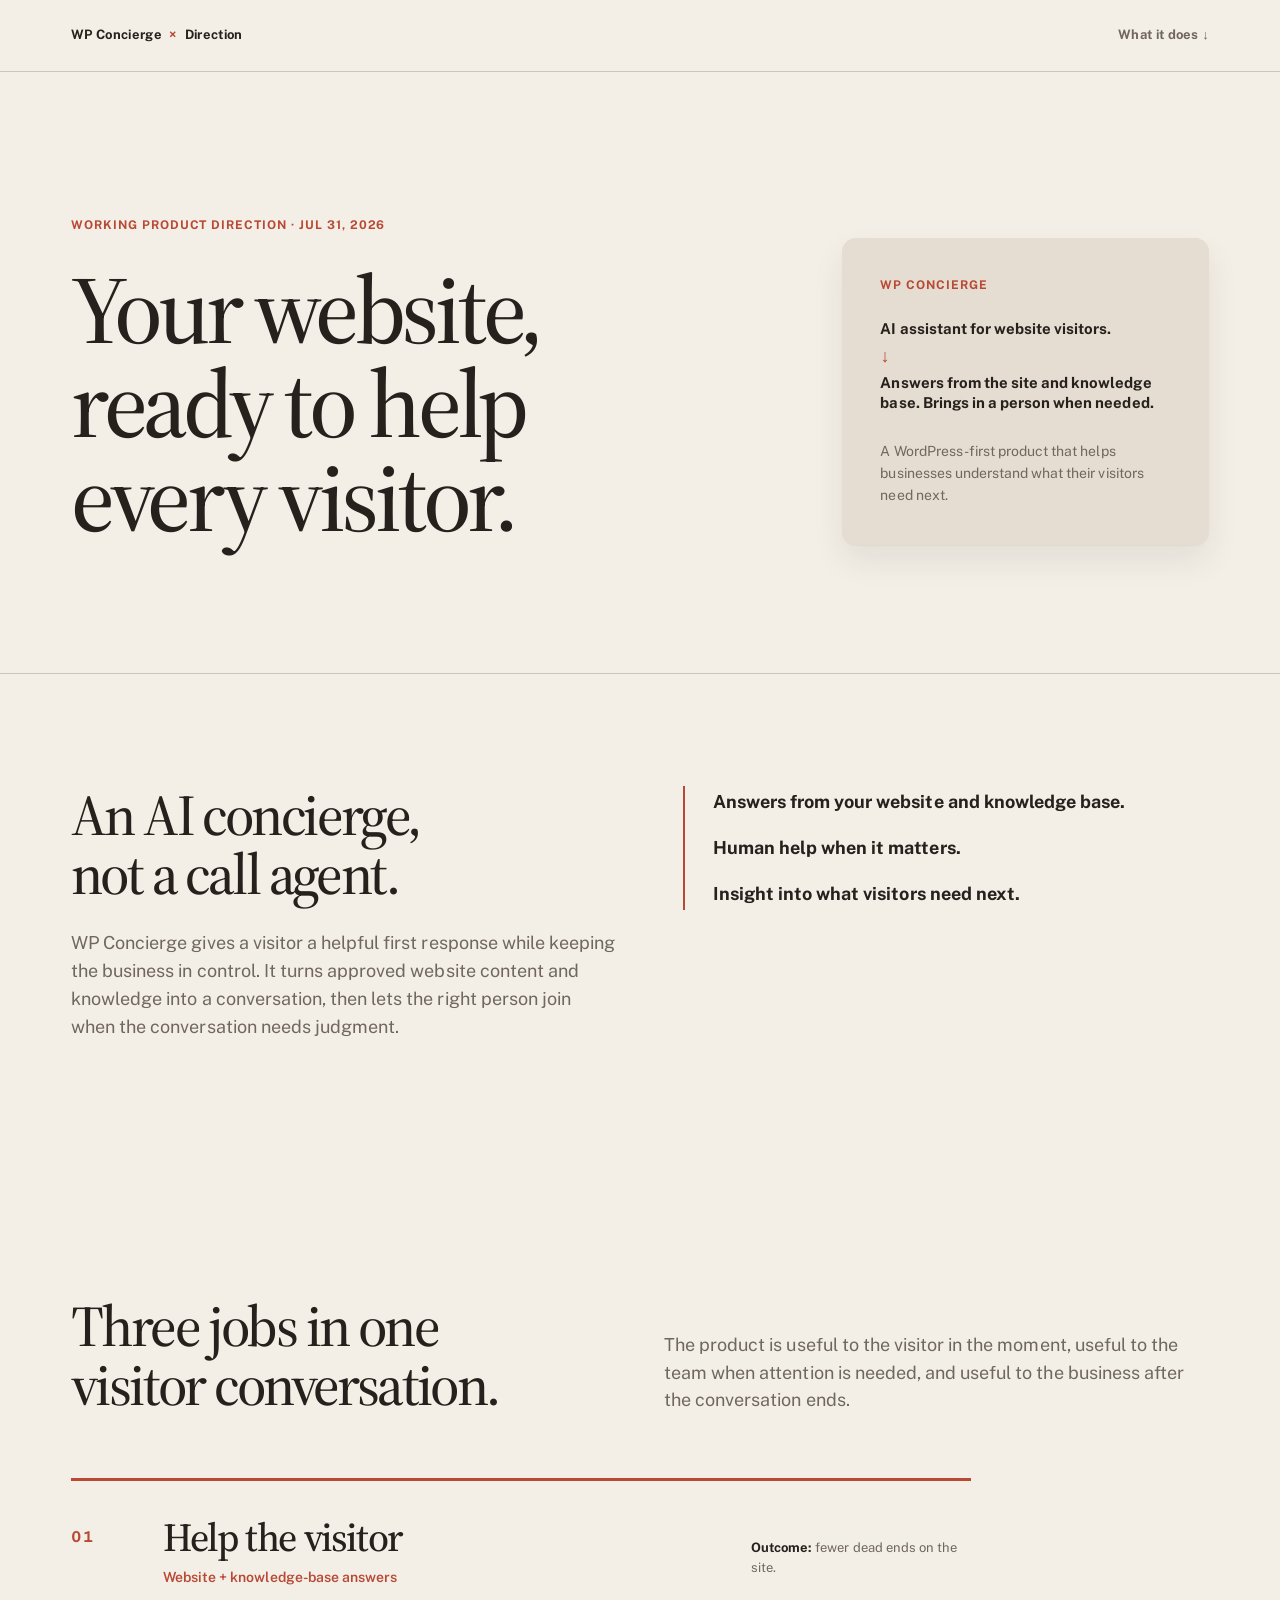
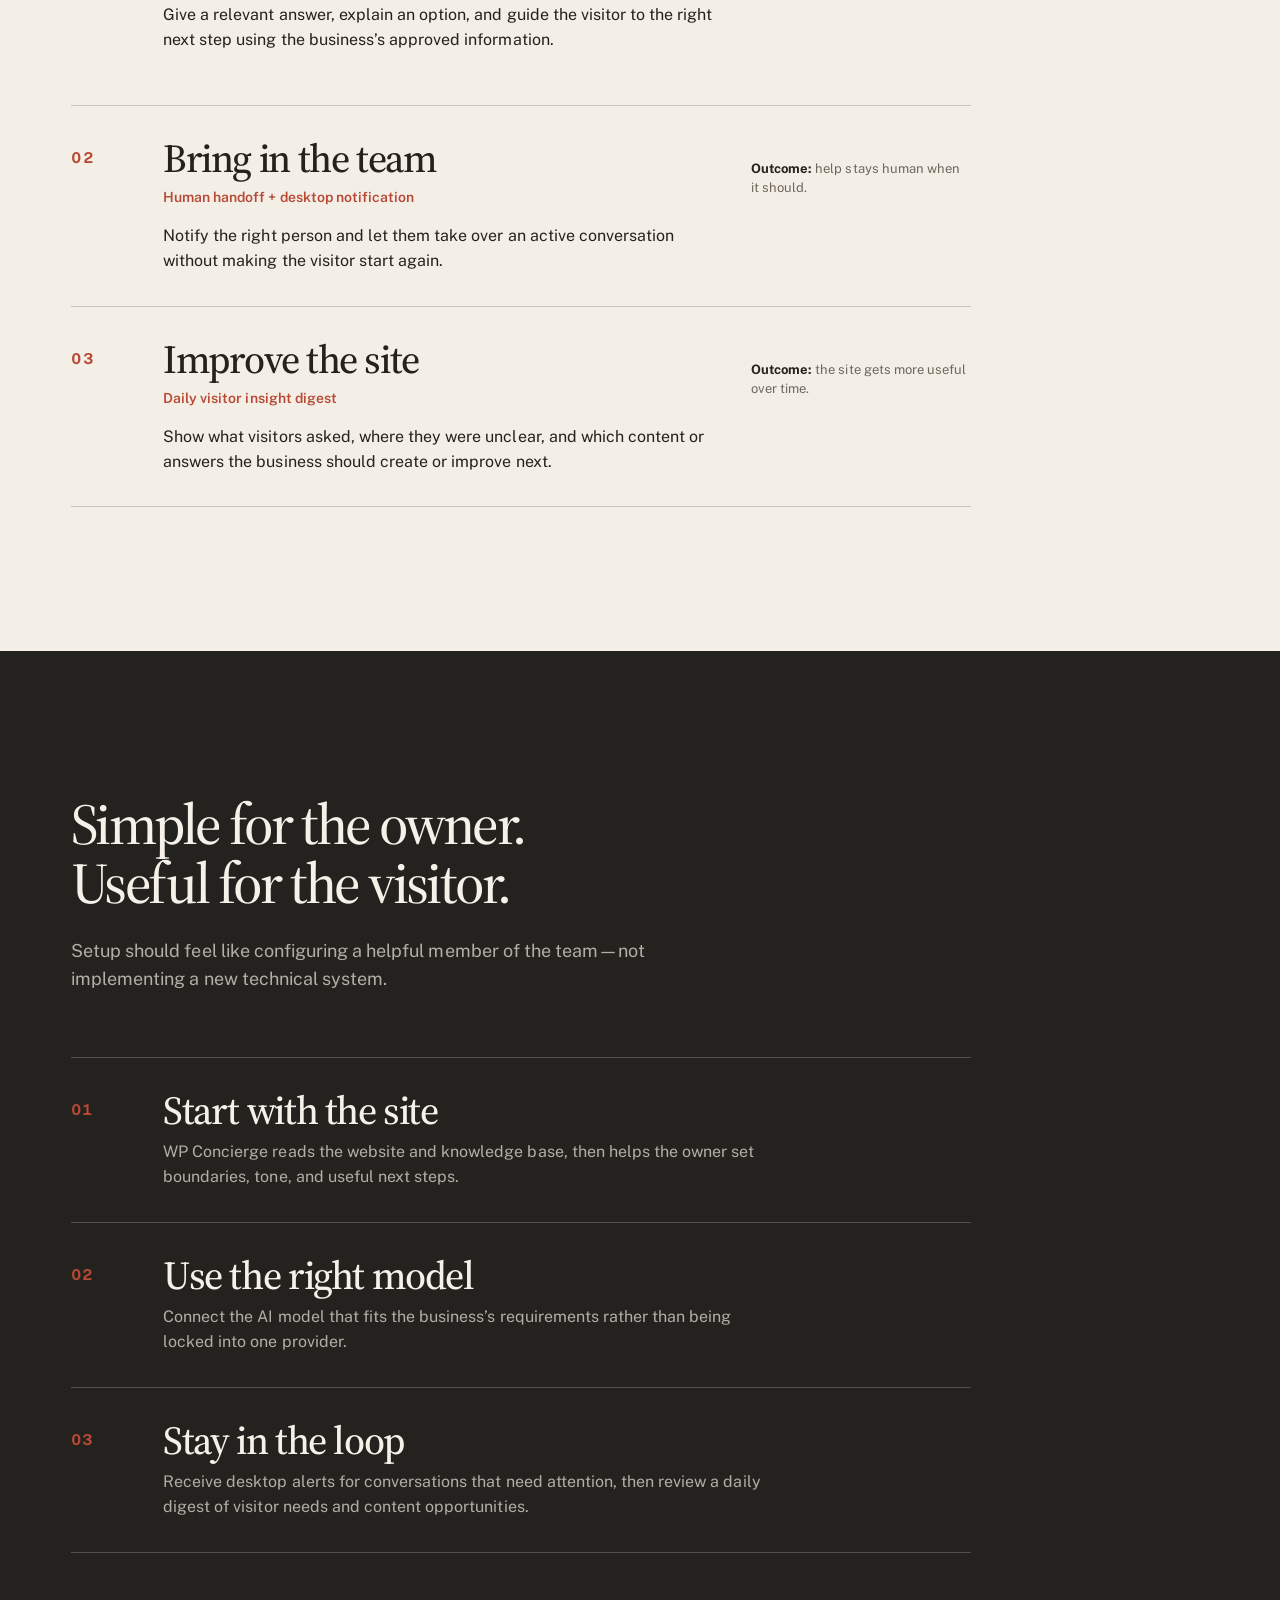
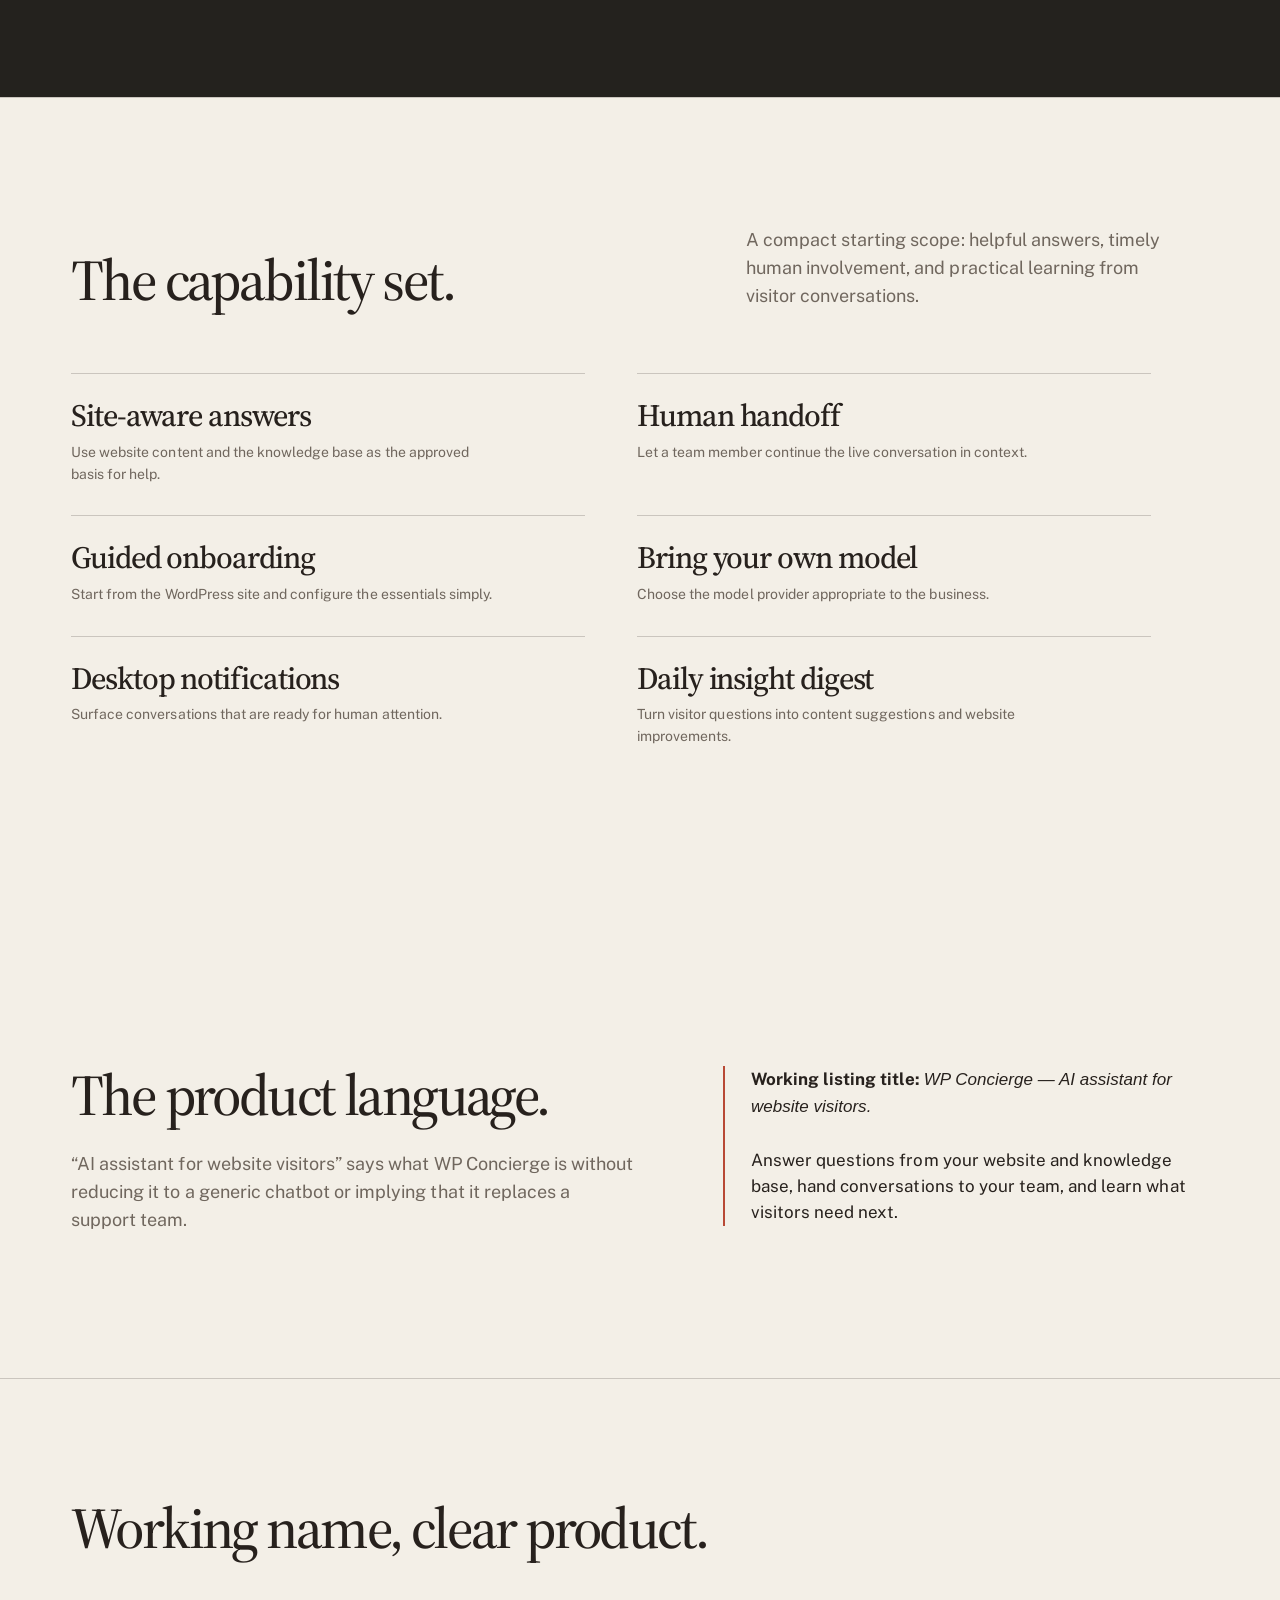
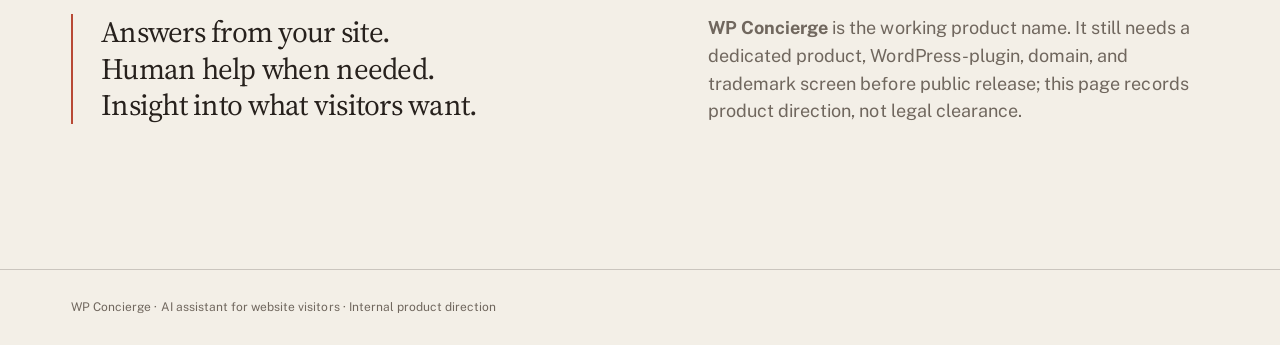
==== commit 2bc7913a: "feat(product): define WP Concierge direction Replace the naming exploration with the working WP Conc" ====
--- a/index.html
+++ b/index.html
@@ -3,135 +3,47 @@
   <head>
     <meta charset="UTF-8" />
     <meta name="viewport" content="width=device-width, initial-scale=1" />
-    <meta name="description" content="A product-name exploration for a WordPress AI sales and support assistant." />
-    <title>AI Chatbot — Product Naming Reset</title>
+    <meta name="description" content="WP Concierge: an AI assistant for website visitors." />
+    <title>WP Concierge — Product Direction</title>
     <link rel="preconnect" href="https://fonts.googleapis.com" />
     <link rel="preconnect" href="https://fonts.gstatic.com" crossorigin />
     <link href="https://fonts.googleapis.com/css2?family=Public+Sans:ital,wght@0,400;0,500;0,600;0,700;1,400&family=Source+Serif+4:opsz,wght@8..60,400;8..60,500;8..60,600&display=swap" rel="stylesheet" />
     <link rel="stylesheet" href="styles.css" />
   </head>
   <body>
-    <header class="site-header">
-      <a class="wordmark" href="#top">AI Chatbot <span>×</span> Naming</a>
-      <a class="header-link" href="#field">Explore the field ↓</a>
-    </header>
-
+    <header class="site-header"><a class="wordmark" href="#top">WP Concierge <span>×</span> Direction</a><a class="header-link" href="#capabilities">What it does ↓</a></header>
     <main id="top">
       <section class="hero">
-        <div class="hero-copy">
-          <p class="meta">Product naming · reset field · Jul 31, 2026</p>
-          <h1>Name the plugin, not a hypothetical company.</h1>
-        </div>
-        <aside class="decision-panel">
-          <p class="meta">The working product</p>
-          <div class="architecture">
-            <strong>A WordPress AI assistant for a business’s visitors.</strong>
-            <span>↓</span>
-            <strong>Answers questions, helps progress a sale, and hands over to a person.</strong>
-          </div>
-          <p>The name can be compact and memorable. The descriptor carries the category.</p>
-        </aside>
+        <div class="hero-copy"><p class="meta">Working product direction · Jul 31, 2026</p><h1>Your website, ready to help every visitor.</h1></div>
+        <aside class="decision-panel"><p class="meta">WP Concierge</p><div class="architecture"><strong>AI assistant for website visitors.</strong><span>↓</span><strong>Answers from the site and knowledge base. Brings in a person when needed.</strong></div><p>A WordPress-first product that helps businesses understand what their visitors need next.</p></aside>
       </section>
-
       <section class="principle">
-        <div>
-          <h2>Closer to Reviews Wall.</h2>
-          <p>This is not a search for a made-up umbrella brand. It is a search for a mature product title: concise, useful, and strong enough to build a product identity around.</p>
-        </div>
-        <div class="naming-examples">
-          <p><strong>{Name} — AI client assistant for WordPress</strong></p>
-          <p><strong>{Name} — AI sales &amp; support assistant for WordPress</strong></p>
-          <p><strong>{Name} — AI chat and human handoff for WordPress</strong></p>
+        <div><h2>An AI concierge, not a call agent.</h2><p>WP Concierge gives a visitor a helpful first response while keeping the business in control. It turns approved website content and knowledge into a conversation, then lets the right person join when the conversation needs judgment.</p></div>
+        <div class="naming-examples"><p><strong>Answers from your website and knowledge base.</strong></p><p><strong>Human help when it matters.</strong></p><p><strong>Insight into what visitors need next.</strong></p></div>
+      </section>
+      <section class="podium" id="capabilities">
+        <div class="section-intro"><div><h2>Three jobs in one visitor conversation.</h2></div><p>The product is useful to the visitor in the moment, useful to the team when attention is needed, and useful to the business after the conversation ends.</p></div>
+        <ol class="podium-list">
+          <li class="podium-item featured"><span class="rank">01</span><div><h3>Help the visitor</h3><p class="treatment">Website + knowledge-base answers</p><p>Give a relevant answer, explain an option, and guide the visitor to the right next step using the business’s approved information.</p></div><p class="tradeoff"><strong>Outcome:</strong> fewer dead ends on the site.</p></li>
+          <li class="podium-item"><span class="rank">02</span><div><h3>Bring in the team</h3><p class="treatment">Human handoff + desktop notification</p><p>Notify the right person and let them take over an active conversation without making the visitor start again.</p></div><p class="tradeoff"><strong>Outcome:</strong> help stays human when it should.</p></li>
+          <li class="podium-item"><span class="rank">03</span><div><h3>Improve the site</h3><p class="treatment">Daily visitor insight digest</p><p>Show what visitors asked, where they were unclear, and which content or answers the business should create or improve next.</p></div><p class="tradeoff"><strong>Outcome:</strong> the site gets more useful over time.</p></li>
+        </ol>
+      </section>
+      <section class="field">
+        <div class="field-head"><div><h2>Simple for the owner.<br />Useful for the visitor.</h2><p>Setup should feel like configuring a helpful member of the team—not implementing a new technical system.</p></div></div>
+        <div class="flow-list">
+          <article><span>01</span><div><h3>Start with the site</h3><p>WP Concierge reads the website and knowledge base, then helps the owner set boundaries, tone, and useful next steps.</p></div></article>
+          <article><span>02</span><div><h3>Use the right model</h3><p>Connect the AI model that fits the business’s requirements rather than being locked into one provider.</p></div></article>
+          <article><span>03</span><div><h3>Stay in the loop</h3><p>Receive desktop alerts for conversations that need attention, then review a daily digest of visitor needs and content opportunities.</p></div></article>
         </div>
       </section>
-
-      <section class="podium">
-        <div class="section-intro">
-          <div><h2>Eight directions, not one forced style.</h2></div>
-          <p>The field deliberately spans practical product titles, compact roles, conversational mechanics, guidance, mythology, and the sharper WP-adjacent energy behind the “Warp” thought.</p>
-        </div>
-        <ol class="podium-list">
-          <li class="podium-item featured"><span class="rank">01</span><div><h3>Front of house</h3><p class="treatment">Foyer · Usher · Steward · Reception</p><p>The product as the helpful first presence a visitor meets—then a human can take over.</p></div><p class="tradeoff"><strong>Feel:</strong> professional and human.</p></li>
-          <li class="podium-item"><span class="rank">02</span><div><h3>Conversation relay</h3><p class="treatment">Relay · Bridge · Thread · First Reply</p><p>The product as a conversation that can continue from AI to a person without losing context.</p></div><p class="tradeoff"><strong>Feel:</strong> product-native and behavior-led.</p></li>
-          <li class="podium-item"><span class="rank">03</span><div><h3>Guidance</h3><p class="treatment">Beacon · Sage · Compass · Aide</p><p>The product as reliable help for a visitor trying to understand, choose, or act.</p></div><p class="tradeoff"><strong>Feel:</strong> calm and credible.</p></li>
-          <li class="podium-item"><span class="rank">04</span><div><h3>Mythic messenger</h3><p class="treatment">Iris · Ariadne · Maia · Mimir</p><p>Existing cultural roles—messenger, guide, keeper of knowledge—rather than synthetic SaaS words.</p></div><p class="tradeoff"><strong>Feel:</strong> distinctive, descriptor-dependent.</p></li>
-        </ol>
+      <section class="shortlist">
+        <div class="section-intro side-by-side"><div><h2>The capability set.</h2></div><p>A compact starting scope: helpful answers, timely human involvement, and practical learning from visitor conversations.</p></div>
+        <div class="shortlist-grid"><article><h3>Site-aware answers</h3><p>Use website content and the knowledge base as the approved basis for help.</p></article><article><h3>Human handoff</h3><p>Let a team member continue the live conversation in context.</p></article><article><h3>Guided onboarding</h3><p>Start from the WordPress site and configure the essentials simply.</p></article><article><h3>Bring your own model</h3><p>Choose the model provider appropriate to the business.</p></article><article><h3>Desktop notifications</h3><p>Surface conversations that are ready for human attention.</p></article><article><h3>Daily insight digest</h3><p>Turn visitor questions into content suggestions and website improvements.</p></article></div>
       </section>
-
-      <section class="shortlist">
-        <div class="section-intro side-by-side">
-          <div><h2>Twelve useful reactions.</h2></div>
-          <p>Not a ranked shortlist. These names make the direction choices tangible. A reaction to one is more useful than a premature choice of one.</p>
-        </div>
-        <div class="shortlist-grid">
-          <article><h3>Foyer</h3><p>A polished first point of welcome. “Foyer — AI client assistant for WordPress.”</p></article>
-          <article><h3>Usher</h3><p>Guides a visitor, then brings in the right person.</p></article>
-          <article><h3>Relay</h3><p>Strongest expression of AI-to-human continuation.</p></article>
-          <article><h3>Beacon</h3><p>Calm, confident help when a visitor is unsure.</p></article>
-          <article><h3>Aide</h3><p>Short, direct, and plainly helpful without saying “bot.”</p></article>
-          <article><h3>Wisp</h3><p>Compact and light; closest in feel to the Warp thought.</p></article>
-          <article><h3>Ask Desk</h3><p>The closest product-title pattern to Reviews Wall.</p></article>
-          <article><h3>First Reply</h3><p>A specific, ownable expression of the job it performs.</p></article>
-          <article><h3>Answer Line</h3><p>A direct, customer-facing service proposition.</p></article>
-          <article><h3>Iris</h3><p>Mythic messenger: distinctive but needs a clear descriptor.</p></article>
-          <article><h3>Ariadne</h3><p>The guide through complexity—a stronger, longer myth direction.</p></article>
-          <article><h3>Liaison</h3><p>Professional bridge between customer and business.</p></article>
-        </div>
-      </section>
-
-      <section class="field" id="field">
-        <div class="field-head">
-          <div><h2>The full reset field.</h2><p>64 working candidates. Filter by the idea behind the name. “Starter” means it is useful for a first reaction—not that it is cleared or recommended.</p></div>
-          <p class="field-counter" id="field-counter">64 names</p>
-        </div>
-        <div class="filters" aria-label="Candidate filters">
-          <div class="filter-group" id="territory-filters"></div>
-          <div class="filter-group status-filter" id="status-filters"></div>
-        </div>
-        <div class="candidate-list" id="candidate-list"></div>
-      </section>
-
-      <section class="screening">
-        <div><h2>The name is not the whole sentence.</h2><p>The most straightforward way to make the product clear is not to make the core name literal. It is to make the listing title literal.</p></div>
-        <div class="screening-note"><p><strong>Example:</strong> <em>Relay — AI chat and human handoff for WordPress.</em> The name conveys the product behavior; the descriptor makes category and platform immediate.</p><div class="reference-links"><a href="https://www.intercom.com/fin" target="_blank" rel="noreferrer">Fin’s agent pattern ↗</a><a href="https://wisprflow.ai/about" target="_blank" rel="noreferrer">Wispr Flow’s product pattern ↗</a><a href="https://www.warp.dev/terminal" target="_blank" rel="noreferrer">Warp (occupied) ↗</a></div></div>
-      </section>
-
-      <section class="response">
-        <h2>The useful next response.</h2>
-        <div class="response-grid"><blockquote>“Keep the territory.”<br />“Not this name.”<br />“Remove this direction.”</blockquote><p>This field is exploratory. Before adoption, the surviving names need a separate product, WordPress-plugin, domain, and trademark screen. Names here are not availability claims.</p></div>
-      </section>
+      <section class="screening"><div><h2>The product language.</h2><p>“AI assistant for website visitors” says what WP Concierge is without reducing it to a generic chatbot or implying that it replaces a support team.</p></div><div class="screening-note"><p><strong>Working listing title:</strong> <em>WP Concierge — AI assistant for website visitors.</em><br /><br />Answer questions from your website and knowledge base, hand conversations to your team, and learn what visitors need next.</p></div></section>
+      <section class="response"><h2>Working name, clear product.</h2><div class="response-grid"><blockquote>Answers from your site.<br />Human help when needed.<br />Insight into what visitors want.</blockquote><p><strong>WP Concierge</strong> is the working product name. It still needs a dedicated product, WordPress-plugin, domain, and trademark screen before public release; this page records product direction, not legal clearance.</p></div></section>
     </main>
-    <footer><p>AI Chatbot naming exploration · Product-name reset · Internal working document</p></footer>
-
-    <script>
-      const candidates = [
-        ["Front of house", "Foyer", "The first point of welcome", "Starter"], ["Front of house", "Usher", "Guides a visitor to the right place", "Starter"], ["Front of house", "Host", "Welcomes and helps visitors", "Explore"], ["Front of house", "Steward", "Trusted, responsible assistance", "Explore"], ["Front of house", "Concierge", "High-touch answers and routing", "Explore"], ["Front of house", "Reception", "A digital reception point", "Explore"], ["Front of house", "Frontdesk", "Literal customer-facing role, compacted", "Explore"], ["Front of house", "Welcome", "An approachable first response", "Explore"],
-        ["Conversation relay", "Relay", "Conversation passed onward without losing context", "Starter"], ["Conversation relay", "Bridge", "Connects visitor and business", "Explore"], ["Conversation relay", "Thread", "One continuous customer conversation", "Explore"], ["Conversation relay", "Reply", "Direct and simple response promise", "Explore"], ["Conversation relay", "Echo", "A responsive conversational presence", "Explore"], ["Conversation relay", "Signal", "Notices intent and routes it", "Explore"], ["Conversation relay", "Prompt", "Starts a useful exchange", "Explore"], ["Conversation relay", "Handoff", "Explicit AI-to-human differentiator", "Explore"],
-        ["Guidance", "Sage", "Informed, calm answers", "Explore"], ["Guidance", "Beacon", "Direction when a visitor is unsure", "Starter"], ["Guidance", "Compass", "Finds the right next step", "Explore"], ["Guidance", "Pilot", "Helps navigate a decision", "Explore"], ["Guidance", "Guide", "Simple role, easy to understand", "Explore"], ["Guidance", "Maven", "Knowledgeable and capable", "Explore"], ["Guidance", "Clarity", "Removes friction and uncertainty", "Explore"], ["Guidance", "Path", "Moves a visitor toward an outcome", "Explore"],
-        ["Compact helper", "Aide", "An assistant, simply stated", "Starter"], ["Compact helper", "Nudge", "Gently moves a conversation forward", "Explore"], ["Compact helper", "Scout", "Surfaces intent and relevant answers", "Explore"], ["Compact helper", "Link", "Connects knowledge, visitor, and team", "Explore"], ["Compact helper", "Orbit", "Help around the customer journey", "Explore"], ["Compact helper", "Wisp", "Light, present, quick; WP-adjacent in feel", "Starter"], ["Compact helper", "Lumen", "Clarity and understanding", "Explore"], ["Compact helper", "Nexus", "Where questions meet answers", "Explore"],
-        ["Product title", "Ask Desk", "A reliable place to ask the site", "Starter"], ["Product title", "Answer Desk", "Support with a clear customer-facing role", "Explore"], ["Product title", "Client Desk", "A business’s digital client-facing desk", "Explore"], ["Product title", "Deal Desk", "Commercial intent without sales pressure", "Explore"], ["Product title", "First Reply", "The first helpful response on a website", "Starter"], ["Product title", "Open Door", "An approachable way into the business", "Explore"], ["Product title", "Answer Line", "A direct line to relevant information", "Starter"], ["Product title", "Client Line", "An always-on line to the team", "Explore"],
-        ["Mythic messenger", "Iris", "Greek messenger between worlds", "Starter"], ["Mythic messenger", "Maia", "Guide, growth, and communication associations", "Explore"], ["Mythic messenger", "Ariadne", "Helps someone find a way through complexity", "Starter"], ["Mythic messenger", "Mimir", "Norse figure associated with wisdom", "Explore"], ["Mythic messenger", "Janus", "Doorway, transition, and two-way exchange", "Explore"], ["Mythic messenger", "Talaria", "Winged sandals: quick delivery", "Explore"], ["Mythic messenger", "Pallas", "Counsel and practical intelligence", "Explore"], ["Mythic messenger", "Argus", "Watchful attention", "Explore"],
-        ["WP-adjacent", "Warden", "Watches, protects, and directs", "Explore"], ["WP-adjacent", "Wicket", "A small gate or point of entry", "Explore"], ["WP-adjacent", "Waypoint", "Helps a visitor move to the next place", "Explore"], ["WP-adjacent", "Wander", "Lets a visitor explore without getting lost", "Explore"], ["WP-adjacent", "Wordline", "A WordPress-adjacent conversation line", "Explore"], ["WP-adjacent", "Wordmark", "A site-native knowledge mark", "Explore"], ["WP-adjacent", "Warden AI", "Direct product treatment", "Explore"], ["WP-adjacent", "Wisp AI", "Minimal, clear product treatment", "Explore"],
-        ["Sales help", "Advocate", "Helpful to the visitor while representing the business", "Explore"], ["Sales help", "Liaison", "Bridge between customer and team", "Starter"], ["Sales help", "Advisor", "Suited to considered, higher-trust purchases", "Explore"], ["Sales help", "Partner", "Helpful rather than transactional", "Explore"], ["Sales help", "Closer", "Explicit commercial action", "Explore"], ["Sales help", "Intake", "Captures and qualifies a new conversation", "Explore"], ["Sales help", "Prospect", "Identifies visitor intent", "Explore"], ["Sales help", "Leadway", "Moves a visitor toward the right next step", "Explore"]
-      ].map((item, index) => ({ territory: item[0], name: item[1], idea: item[2], status: item[3], index: index + 1 }));
-      const state = { territory: "All", status: "All" };
-      const territoryFilters = document.querySelector("#territory-filters");
-      const statusFilters = document.querySelector("#status-filters");
-      const candidateList = document.querySelector("#candidate-list");
-      const fieldCounter = document.querySelector("#field-counter");
-      const territories = ["All", ...new Set(candidates.map(candidate => candidate.territory))];
-      const statuses = ["All", "Starter", "Explore"];
-      function button(label, group, value) { const item = document.createElement("button"); item.type = "button"; item.textContent = label; item.dataset.group = group; item.dataset.value = value; item.addEventListener("click", () => { state[group] = value; render(); }); return item; }
-      territories.forEach(value => territoryFilters.appendChild(button(value, "territory", value)));
-      statuses.forEach(value => statusFilters.appendChild(button(value, "status", value)));
-      function render() {
-        document.querySelectorAll(".filters button").forEach(item => { item.classList.toggle("is-active", item.dataset.value === state[item.dataset.group]); item.setAttribute("aria-pressed", item.classList.contains("is-active")); });
-        const visible = candidates.filter(candidate => (state.territory === "All" || candidate.territory === state.territory) && (state.status === "All" || candidate.status === state.status));
-        fieldCounter.textContent = `${visible.length} ${visible.length === 1 ? "name" : "names"}`;
-        candidateList.replaceChildren();
-        visible.forEach(candidate => { const item = document.createElement("article"); item.className = `candidate candidate--${candidate.status.toLowerCase()}`; item.innerHTML = `<span class="candidate-index">${String(candidate.index).padStart(2, "0")}</span><div><h3>${candidate.name}</h3><p>${candidate.idea}</p></div><span class="candidate-territory">${candidate.territory}</span><span class="status">${candidate.status}</span>`; candidateList.appendChild(item); });
-      }
-      render();
-    </script>
+    <footer><p>WP Concierge · AI assistant for website visitors · Internal product direction</p></footer>
   </body>
 </html>
--- a/styles.css
+++ b/styles.css
@@ -93,6 +93,11 @@
 .field-head { align-items: end; display: flex; gap: 48px; justify-content: space-between; }
 .field h2 { max-width: 760px; }
 .field-head > div > p { color: rgba(245,240,232,.68); font-size: 18px; margin: 24px 0 0; max-width: 620px; }
+.flow-list { border-top: 1px solid var(--dark-line); margin-top: 64px; max-width: 900px; }
+.flow-list article { align-items: start; border-bottom: 1px solid var(--dark-line); display: grid; gap: 28px; grid-template-columns: 64px 1fr; padding-block: 32px; }
+.flow-list span { color: var(--clay); font-size: 15px; font-variant-numeric: tabular-nums; font-weight: 700; padding-top: 8px; }
+.flow-list h3 { font-family: var(--display); font-size: clamp(29px, 3.1vw, 43px); font-weight: 500; letter-spacing: -.035em; line-height: 1.02; margin: 0; }
+.flow-list p { color: rgba(245,240,232,.68); font-size: 16px; margin: 10px 0 0; max-width: 62ch; text-wrap: pretty; }
 .field-counter { color: var(--clay); flex: 0 0 auto; font-size: 18px; font-variant-numeric: tabular-nums; font-weight: 700; margin: 0; }
 .filters { border-block: 1px solid var(--dark-line); display: grid; gap: 18px; margin-top: 64px; padding-block: 22px; }
 .filter-group { display: flex; flex-wrap: wrap; gap: 8px; }
@@ -152,6 +157,7 @@
   .field, .screening { padding-block: 112px; }
   .field-head { align-items: start; flex-direction: column; gap: 20px; }
   .candidate { grid-template-columns: 44px 1fr 130px 82px; }
+  .flow-list article { grid-template-columns: 52px 1fr; }
   .screening { gap: 56px; }
   .response { padding-block: 96px 112px; }
 }
@@ -182,6 +188,10 @@
   .filter-group { gap: 6px; }
   .filters button { font-size: 11px; padding-inline: 11px; }
   .candidate { align-items: start; gap: 10px 14px; grid-template-columns: 30px 1fr 72px; padding-block: 20px; }
+  .flow-list { margin-top: 40px; }
+  .flow-list article { gap: 16px; grid-template-columns: 36px 1fr; padding-block: 24px; }
+  .flow-list h3 { font-size: 31px; }
+  .flow-list p { font-size: 15px; }
   .candidate-index { padding-top: 6px; }
   .candidate h3 { font-size: 26px; }
   .candidate-territory { grid-column: 2; }
